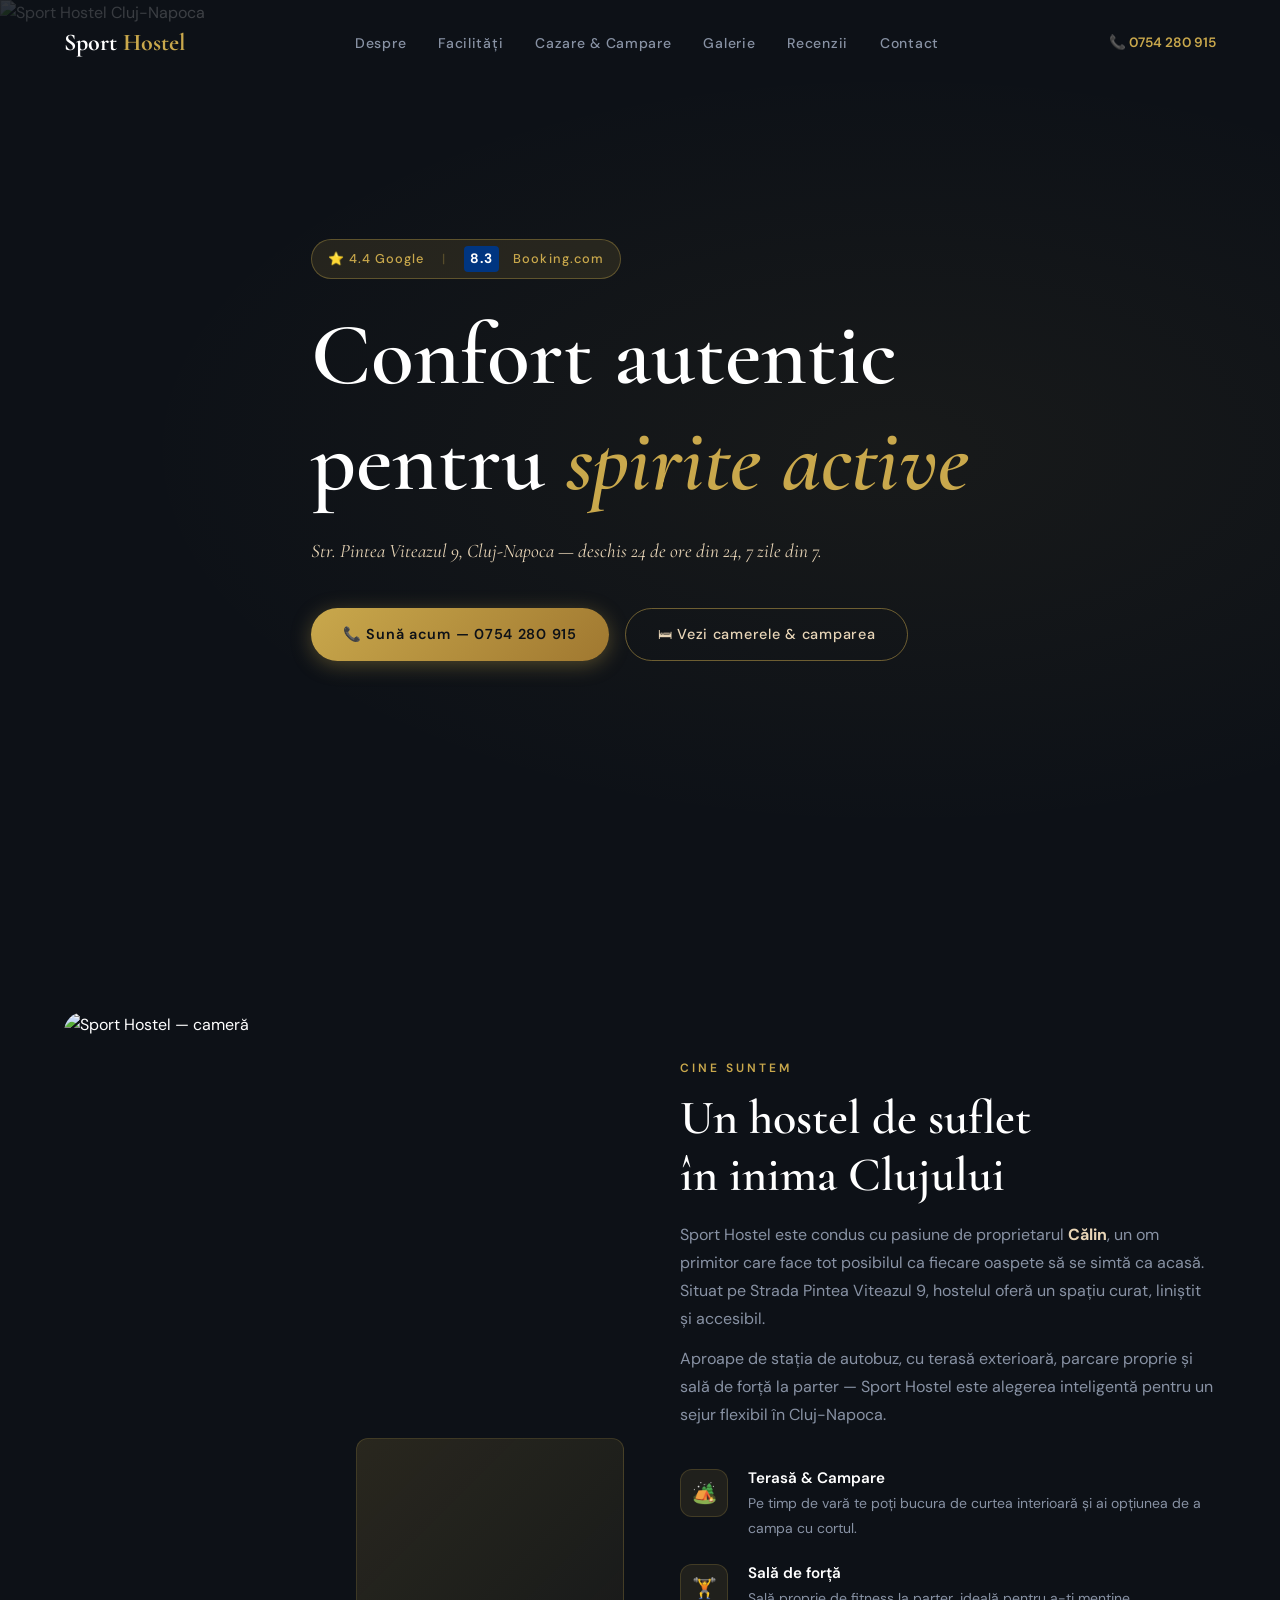
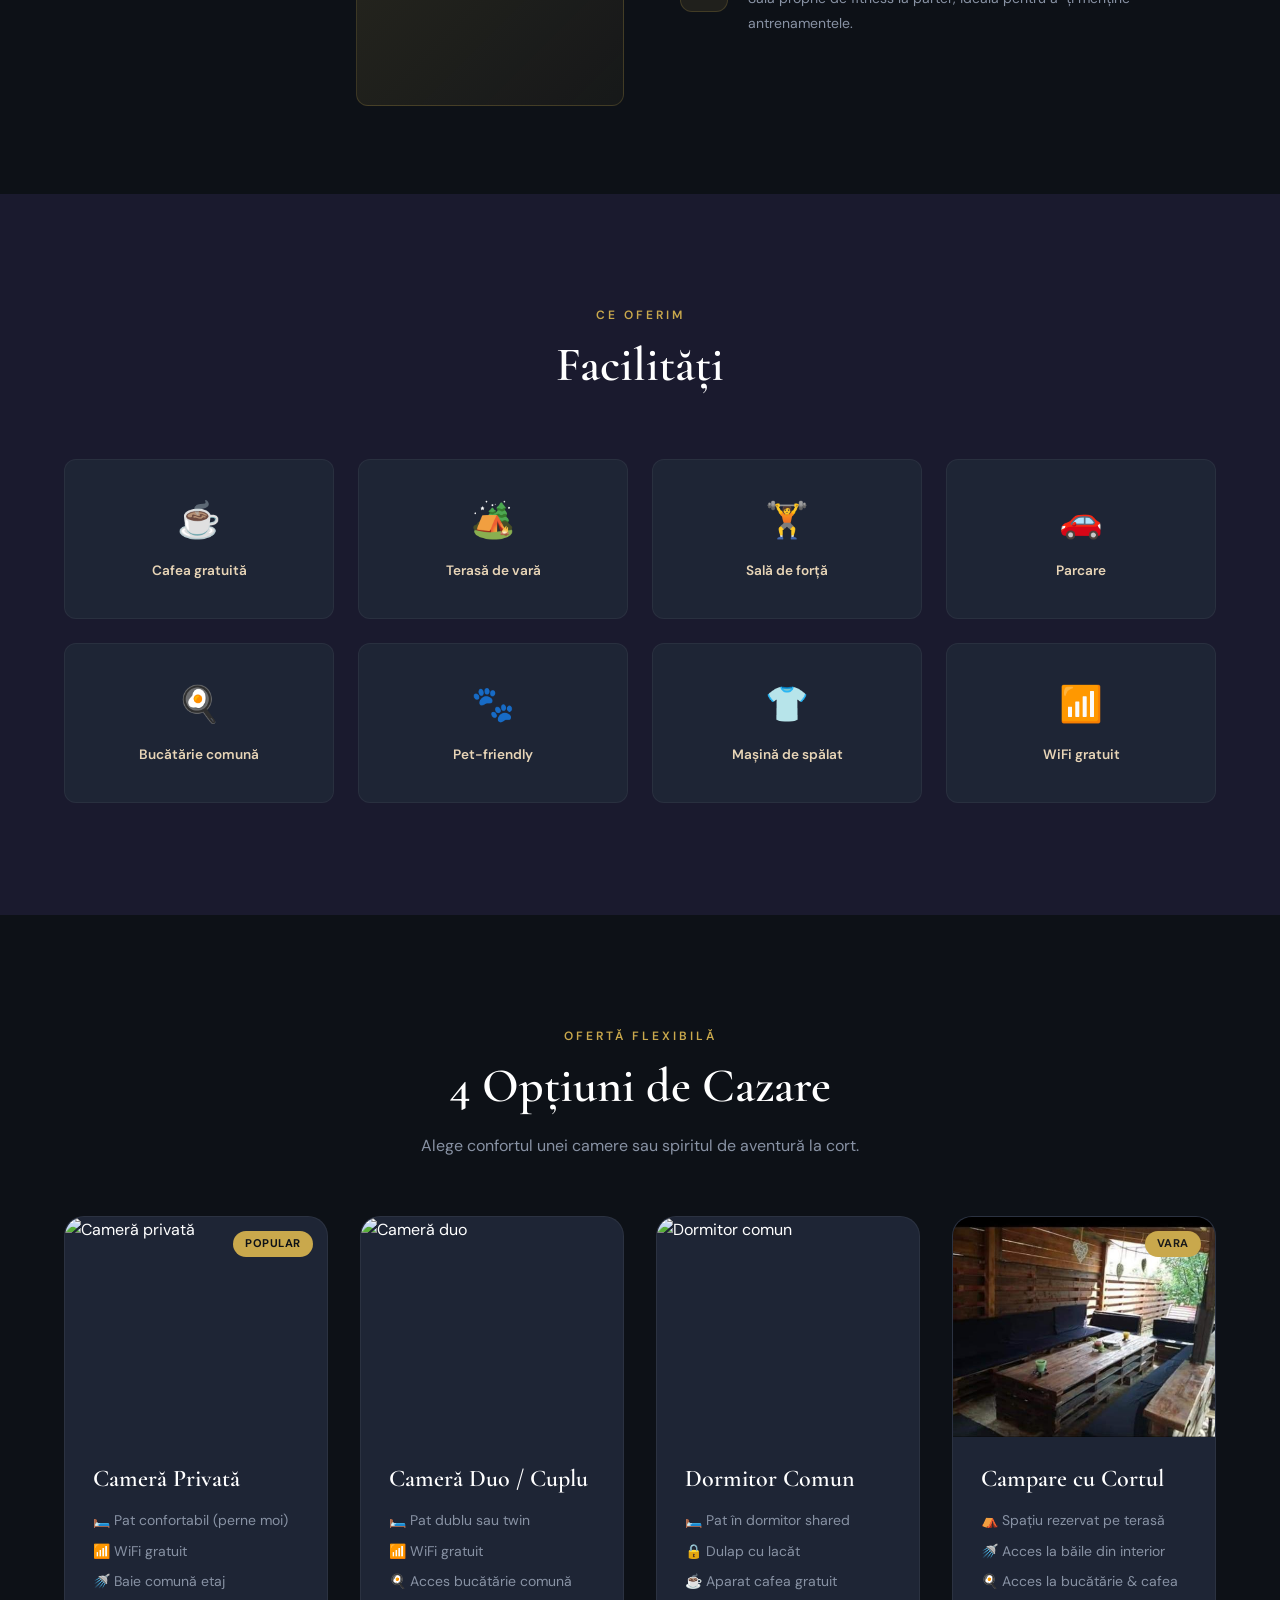
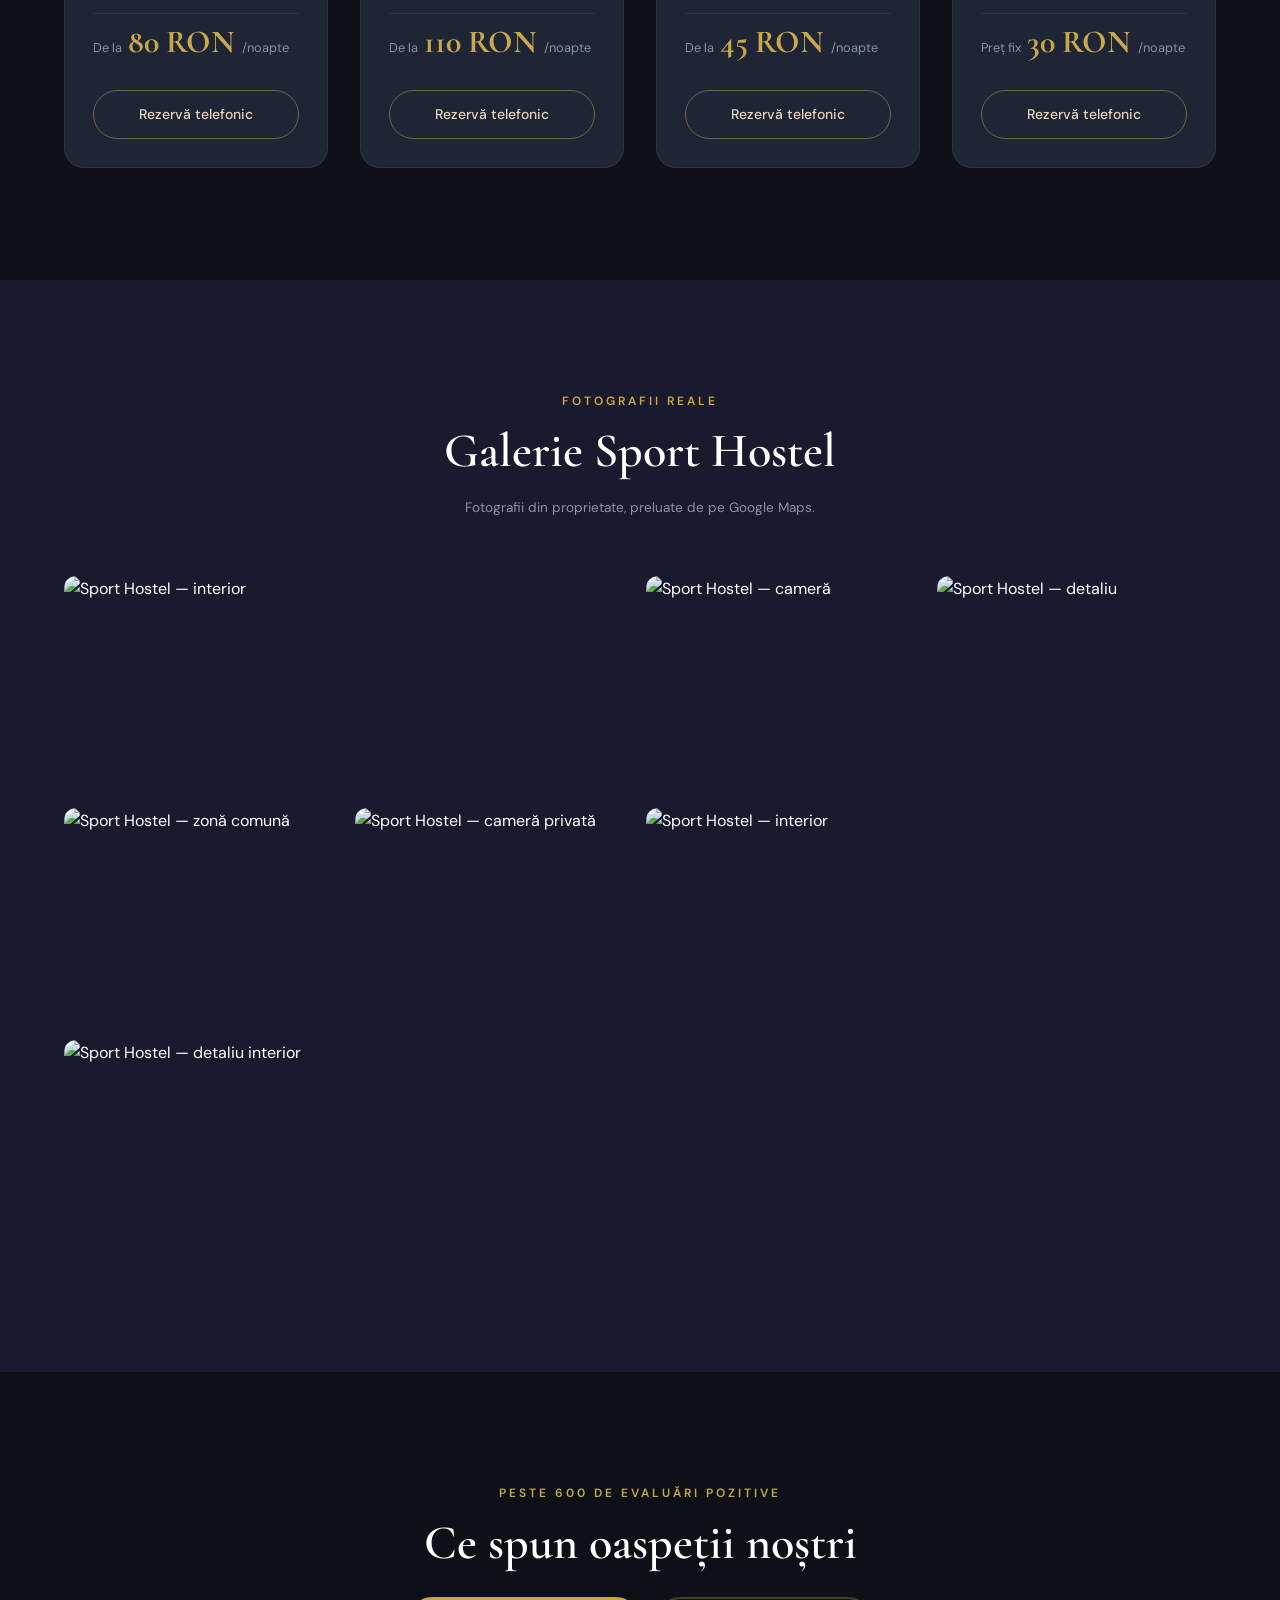
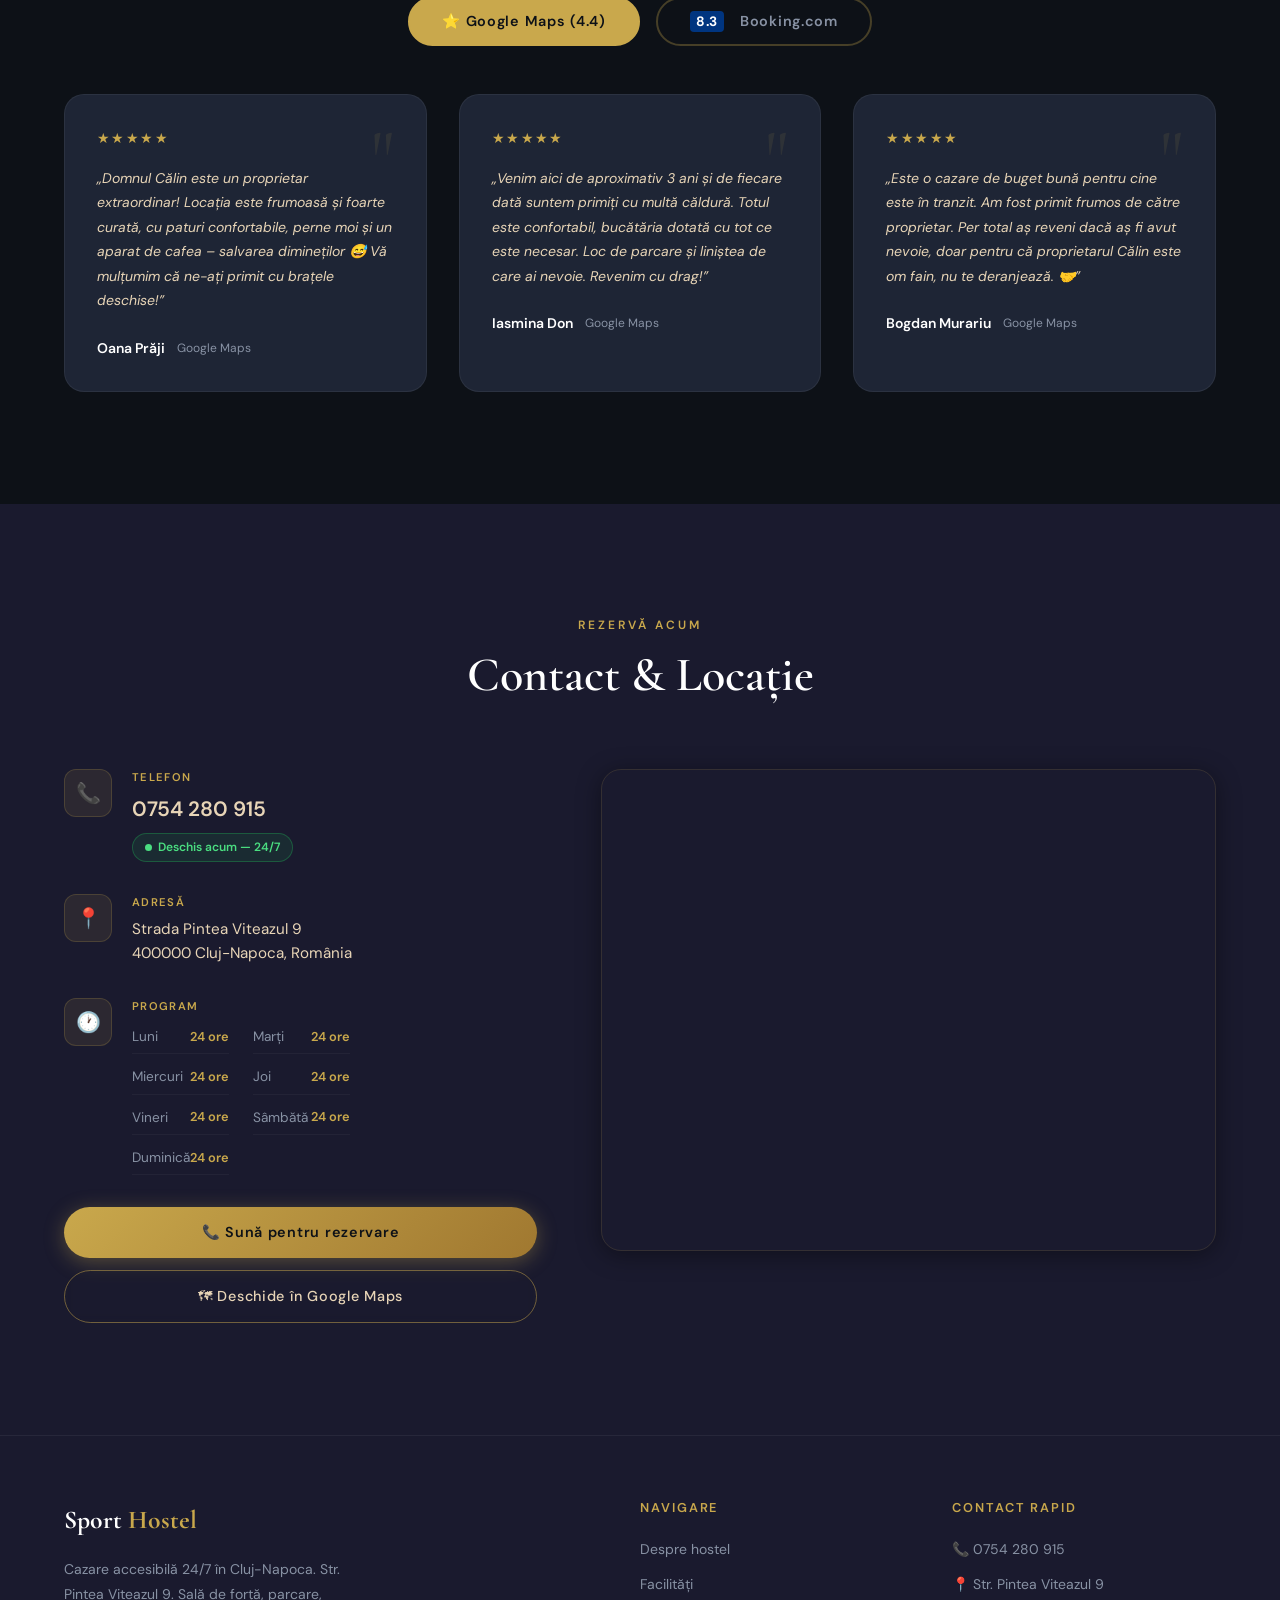
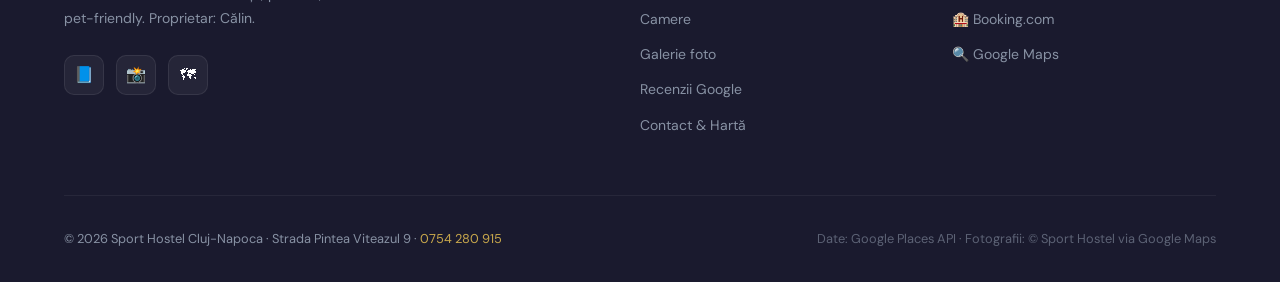
==== index.html @ 6bd1cf11 "Add files via upload" ====
<!DOCTYPE html>
<html lang="ro">
<head>
  <meta charset="UTF-8">
  <meta name="viewport" content="width=device-width, initial-scale=1.0">
  <title>Sport Hostel Cluj-Napoca — Cazare 24/7</title>
  <meta name="description" content="Sport Hostel Cluj-Napoca — cazare modernă 24/7 pe Strada Pintea Viteazul 9. Rating 4.4 pe Google și 8.3 pe Booking. Parcare, sală de forță, terasă, campare, animale acceptate.">
  <link rel="icon" type="image/svg+xml" href="data:image/svg+xml,<svg xmlns='http://www.w3.org/2000/svg' viewBox='0 0 100 100'><rect width='100' height='100' rx='12' fill='%230d1117'/><text y='.9em' font-size='80' x='10'>🏨</text></svg>">
  <link rel="preconnect" href="https://fonts.googleapis.com">
  <link rel="preconnect" href="https://fonts.gstatic.com" crossorigin>
  <link href="https://fonts.googleapis.com/css2?family=Cormorant+Garamond:ital,wght@0,400;0,600;0,700;1,400;1,600&family=DM+Sans:wght@300;400;500;600&display=swap" rel="stylesheet">
  <link rel="stylesheet" href="style.css">
</head>
<body>

  <nav id="navbar">
    <div class="container">
      <div class="nav-inner">
        <a href="#" class="nav-logo">Sport <span>Hostel</span></a>
        <ul class="nav-links">
          <li><a href="#despre">Despre</a></li>
          <li><a href="#facilitati">Facilități</a></li>
          <li><a href="#camere">Cazare & Campare</a></li>
          <li><a href="#galerie">Galerie</a></li>
          <li><a href="#recenzii">Recenzii</a></li>
          <li><a href="#contact">Contact</a></li>
        </ul>
        <a href="tel:+40754280915" class="nav-phone">📞 0754 280 915</a>
        <div class="hamburger" id="hamburgerBtn">
          <span></span><span></span><span></span>
        </div>
      </div>
    </div>
  </nav>

  <div class="nav-mobile" id="mobileMenu">
    <span class="nav-mobile-close" id="mobileClose">✕</span>
    <a href="#despre" class="mobile-link">Despre</a>
    <a href="#facilitati" class="mobile-link">Facilități</a>
    <a href="#camere" class="mobile-link">Cazare & Campare</a>
    <a href="#galerie" class="mobile-link">Galerie</a>
    <a href="#recenzii" class="mobile-link">Recenzii</a>
    <a href="#contact" class="mobile-link">Contact</a>
    <a href="tel:+40754280915" class="btn btn-phone" style="margin-top:1rem">📞 0754 280 915</a>
  </div>

  <section id="hero">
    <div class="hero-photo">
      <img
        src="https://maps.googleapis.com/maps/api/place/photo?maxwidth=1600&photo_reference=[base64]&key=AIzaSyBdcLjcLrqagQYqHEUuR2S2nOD1SYP1aL0"
        alt="Sport Hostel Cluj-Napoca"
        loading="eager"
      >
    </div>
    <div class="hero-overlay-dark"></div>
    <div class="hero-overlay-gold"></div>
    <div class="container">
      <div class="hero-content">
        <div class="hero-badge"> ⭐ 4.4 Google <span style="margin: 0 10px; color: rgba(201,168,76,0.3);">|</span> <span style="background-color: #003580; color: white; padding: 2px 6px; border-radius: 4px; font-weight: bold; font-size: 0.85rem; margin-right: 6px;">8.3</span> Booking.com</div>
        <h1 class="hero-title">
          Confort autentic<br>
          pentru <em>spirite active</em>
        </h1>
        <p class="hero-tagline">Str. Pintea Viteazul 9, Cluj-Napoca — deschis 24 de ore din 24, 7 zile din 7.</p>
        <div class="hero-buttons">
          <a href="tel:+40754280915" class="btn btn-primary">📞 Sună acum — 0754 280 915</a>
          <a href="#camere" class="btn btn-outline">🛏 Vezi camerele & camparea</a>
        </div>
      </div>
    </div>
  </section>

  <section id="despre">
    <div class="container">
      <div class="despre-inner">
        <div class="despre-image-wrap reveal">
          <div class="despre-img">
            <img src="https://maps.googleapis.com/maps/api/place/photo?maxwidth=800&photo_reference=[base64]&key=AIzaSyBdcLjcLrqagQYqHEUuR2S2nOD1SYP1aL0" alt="Sport Hostel — cameră">
          </div>
          <div class="despre-img-accent"></div>
        </div>
        <div class="reveal" style="transition-delay:0.15s">
          <span class="section-label">Cine suntem</span>
          <h2 class="section-title">Un hostel de suflet<br>în inima Clujului</h2>
          <p>Sport Hostel este condus cu pasiune de proprietarul <strong style="color:var(--text-secondary)">Călin</strong>, un om primitor care face tot posibilul ca fiecare oaspete să se simtă ca acasă. Situat pe Strada Pintea Viteazul 9, hostelul oferă un spațiu curat, liniștit și accesibil.</p>
          <p style="margin-top:0.75rem">Aproape de stația de autobuz, cu terasă exterioară, parcare proprie și sală de forță la parter — Sport Hostel este alegerea inteligentă pentru un sejur flexibil în Cluj-Napoca.</p>
          <div class="despre-highlights">
            <div class="highlight-item">
              <div class="highlight-icon">🏕️</div>
              <div class="highlight-text">
                <h4>Terasă & Campare</h4>
                <p>Pe timp de vară te poți bucura de curtea interioară și ai opțiunea de a campa cu cortul.</p>
              </div>
            </div>
            <div class="highlight-item">
              <div class="highlight-icon">🏋️</div>
              <div class="highlight-text">
                <h4>Sală de forță</h4>
                <p>Sală proprie de fitness la parter, ideală pentru a-ți menține antrenamentele.</p>
              </div>
            </div>
          </div>
        </div>
      </div>
    </div>
  </section>

  <section id="facilitati">
    <div class="container">
      <div class="facilitati-header reveal">
        <span class="section-label">Ce oferim</span>
        <h2 class="section-title">Facilități</h2>
      </div>
      <div class="facilitati-grid">
        <div class="facilitate-item reveal"><span class="facilitate-icon">☕</span><div class="facilitate-name">Cafea gratuită</div></div>
        <div class="facilitate-item reveal"><span class="facilitate-icon">🏕️</span><div class="facilitate-name">Terasă de vară</div></div>
        <div class="facilitate-item reveal"><span class="facilitate-icon">🏋️</span><div class="facilitate-name">Sală de forță</div></div>
        <div class="facilitate-item reveal"><span class="facilitate-icon">🚗</span><div class="facilitate-name">Parcare</div></div>
        <div class="facilitate-item reveal"><span class="facilitate-icon">🍳</span><div class="facilitate-name">Bucătărie comună</div></div>
        <div class="facilitate-item reveal"><span class="facilitate-icon">🐾</span><div class="facilitate-name">Pet-friendly</div></div>
        <div class="facilitate-item reveal"><span class="facilitate-icon">👕</span><div class="facilitate-name">Mașină de spălat</div></div>
        <div class="facilitate-item reveal"><span class="facilitate-icon">📶</span><div class="facilitate-name">WiFi gratuit</div></div>
      </div>
    </div>
  </section>

  <section id="camere">
    <div class="container">
      <div class="text-center reveal" style="margin-bottom:3.5rem">
        <span class="section-label">Ofertă flexibilă</span>
        <h2 class="section-title">4 Opțiuni de Cazare</h2>
        <p style="color:var(--text-muted); max-width:480px; margin: 0.5rem auto 0">Alege confortul unei camere sau spiritul de aventură la cort.</p>
      </div>

      <div class="rooms-grid">
        
        <div class="room-card reveal">
          <div class="room-image">
            <img src="https://maps.googleapis.com/maps/api/place/photo?maxwidth=600&photo_reference=[base64]&key=AIzaSyBdcLjcLrqagQYqHEUuR2S2nOD1SYP1aL0" alt="Cameră privată">
            <div class="room-badge">Popular</div>
          </div>
          <div class="room-info">
            <h3>Cameră Privată</h3>
            <ul class="room-features">
              <li>🛏️ Pat confortabil (perne moi)</li>
              <li>📶 WiFi gratuit</li>
              <li>🚿 Baie comună etaj</li>
            </ul>
            <div class="room-price"><span class="price-from">De la</span><span class="price-value">80 RON</span><span class="price-per">/noapte</span></div>
            <a href="tel:0754280915" class="btn-room">Rezervă telefonic</a>
          </div>
        </div>

        <div class="room-card reveal" style="transition-delay:0.1s">
          <div class="room-image">
            <img src="https://maps.googleapis.com/maps/api/place/photo?maxwidth=600&photo_reference=[base64]&key=AIzaSyBdcLjcLrqagQYqHEUuR2S2nOD1SYP1aL0" alt="Cameră duo">
          </div>
          <div class="room-info">
            <h3>Cameră Duo / Cuplu</h3>
            <ul class="room-features">
              <li>🛏️ Pat dublu sau twin</li>
              <li>📶 WiFi gratuit</li>
              <li>🍳 Acces bucătărie comună</li>
            </ul>
            <div class="room-price"><span class="price-from">De la</span><span class="price-value">110 RON</span><span class="price-per">/noapte</span></div>
            <a href="tel:0754280915" class="btn-room">Rezervă telefonic</a>
          </div>
        </div>

        <div class="room-card reveal" style="transition-delay:0.2s">
          <div class="room-image">
            <img src="https://maps.googleapis.com/maps/api/place/photo?maxwidth=600&photo_reference=[base64]&key=AIzaSyBdcLjcLrqagQYqHEUuR2S2nOD1SYP1aL0" alt="Dormitor comun">
          </div>
          <div class="room-info">
            <h3>Dormitor Comun</h3>
            <ul class="room-features">
              <li>🛏️ Pat în dormitor shared</li>
              <li>🔒 Dulap cu lacăt</li>
              <li>☕ Aparat cafea gratuit</li>
            </ul>
            <div class="room-price"><span class="price-from">De la</span><span class="price-value">45 RON</span><span class="price-per">/noapte</span></div>
            <a href="tel:0754280915" class="btn-room">Rezervă telefonic</a>
          </div>
        </div>

        <div class="room-card reveal" style="transition-delay:0.3s">
          <div class="room-image">
            <img src="terasa.jpg" alt="Campare la cort pe terasă" style="background-color: #2c3e50;">
            <div class="room-badge" style="background:var(--gold); color:#1a1a1a;">Vara</div>
          </div>
          <div class="room-info">
            <h3>Campare cu Cortul</h3>
            <ul class="room-features">
              <li>⛺ Spațiu rezervat pe terasă</li>
              <li>🚿 Acces la băile din interior</li>
              <li>🍳 Acces la bucătărie & cafea</li>
            </ul>
            <div class="room-price"><span class="price-from">Preț fix</span><span class="price-value">30 RON</span><span class="price-per">/noapte</span></div>
            <a href="tel:0754280915" class="btn-room">Rezervă telefonic</a>
          </div>
        </div>

      </div>
    </div>
  </section>
  <!-- ========== GALERIE ========== -->
  <section id="galerie">
    <div class="container">
      <div class="galerie-header reveal">
        <span class="section-label">Fotografii reale</span>
        <h2 class="section-title">Galerie Sport Hostel</h2>
        <p style="color:var(--text-muted); max-width:420px; margin: 0.5rem auto 0; font-size:0.85rem">Fotografii din proprietate, preluate de pe Google Maps.</p>
      </div>
      <div class="galerie-grid reveal" style="transition-delay:0.1s">

        <div class="galerie-cell gc-wide">
          <img src="https://maps.googleapis.com/maps/api/place/photo?maxwidth=1200&photo_reference=[base64]&key=AIzaSyBdcLjcLrqagQYqHEUuR2S2nOD1SYP1aL0" alt="Sport Hostel — interior">
          <div class="galerie-overlay"><span></span></div>
        </div>

        <div class="galerie-cell">
          <img src="https://maps.googleapis.com/maps/api/place/photo?maxwidth=600&photo_reference=[base64]&key=AIzaSyBdcLjcLrqagQYqHEUuR2S2nOD1SYP1aL0" alt="Sport Hostel — cameră">
          <div class="galerie-overlay"><span></span></div>
        </div>

        <div class="galerie-cell">
          <img src="https://maps.googleapis.com/maps/api/place/photo?maxwidth=600&photo_reference=[base64]&key=AIzaSyBdcLjcLrqagQYqHEUuR2S2nOD1SYP1aL0" alt="Sport Hostel — detaliu">
          <div class="galerie-overlay"></div>
        </div>

        <div class="galerie-cell">
          <img src="https://maps.googleapis.com/maps/api/place/photo?maxwidth=600&photo_reference=[base64]&key=AIzaSyBdcLjcLrqagQYqHEUuR2S2nOD1SYP1aL0" alt="Sport Hostel — zonă comună">
          <div class="galerie-overlay"><span></span></div>
        </div>

        <div class="galerie-cell">
          <img src="https://maps.googleapis.com/maps/api/place/photo?maxwidth=600&photo_reference=[base64]&key=AIzaSyBdcLjcLrqagQYqHEUuR2S2nOD1SYP1aL0" alt="Sport Hostel — cameră privată">
          <div class="galerie-overlay"><span></span></div>
        </div>

        <div class="galerie-cell gc-wide">
          <img src="https://maps.googleapis.com/maps/api/place/photo?maxwidth=1200&photo_reference=[base64]&key=AIzaSyBdcLjcLrqagQYqHEUuR2S2nOD1SYP1aL0" alt="Sport Hostel — interior">
          <div class="galerie-overlay"><span></span></div>
        </div>

        <div class="galerie-cell">
          <img src="https://maps.googleapis.com/maps/api/place/photo?maxwidth=600&photo_reference=[base64]&key=AIzaSyBdcLjcLrqagQYqHEUuR2S2nOD1SYP1aL0" alt="Sport Hostel — detaliu interior">
          <div class="galerie-overlay"><span></span></div>
        </div>

      </div>
    </div>
  </section>

  <section id="recenzii">
    <div class="container">
      <div class="recenzii-header reveal">
        <span class="section-label">Peste 600 de evaluări pozitive</span>
        <h2 class="section-title">Ce spun oaspeții noștri</h2>
      </div>

      <div class="reviews-tabs reveal">
        <button class="btn tab-btn active" data-target="google-reviews">⭐ Google Maps (4.4)</button>
        <button class="btn tab-btn" data-target="booking-reviews" style="display:inline-flex; align-items:center;">
  <span style="background-color: #003580; color: white; padding: 2px 6px; border-radius: 4px; font-weight: bold; margin-right: 8px; font-size: 0.85rem;">8.3</span> Booking.com
</button>
      </div>

      <div id="google-reviews" class="review-content active">
        <div class="recenzii-grid">
          <div class="recenzie-card">
            <div class="rec-stele">★★★★★</div>
            <p class="rec-text">„Domnul Călin este un proprietar extraordinar! Locația este frumoasă și foarte curată, cu paturi confortabile, perne moi și un aparat de cafea – salvarea dimineților 😅 Vă mulțumim că ne-ați primit cu brațele deschise!”</p>
            <div class="rec-autor">
              <div class="rec-name">Oana Prăji</div><div class="rec-data">Google Maps</div>
            </div>
          </div>
          <div class="recenzie-card">
            <div class="rec-stele">★★★★★</div>
            <p class="rec-text">„Venim aici de aproximativ 3 ani și de fiecare dată suntem primiți cu multă căldură. Totul este confortabil, bucătăria dotată cu tot ce este necesar. Loc de parcare și liniștea de care ai nevoie. Revenim cu drag!”</p>
            <div class="rec-autor">
              <div class="rec-name">Iasmina Don</div><div class="rec-data">Google Maps</div>
            </div>
          </div>
          <div class="recenzie-card">
            <div class="rec-stele">★★★★★</div>
            <p class="rec-text">„Este o cazare de buget bună pentru cine este în tranzit. Am fost primit frumos de către proprietar. Per total aș reveni dacă aș fi avut nevoie, doar pentru că proprietarul Călin este om fain, nu te deranjează. 🤝”</p>
            <div class="rec-autor">
              <div class="rec-name">Bogdan Murariu</div><div class="rec-data">Google Maps</div>
            </div>
          </div>
        </div>
      </div>

      <div id="booking-reviews" class="review-content">
        <div class="recenzii-grid">
          <div class="recenzie-card">
            <div class="rec-stele" style="color:#003580; font-weight:bold;"><div style="display: flex; align-items: center; gap: 8px; margin-bottom: 1rem;">
  <span style="background-color: #003580; color: white; padding: 4px 8px; border-radius: 6px; font-weight: bold; font-size: 1rem; line-height: 1;">10</span>
  <span style="color: #003580; font-weight: 700; font-size: 0.9rem;">Excepțional</span>
</div></div>
            <p class="rec-text">„Totul la superlativ! Gazda excelentă, camera curată ideală pentru șederea mea din păcate prea scurtă, iar compania câinelui proprietății a fost cea mai bună parte a serii! Recomand cu încredere!”</p>
            <div class="rec-autor">
              <div class="rec-name">Cristina</div><div class="rec-data">România</div>
            </div>
          </div>
          <div class="recenzie-card">
            <div class="rec-stele" style="color:#003580; font-weight:bold;"><div style="display: flex; align-items: center; gap: 8px; margin-bottom: 1rem;">
  <span style="background-color: #003580; color: white; padding: 4px 8px; border-radius: 6px; font-weight: bold; font-size: 1rem; line-height: 1;">9</span>
  <span style="color: #003580; font-weight: 700; font-size: 0.9rem;">Excepțional</span>
</div></div>
            <p class="rec-text">„Foarte curat și oameni super primitori. Revin mereu cu plăcere.”</p>
            <div class="rec-autor">
              <div class="rec-name">Cătălin</div><div class="rec-data">România</div>
            </div>
          </div>
          <div class="recenzie-card">
            <div class="rec-stele" style="color:#003580; font-weight:bold;"><div style="display: flex; align-items: center; gap: 8px; margin-bottom: 1rem;">
  <span style="background-color: #003580; color: white; padding: 4px 8px; border-radius: 6px; font-weight: bold; font-size: 1rem; line-height: 1;">10</span>
  <span style="color: #003580; font-weight: 700; font-size: 0.9rem;">Excepțional</span>
</div></div>
            <p class="rec-text">„Hostelul este super curat, sala de forță este impresionantă și are absolut tot ce și-ar dori cineva care vrea să se antreneze în timpul călătoriei. O experiență excelentă.”</p>
            <div class="rec-autor">
              <div class="rec-name">Alex</div><div class="rec-data">Booking.com</div>
            </div>
          </div>
        </div>
      </div>

    </div>
  </section>

    <section id="contact">
    <div class="container">
      <div class="text-center reveal" style="margin-bottom:4rem">
        <span class="section-label">Rezervă acum</span>
        <h2 class="section-title">Contact &amp; Locație</h2>
      </div>
      <div class="contact-inner">
        <div class="reveal">

          <div class="contact-item">
            <div class="contact-icon">📞</div>
            <div>
              <div class="contact-label">Telefon</div>
              <div class="contact-value" style="font-size:1.3rem; font-weight:600;">
                <a href="tel:+40754280915">0754 280 915</a>
              </div>
              <div class="open-badge">Deschis acum — 24/7</div>
            </div>
          </div>

          <div class="contact-item">
            <div class="contact-icon">📍</div>
            <div>
              <div class="contact-label">Adresă</div>
              <div class="contact-value">
                <a href="https://maps.google.com/?q=Strada+Pintea+Viteazul+9,+Cluj-Napoca" target="_blank">
                  Strada Pintea Viteazul 9<br>
                  400000 Cluj-Napoca, România
                </a>
              </div>
            </div>
          </div>

          <div class="contact-item">
            <div class="contact-icon">🕐</div>
            <div>
              <div class="contact-label">Program</div>
              <div class="contact-value">
                <div class="program-grid">
                  <div class="program-row"><span class="day">Luni</span><span class="ora">24 ore</span></div>
                  <div class="program-row"><span class="day">Marți</span><span class="ora">24 ore</span></div>
                  <div class="program-row"><span class="day">Miercuri</span><span class="ora">24 ore</span></div>
                  <div class="program-row"><span class="day">Joi</span><span class="ora">24 ore</span></div>
                  <div class="program-row"><span class="day">Vineri</span><span class="ora">24 ore</span></div>
                  <div class="program-row"><span class="day">Sâmbătă</span><span class="ora">24 ore</span></div>
                  <div class="program-row"><span class="day">Duminică</span><span class="ora">24 ore</span></div>
                </div>
              </div>
            </div>
          </div>

          <div style="margin-top:1.5rem">
            <a href="tel:+40754280915" class="btn btn-primary" style="width:100%; justify-content:center; margin-bottom:0.75rem">
              📞 Sună pentru rezervare
            </a>
            <a href="https://www.google.com/maps/place/Sport+Hostel/@46.7898337,23.6499431,17z/data=!4m9!3m8!1s0x47490b893f9ad5e3:0xfbb682d5dbf667b!5m2!4m1!1i2!8m2!3d46.7898337!4d23.6499431!16s%2Fg%2F11j0cll4nh?entry=ttu&g_ep=EgoyMDI2MDQwMS4wIKXMDSoASAFQAw%3D%3D" target="_blank" rel="noopener" class="btn btn-outline" style="width:100%; justify-content:center">
              🗺 Deschide în Google Maps
            </a>
          </div>
        </div>

        <div class="map-wrap reveal" style="transition-delay:0.15s">
          <iframe
            src="https://www.google.com/maps?q=46.7898337,23.6499431&z=17&output=embed"
            width="100%"
            height="480"
            style="border:0"
            allowfullscreen=""
            loading="lazy"
            referrerpolicy="no-referrer-when-downgrade"
            title="Sport Hostel — Strada Pintea Viteazul 9, Cluj-Napoca">
          </iframe>
        </div>
      </div>
    </div>
  </section>

  <!-- ========== FOOTER ========== -->
  <footer>
    <div class="container">
      <div class="footer-inner">
        <div class="footer-brand">
          <div class="footer-logo">Sport <span>Hostel</span></div>
          <p>Cazare accesibilă 24/7 în Cluj-Napoca. Str. Pintea Viteazul 9. Sală de forță, parcare, pet-friendly. Proprietar: Călin.</p>
          <div class="footer-social">
            <div class="social-btn" title="Facebook">📘</div>
            <div class="social-btn" title="Instagram">📸</div>
            <a href="https://www.google.com/maps/place/Sport+Hostel/@46.7898337,23.6499431,17z" target="_blank" class="social-btn" title="Google Maps">🗺</a>
          </div>
        </div>
        <div class="footer-col">
          <h4>Navigare</h4>
          <ul>
            <li><a href="#despre">Despre hostel</a></li>
            <li><a href="#facilitati">Facilități</a></li>
            <li><a href="#camere">Camere</a></li>
            <li><a href="#galerie">Galerie foto</a></li>
            <li><a href="#recenzii">Recenzii Google</a></li>
            <li><a href="#contact">Contact &amp; Hartă</a></li>
          </ul>
        </div>
        <div class="footer-col">
          <h4>Contact rapid</h4>
          <ul>
            <li><a href="tel:+40754280915">📞 0754 280 915</a></li>
            <li><a href="https://maps.google.com/?q=Strada+Pintea+Viteazul+9,+Cluj-Napoca" target="_blank">📍 Str. Pintea Viteazul 9</a></li>
            <li><a href="https://www.booking.com/search.html?ss=Sport%20Hostel%20Cluj-Napoca" target="_blank">🏨 Booking.com</a></li>
            <li><a href="https://www.google.com/maps/place/Sport+Hostel/@46.7898337,23.6499431,17z/data=!4m9!3m8!1s0x47490b893f9ad5e3:0xfbb682d5dbf667b!5m2!4m1!1i2!8m2!3d46.7898337!4d23.6499431!16s%2Fg%2F11j0cll4nh?entry=ttu&g_ep=EgoyMDI2MDQwMS4wIKXMDSoASAFQAw%3D%3D" target="_blank">🔍 Google Maps</a></li>
          </ul>
        </div>
      </div>
      <div class="footer-bottom">
        <p>© 2026 Sport Hostel Cluj-Napoca · Strada Pintea Viteazul 9 · <a href="tel:+40754280915" style="color:var(--gold)">0754 280 915</a></p>
        <p class="footer-attribution">Date: Google Places API · Fotografii: © Sport Hostel via Google Maps</p>
      </div>
    </div>
  </footer>


  <script src="script.js"></script>
</body>
</html>
---- style.css ----
/* ===================== CSS VARIABLES ===================== */
:root {
  --bg-primary:    #0d1117;
  --bg-secondary:  #1a1a2e;
  --bg-card:       #1e2535;
  --gold:          #c9a84c;
  --gold-light:    #e8c86a;
  --gold-dark:     #a07830;
  --text-primary:  #ffffff;
  --text-secondary:#e8d5b7;
  --text-muted:    #8892a4;
  --border:        rgba(201,168,76,0.2);
  --shadow-card:   0 4px 24px rgba(0,0,0,0.4);
  --shadow-hover:  0 16px 48px rgba(0,0,0,0.5);
  --radius:        12px;
  --radius-lg:     20px;
  --transition:    all 0.3s ease;
}

/* ===================== RESET ===================== */
*, *::before, *::after { box-sizing: border-box; margin: 0; padding: 0; }
html { scroll-behavior: smooth; font-size: 16px; }
body {
  font-family: 'DM Sans', sans-serif;
  background: var(--bg-primary);
  color: var(--text-primary);
  line-height: 1.6;
  overflow-x: hidden;
}
img { max-width: 100%; display: block; object-fit: cover; }
a { text-decoration: none; color: inherit; }
ul { list-style: none; }
button { cursor: pointer; border: none; background: none; font-family: inherit; }

/* ===================== TYPOGRAPHY ===================== */
h1, h2, h3, h4 { font-family: 'Cormorant Garamond', serif; line-height: 1.2; }
h1 { font-size: clamp(2.8rem, 7vw, 5.5rem); font-weight: 600; }
h2 { font-size: clamp(2rem, 4vw, 3rem); font-weight: 600; }
h3 { font-size: clamp(1.2rem, 2vw, 1.6rem); font-weight: 600; }
p  { font-size: 1rem; color: var(--text-muted); line-height: 1.75; }

.section-label {
  font-family: 'DM Sans', sans-serif;
  font-size: 0.75rem;
  font-weight: 600;
  letter-spacing: 0.25em;
  text-transform: uppercase;
  color: var(--gold);
  margin-bottom: 0.75rem;
  display: block;
}
.section-title { color: var(--text-primary); margin-bottom: 1rem; }

/* ===================== LAYOUT ===================== */
.container { max-width: 1200px; margin: 0 auto; padding: 0 1.5rem; }
.text-center { text-align: center; }

.reveal {
  opacity: 0;
  transform: translateY(30px);
  transition: opacity 0.7s ease, transform 0.7s ease;
}
.reveal.visible { opacity: 1; transform: translateY(0); }

/* ===================== BUTTONS ===================== */
.btn {
  display: inline-flex;
  align-items: center;
  gap: 0.5rem;
  padding: 0.875rem 2rem;
  border-radius: 50px;
  font-family: 'DM Sans', sans-serif;
  font-size: 0.9rem;
  font-weight: 500;
  letter-spacing: 0.05em;
  transition: var(--transition);
  position: relative;
  overflow: hidden;
}
.btn-primary {
  background: linear-gradient(135deg, var(--gold), var(--gold-dark));
  color: #0d1117;
  font-weight: 600;
  box-shadow: 0 4px 20px rgba(201,168,76,0.35);
}
.btn-primary::after {
  content: '';
  position: absolute;
  top: -50%; left: -75%;
  width: 50%; height: 200%;
  background: rgba(255,255,255,0.3);
  transform: skewX(-20deg);
  transition: left 0.6s ease;
}
.btn-primary:hover::after { left: 125%; }
.btn-primary:hover { transform: translateY(-2px); box-shadow: 0 8px 30px rgba(201,168,76,0.5); }
.btn-outline {
  border: 1.5px solid rgba(201,168,76,0.5);
  color: var(--text-secondary);
  backdrop-filter: blur(4px);
}
.btn-outline:hover {
  border-color: var(--gold);
  color: var(--gold);
  transform: translateY(-2px);
  background: rgba(201,168,76,0.08);
}
.btn-phone {
  background: rgba(201,168,76,0.12);
  border: 1.5px solid rgba(201,168,76,0.4);
  color: var(--gold);
  font-weight: 600;
}
.btn-phone:hover {
  background: rgba(201,168,76,0.25);
  transform: translateY(-2px);
}
.btn-booking {
  background: #003580;
  color: #ffffff;
  font-weight: 600;
  box-shadow: 0 4px 20px rgba(0,53,128,0.35);
}
.btn-booking:hover {
  background: #00204a;
  transform: translateY(-2px);
  box-shadow: 0 8px 32px rgba(0,53,128,0.45);
}

/* ===================== NAV ===================== */
#navbar {
  position: fixed;
  top: 0; left: 0; right: 0;
  z-index: 1000;
  padding: 1.5rem 0;
  transition: var(--transition);
}
#navbar.scrolled {
  background: rgba(13,17,23,0.96);
  backdrop-filter: blur(20px);
  padding: 1rem 0;
  box-shadow: 0 2px 24px rgba(0,0,0,0.4);
}
.nav-inner {
  display: flex;
  align-items: center;
  justify-content: space-between;
  gap: 2rem;
}
.nav-logo {
  font-family: 'Cormorant Garamond', serif;
  font-size: 1.5rem;
  font-weight: 700;
  flex-shrink: 0;
}
.nav-logo span { color: var(--gold); }
.nav-links {
  display: flex;
  align-items: center;
  gap: 2rem;
  flex: 1;
  justify-content: center;
}
.nav-links a {
  font-size: 0.875rem;
  font-weight: 500;
  color: var(--text-muted);
  letter-spacing: 0.05em;
  transition: var(--transition);
  position: relative;
}
.nav-links a::after {
  content: '';
  position: absolute;
  bottom: -4px; left: 0;
  width: 0; height: 1px;
  background: var(--gold);
  transition: width 0.3s ease;
}
.nav-links a:hover { color: var(--text-primary); }
.nav-links a:hover::after { width: 100%; }
.nav-phone {
  flex-shrink: 0;
  font-size: 0.85rem;
  font-weight: 600;
  color: var(--gold);
  display: flex;
  align-items: center;
  gap: 0.4rem;
  transition: var(--transition);
}
.nav-phone:hover { opacity: 0.8; }
.hamburger {
  display: none;
  flex-direction: column;
  gap: 5px;
  padding: 8px;
  cursor: pointer;
}
.hamburger span {
  display: block;
  width: 24px; height: 2px;
  background: var(--text-primary);
  transition: var(--transition);
}

/* ===================== HERO ===================== */
#hero {
  min-height: 100vh;
  position: relative;
  display: flex;
  align-items: center;
  overflow: hidden;
}
.hero-photo {
  position: absolute;
  inset: 0;
}
.hero-photo img {
  width: 100%;
  height: 100%;
  object-fit: cover;
  object-position: center;
}
.hero-overlay-dark {
  position: absolute;
  inset: 0;
  background: linear-gradient(
    135deg,
    rgba(13,17,23,0.85) 0%,
    rgba(13,17,23,0.6) 50%,
    rgba(13,17,23,0.75) 100%
  );
}
.hero-overlay-gold {
  position: absolute;
  inset: 0;
  background: radial-gradient(ellipse at 70% 50%, rgba(201,168,76,0.06) 0%, transparent 60%);
}
.hero-content {
  position: relative;
  z-index: 2;
  padding: 10rem 0 6rem;
}
.hero-badge {
  display: inline-flex;
  align-items: center;
  gap: 0.5rem;
  background: rgba(201,168,76,0.12);
  border: 1px solid rgba(201,168,76,0.35);
  border-radius: 50px;
  padding: 0.4rem 1rem;
  font-size: 0.8rem;
  font-weight: 500;
  color: var(--gold);
  letter-spacing: 0.08em;
  margin-bottom: 1.5rem;
  animation: fadeSlideUp 0.8s ease both;
}
.hero-title {
  animation: fadeSlideUp 0.8s 0.1s ease both;
  margin-bottom: 1.25rem;
  max-width: 700px;
}
.hero-title em { font-style: italic; color: var(--gold); }
.hero-tagline {
  font-size: clamp(1rem, 2vw, 1.2rem);
  color: var(--text-secondary);
  max-width: 600px;
  animation: fadeSlideUp 0.8s 0.25s ease both;
  margin-bottom: 2.5rem;
  font-family: 'Cormorant Garamond', serif;
  font-style: italic;
}
.hero-buttons {
  display: flex;
  gap: 1rem;
  flex-wrap: wrap;
  animation: fadeSlideUp 0.8s 0.4s ease both;
  margin-bottom: 4rem;
}
.hero-stats {
  display: flex;
  gap: 3rem;
  animation: fadeSlideUp 0.8s 0.55s ease both;
}
.hero-stat-item { text-align: left; }
.hero-stat-value {
  font-family: 'Cormorant Garamond', serif;
  font-size: 2.2rem;
  font-weight: 700;
  color: var(--gold);
  line-height: 1;
}
.hero-stat-label {
  font-size: 0.8rem;
  color: var(--text-muted);
  letter-spacing: 0.05em;
  margin-top: 0.25rem;
}
.hero-scroll-indicator {
  position: absolute;
  bottom: 2.5rem;
  left: 50%;
  transform: translateX(-50%);
  display: flex;
  flex-direction: column;
  align-items: center;
  gap: 0.5rem;
  color: var(--text-muted);
  font-size: 0.75rem;
  letter-spacing: 0.15em;
  text-transform: uppercase;
  animation: fadeSlideUp 0.8s 0.9s ease both;
}
.scroll-line {
  width: 1px; height: 40px;
  background: linear-gradient(to bottom, var(--gold), transparent);
  animation: scrollLinePulse 1.5s ease-in-out infinite;
}
@keyframes scrollLinePulse {
  0%, 100% { opacity: 0.3; }
  50% { opacity: 1; }
}
@keyframes fadeSlideUp {
  from { opacity: 0; transform: translateY(30px); }
  to   { opacity: 1; transform: translateY(0); }
}

/* ===================== DESPRE ===================== */
#despre {
  padding: 7rem 0;
  background: var(--bg-primary);
}
.despre-inner {
  display: grid;
  grid-template-columns: 1fr 1fr;
  gap: 5rem;
  align-items: center;
}
.despre-image-wrap { position: relative; }
.despre-img {
  width: 100%;
  aspect-ratio: 4/5;
  border-radius: var(--radius-lg);
  overflow: hidden;
}
.despre-img img { width: 100%; height: 100%; object-fit: cover; }
.despre-img-accent {
  position: absolute;
  bottom: -1.5rem; right: -1.5rem;
  width: 50%; aspect-ratio: 1;
  border-radius: var(--radius);
  background: linear-gradient(135deg, rgba(201,168,76,0.15), rgba(201,168,76,0.05));
  border: 1px solid rgba(201,168,76,0.2);
  z-index: -1;
}
.despre-badge-float {
  position: absolute;
  top: 1.5rem; right: -1rem;
  background: var(--bg-card);
  border: 1px solid var(--border);
  border-radius: var(--radius);
  padding: 1rem 1.5rem;
  box-shadow: var(--shadow-card);
}
.despre-badge-float .val {
  font-family: 'Cormorant Garamond', serif;
  font-size: 2rem; font-weight: 700;
  color: var(--gold);
}
.despre-badge-float .lbl { font-size: 0.75rem; color: var(--text-muted); }

.despre-highlights {
  display: flex;
  flex-direction: column;
  gap: 1.5rem;
  margin-top: 2.5rem;
}
.highlight-item { display: flex; gap: 1.25rem; align-items: flex-start; }
.highlight-icon {
  width: 48px; height: 48px;
  border-radius: 12px;
  background: rgba(201,168,76,0.1);
  border: 1px solid rgba(201,168,76,0.2);
  display: flex; align-items: center; justify-content: center;
  font-size: 1.25rem;
  flex-shrink: 0;
  transition: var(--transition);
}
.highlight-item:hover .highlight-icon {
  background: rgba(201,168,76,0.2);
  transform: scale(1.05);
}
.highlight-text h4 {
  font-family: 'DM Sans', sans-serif;
  font-size: 0.95rem; font-weight: 600;
  color: var(--text-primary);
  margin-bottom: 0.25rem;
}
.highlight-text p { font-size: 0.875rem; margin: 0; }

/* ===================== FACILITATI ===================== */
#facilitati {
  padding: 7rem 0;
  background: var(--bg-secondary);
}
.facilitati-header { text-align: center; margin-bottom: 4rem; }
.facilitati-grid {
  display: grid;
  grid-template-columns: repeat(4, 1fr);
  gap: 1.5rem;
}
.facilitate-item {
  background: var(--bg-card);
  border: 1px solid rgba(255,255,255,0.05);
  border-radius: var(--radius);
  padding: 2rem 1.5rem;
  text-align: center;
  transition: var(--transition);
}
.facilitate-item:hover {
  border-color: rgba(201,168,76,0.3);
  background: rgba(201,168,76,0.04);
  transform: translateY(-4px);
}
.facilitate-item:hover .facilitate-icon { transform: scale(1.2); }
.facilitate-icon {
  font-size: 2.2rem;
  margin-bottom: 0.75rem;
  display: block;
  transition: var(--transition);
}
.facilitate-name {
  font-size: 0.85rem;
  font-weight: 600;
  color: var(--text-secondary);
  margin-bottom: 0.25rem;
}
.facilitate-desc { font-size: 0.75rem; color: var(--text-muted); }

/* ===================== CAMERE ===================== */
#camere {
  padding: 7rem 0;
  background: var(--bg-primary);
}
.rooms-grid {
  display: grid;
  grid-template-columns: repeat(3, 1fr);
  gap: 2rem;
  margin-bottom: 0;
}
.room-card {
  background: var(--bg-card);
  border-radius: var(--radius-lg);
  overflow: hidden;
  border: 1px solid rgba(255,255,255,0.06);
  transition: var(--transition);
}
.room-card:hover {
  transform: translateY(-8px);
  box-shadow: var(--shadow-hover);
  border-color: rgba(201,168,76,0.3);
}
.room-image {
  position: relative;
  overflow: hidden;
}
.room-image img {
  width: 100%;
  height: 220px;
  object-fit: cover;
  transition: transform 0.5s ease;
}
.room-card:hover .room-image img {
  transform: scale(1.05);
}
.room-badge {
  position: absolute;
  top: 14px; right: 14px;
  background: var(--gold);
  color: #0d1117;
  font-size: 0.7rem;
  font-weight: 700;
  padding: 4px 12px;
  border-radius: 50px;
  letter-spacing: 0.05em;
  text-transform: uppercase;
}
.room-info {
  padding: 1.75rem;
}
.room-info h3 {
  font-size: 1.5rem;
  color: var(--text-primary);
  margin-bottom: 1rem;
}
.room-features {
  display: flex;
  flex-direction: column;
  gap: 0.5rem;
  margin-bottom: 1.25rem;
}
.room-features li {
  font-size: 0.875rem;
  color: var(--text-muted);
}
.room-price {
  display: flex;
  align-items: baseline;
  gap: 0.4rem;
  margin-bottom: 1.25rem;
  padding: 0.75rem 0;
  border-top: 1px solid rgba(255,255,255,0.06);
}
.price-from {
  font-size: 0.8rem;
  color: var(--text-muted);
}
.price-value {
  font-family: 'Cormorant Garamond', serif;
  font-size: 2rem;
  font-weight: 700;
  color: var(--gold);
  line-height: 1;
}
.price-per {
  font-size: 0.8rem;
  color: var(--text-muted);
}
.btn-room {
  display: block;
  text-align: center;
  border: 1.5px solid rgba(201,168,76,0.5);
  color: var(--text-secondary);
  padding: 0.75rem;
  border-radius: 50px;
  font-size: 0.875rem;
  font-weight: 500;
  transition: var(--transition);
}
.btn-room:hover {
  border-color: var(--gold);
  color: var(--gold);
  background: rgba(201,168,76,0.08);
}

/* ===================== GALERIE ===================== */
#galerie {
  padding: 7rem 0;
  background: var(--bg-secondary);
}
.galerie-header { text-align: center; margin-bottom: 3.5rem; }
.galerie-grid {
  display: grid;
  grid-template-columns: repeat(4, 1fr);
  grid-auto-rows: 220px;
  gap: 0.75rem;
}
.galerie-cell {
  border-radius: var(--radius);
  overflow: hidden;
  position: relative;
  cursor: pointer;
  transition: var(--transition);
}
.galerie-cell img {
  width: 100%; height: 100%;
  object-fit: cover;
  transition: transform 0.5s ease;
}
.galerie-cell:hover img { transform: scale(1.06); }
.galerie-cell:hover .galerie-overlay { opacity: 1; }
.galerie-overlay {
  position: absolute; inset: 0;
  background: rgba(201,168,76,0.15);
  opacity: 0;
  transition: var(--transition);
  display: flex; align-items: center; justify-content: center;
}
.galerie-overlay span { font-size: 1.75rem; }
.gc-wide  { grid-column: span 2; }
.gc-tall  { grid-row: span 2; }

/* ===================== RECENZII ===================== */
#recenzii {
  padding: 7rem 0;
  background: var(--bg-primary);
}
.recenzii-header { text-align: center; margin-bottom: 1.5rem; }
.rating-summary {
  display: flex;
  align-items: center;
  justify-content: center;
  gap: 1.5rem;
  margin-bottom: 4rem;
  flex-wrap: wrap;
}
.rating-big { text-align: center; }
.rating-big-value {
  font-family: 'Cormorant Garamond', serif;
  font-size: 4rem; font-weight: 700;
  color: var(--gold); line-height: 1;
}
.rating-big-stars { font-size: 1.1rem; color: var(--gold); letter-spacing: 0.1em; margin-top: 0.3rem; }
.rating-big-count { font-size: 0.8rem; color: var(--text-muted); margin-top: 0.2rem; }
.rating-divider {
  width: 1px; height: 60px;
  background: rgba(255,255,255,0.1);
}
.rating-breakdown { display: flex; flex-direction: column; gap: 0.3rem; }
.rating-bar-row {
  display: flex;
  align-items: center;
  gap: 0.5rem;
  font-size: 0.75rem;
  color: var(--text-muted);
}
.rating-bar-row .star-num { width: 20px; text-align: right; }
.rating-bar-track {
  width: 100px; height: 6px;
  background: rgba(255,255,255,0.08);
  border-radius: 3px;
  overflow: hidden;
}
.rating-bar-fill {
  height: 100%;
  background: var(--gold);
  border-radius: 3px;
}
.recenzii-grid {
  display: grid;
  grid-template-columns: repeat(3, 1fr);
  gap: 2rem;
}
.recenzie-card {
  background: var(--bg-card);
  border: 1px solid rgba(255,255,255,0.06);
  border-radius: var(--radius-lg);
  padding: 2rem;
  transition: var(--transition);
  position: relative;
}
.recenzie-card::before {
  content: '"';
  position: absolute;
  top: 1.5rem; right: 2rem;
  font-family: 'Cormorant Garamond', serif;
  font-size: 5rem;
  color: rgba(201,168,76,0.1);
  line-height: 1;
}
.recenzie-card:hover {
  border-color: rgba(201,168,76,0.2);
  transform: translateY(-4px);
  box-shadow: var(--shadow-card);
}
.rec-stele { font-size: 0.9rem; color: var(--gold); letter-spacing: 0.1em; margin-bottom: 1rem; }
.rec-text {
  font-size: 0.875rem;
  color: var(--text-secondary);
  line-height: 1.75;
  margin-bottom: 1.5rem;
  font-style: italic;
}
.rec-autor { display: flex; align-items: center; gap: 0.75rem; }
.rec-avatar {
  width: 42px; height: 42px;
  border-radius: 50%;
  overflow: hidden;
  flex-shrink: 0;
  background: linear-gradient(135deg, var(--gold-dark), var(--gold));
}
.rec-avatar img { width: 100%; height: 100%; object-fit: cover; }
.rec-avatar-fallback {
  width: 100%; height: 100%;
  display: flex; align-items: center; justify-content: center;
  font-family: 'Cormorant Garamond', serif;
  font-size: 1.1rem; font-weight: 700;
  color: #0d1117;
}
.rec-name { font-size: 0.875rem; font-weight: 600; color: var(--text-primary); }
.rec-data { font-size: 0.75rem; color: var(--text-muted); }
.rec-google-badge {
  display: inline-flex;
  align-items: center;
  gap: 0.3rem;
  font-size: 0.65rem;
  color: var(--text-muted);
  margin-top: 0.15rem;
}

/* ===================== CONTACT ===================== */
#contact {
  padding: 7rem 0;
  background: var(--bg-secondary);
}
.contact-inner {
  display: grid;
  grid-template-columns: 1fr 1.3fr;
  gap: 4rem;
  align-items: start;
}
.contact-item {
  display: flex;
  gap: 1.25rem;
  align-items: flex-start;
  margin-bottom: 2rem;
}
.contact-icon {
  width: 48px; height: 48px;
  background: rgba(201,168,76,0.1);
  border: 1px solid rgba(201,168,76,0.2);
  border-radius: 12px;
  display: flex; align-items: center; justify-content: center;
  font-size: 1.25rem;
  flex-shrink: 0;
  transition: var(--transition);
}
.contact-item:hover .contact-icon {
  background: rgba(201,168,76,0.2);
  transform: scale(1.05);
}
.contact-label {
  font-size: 0.7rem; font-weight: 600;
  letter-spacing: 0.12em; text-transform: uppercase;
  color: var(--gold); margin-bottom: 0.3rem;
}
.contact-value { font-size: 0.95rem; color: var(--text-secondary); }
.contact-value a { transition: var(--transition); }
.contact-value a:hover { color: var(--gold); }
.program-grid {
  display: grid;
  grid-template-columns: 1fr 1fr;
  gap: 0.4rem 1.5rem;
}
.program-row {
  display: flex;
  justify-content: space-between;
  align-items: center;
  padding: 0.35rem 0;
  border-bottom: 1px solid rgba(255,255,255,0.04);
  font-size: 0.85rem;
}
.program-row .day { color: var(--text-muted); }
.program-row .ora {
  color: var(--gold);
  font-weight: 600;
  font-size: 0.8rem;
}
.open-badge {
  display: inline-flex;
  align-items: center;
  gap: 0.4rem;
  background: rgba(34,197,94,0.1);
  border: 1px solid rgba(34,197,94,0.3);
  border-radius: 50px;
  padding: 0.25rem 0.75rem;
  font-size: 0.75rem;
  font-weight: 600;
  color: #4ade80;
  margin-top: 0.5rem;
}
.open-badge::before {
  content: '';
  width: 7px; height: 7px;
  background: #4ade80;
  border-radius: 50%;
  animation: pulse-green 1.5s ease-in-out infinite;
}
@keyframes pulse-green {
  0%, 100% { opacity: 1; transform: scale(1); }
  50% { opacity: 0.5; transform: scale(1.3); }
}
.map-wrap {
  border-radius: var(--radius-lg);
  overflow: hidden;
  border: 1px solid rgba(201,168,76,0.15);
  box-shadow: var(--shadow-card);
}
.map-wrap iframe { display: block; }

/* ===================== FOOTER ===================== */
footer {
  background: var(--bg-secondary);
  padding: 4rem 0 2rem;
  border-top: 1px solid rgba(255,255,255,0.06);
}
.footer-inner {
  display: grid;
  grid-template-columns: 2fr 1fr 1fr;
  gap: 3rem;
  margin-bottom: 3rem;
}
.footer-logo {
  font-family: 'Cormorant Garamond', serif;
  font-size: 1.6rem; font-weight: 700;
  margin-bottom: 1rem;
}
.footer-logo span { color: var(--gold); }
.footer-brand p { font-size: 0.875rem; max-width: 280px; }
.footer-social { display: flex; gap: 0.75rem; margin-top: 1.5rem; }
.social-btn {
  width: 40px; height: 40px;
  border-radius: 10px;
  background: rgba(255,255,255,0.05);
  border: 1px solid rgba(255,255,255,0.08);
  display: flex; align-items: center; justify-content: center;
  font-size: 1rem;
  transition: var(--transition);
  cursor: pointer;
}
.social-btn:hover {
  background: rgba(201,168,76,0.15);
  border-color: rgba(201,168,76,0.3);
  transform: translateY(-2px);
}
.footer-col h4 {
  font-family: 'DM Sans', sans-serif;
  font-size: 0.8rem; font-weight: 600;
  letter-spacing: 0.15em; text-transform: uppercase;
  color: var(--gold); margin-bottom: 1.25rem;
}
.footer-col ul li { margin-bottom: 0.6rem; }
.footer-col ul a {
  font-size: 0.875rem; color: var(--text-muted);
  transition: var(--transition);
}
.footer-col ul a:hover { color: var(--text-primary); padding-left: 4px; }
.footer-bottom {
  padding-top: 2rem;
  border-top: 1px solid rgba(255,255,255,0.06);
  display: flex;
  justify-content: space-between;
  align-items: center;
}
.footer-bottom p { font-size: 0.8rem; margin: 0; color: var(--text-muted); }
.footer-attribution {
  font-size: 0.7rem;
  color: var(--text-muted);
  opacity: 0.6;
}

/* ===================== MOBILE MENU ===================== */
.nav-mobile {
  display: none;
  position: fixed; inset: 0;
  background: rgba(13,17,23,0.98);
  z-index: 999;
  flex-direction: column;
  align-items: center; justify-content: center;
  gap: 2.5rem;
}
.nav-mobile.open { display: flex; }
.nav-mobile a {
  font-family: 'Cormorant Garamond', serif;
  font-size: 2rem; font-weight: 600;
  color: var(--text-muted);
  transition: var(--transition);
}
.nav-mobile a:hover { color: var(--gold); }
.nav-mobile-close {
  position: absolute; top: 1.5rem; right: 1.5rem;
  font-size: 1.5rem; color: var(--text-muted);
  cursor: pointer; transition: var(--transition);
}
.nav-mobile-close:hover { color: var(--gold); }

/* ===================== RESPONSIVE ===================== */
@media (max-width: 1024px) {
  .facilitati-grid { grid-template-columns: repeat(2, 1fr); }
  .galerie-grid { grid-template-columns: repeat(3, 1fr); }
  .footer-inner { grid-template-columns: 1fr 1fr; }
  .rooms-grid { grid-template-columns: repeat(2, 1fr); }
}
@media (max-width: 768px) {
  .nav-links, .nav-phone { display: none; }
  .hamburger { display: flex; }
  .despre-inner { grid-template-columns: 1fr; gap: 3rem; }
  .recenzii-grid { grid-template-columns: 1fr; }
  .contact-inner { grid-template-columns: 1fr; }
  .footer-inner { grid-template-columns: 1fr; gap: 2rem; }
  .footer-bottom { flex-direction: column; gap: 1rem; text-align: center; }
  .hero-stats { gap: 1.5rem; }
  .hero-buttons { flex-direction: column; }
  .hero-buttons .btn { justify-content: center; }
  .galerie-grid { grid-template-columns: repeat(2, 1fr); }
  .gc-wide { grid-column: span 2; }
  .gc-tall { grid-row: auto; }
  .rooms-grid { grid-template-columns: 1fr; }
}
@media (max-width: 480px) {
  .facilitati-grid { grid-template-columns: repeat(2, 1fr); }
  h1 { font-size: 2.5rem; }
  .galerie-grid { grid-auto-rows: 160px; }
  .rating-divider { display: none; }
  .rating-breakdown { display: none; }
  .program-grid { grid-template-columns: 1fr; }
}
/* ===================== ADAUGĂRI PENTRU 4 CAMERE ȘI TAB-URI RECENZII ===================== */

/* 1. Ajustare grilă camere (4 pe desktop, 2 pe tabletă, 1 pe mobil) */
@media (min-width: 1025px) {
  .rooms-grid {
    grid-template-columns: repeat(4, 1fr) !important;
  }
}
@media (max-width: 1024px) {
  .rooms-grid {
    grid-template-columns: repeat(2, 1fr) !important;
  }
}
@media (max-width: 768px) {
  .rooms-grid {
    grid-template-columns: 1fr !important;
  }
}

/* 2. Stiluri pentru Tab-urile de la Recenzii */
.reviews-tabs {
  display: flex;
  justify-content: center;
  gap: 1rem;
  margin-bottom: 3rem;
  flex-wrap: wrap;
}

.tab-btn {
  background: transparent;
  border: 2px solid rgba(201,168,76,0.3);
  color: var(--text-muted);
  padding: 0.75rem 2rem;
  border-radius: 50px;
  font-weight: 600;
  transition: var(--transition);
  font-family: 'DM Sans', sans-serif;
  font-size: 0.9rem;
}

.tab-btn:hover {
  border-color: var(--gold);
  color: var(--gold);
}

.tab-btn.active {
  background: var(--gold);
  color: #0d1117;
  border-color: var(--gold);
}

.review-content {
  display: none;
  animation: fadeIn 0.5s ease;
}

.review-content.active {
  display: block;
}

@keyframes fadeIn {
  from { opacity: 0; transform: translateY(15px); }
  to { opacity: 1; transform: translateY(0); }
}
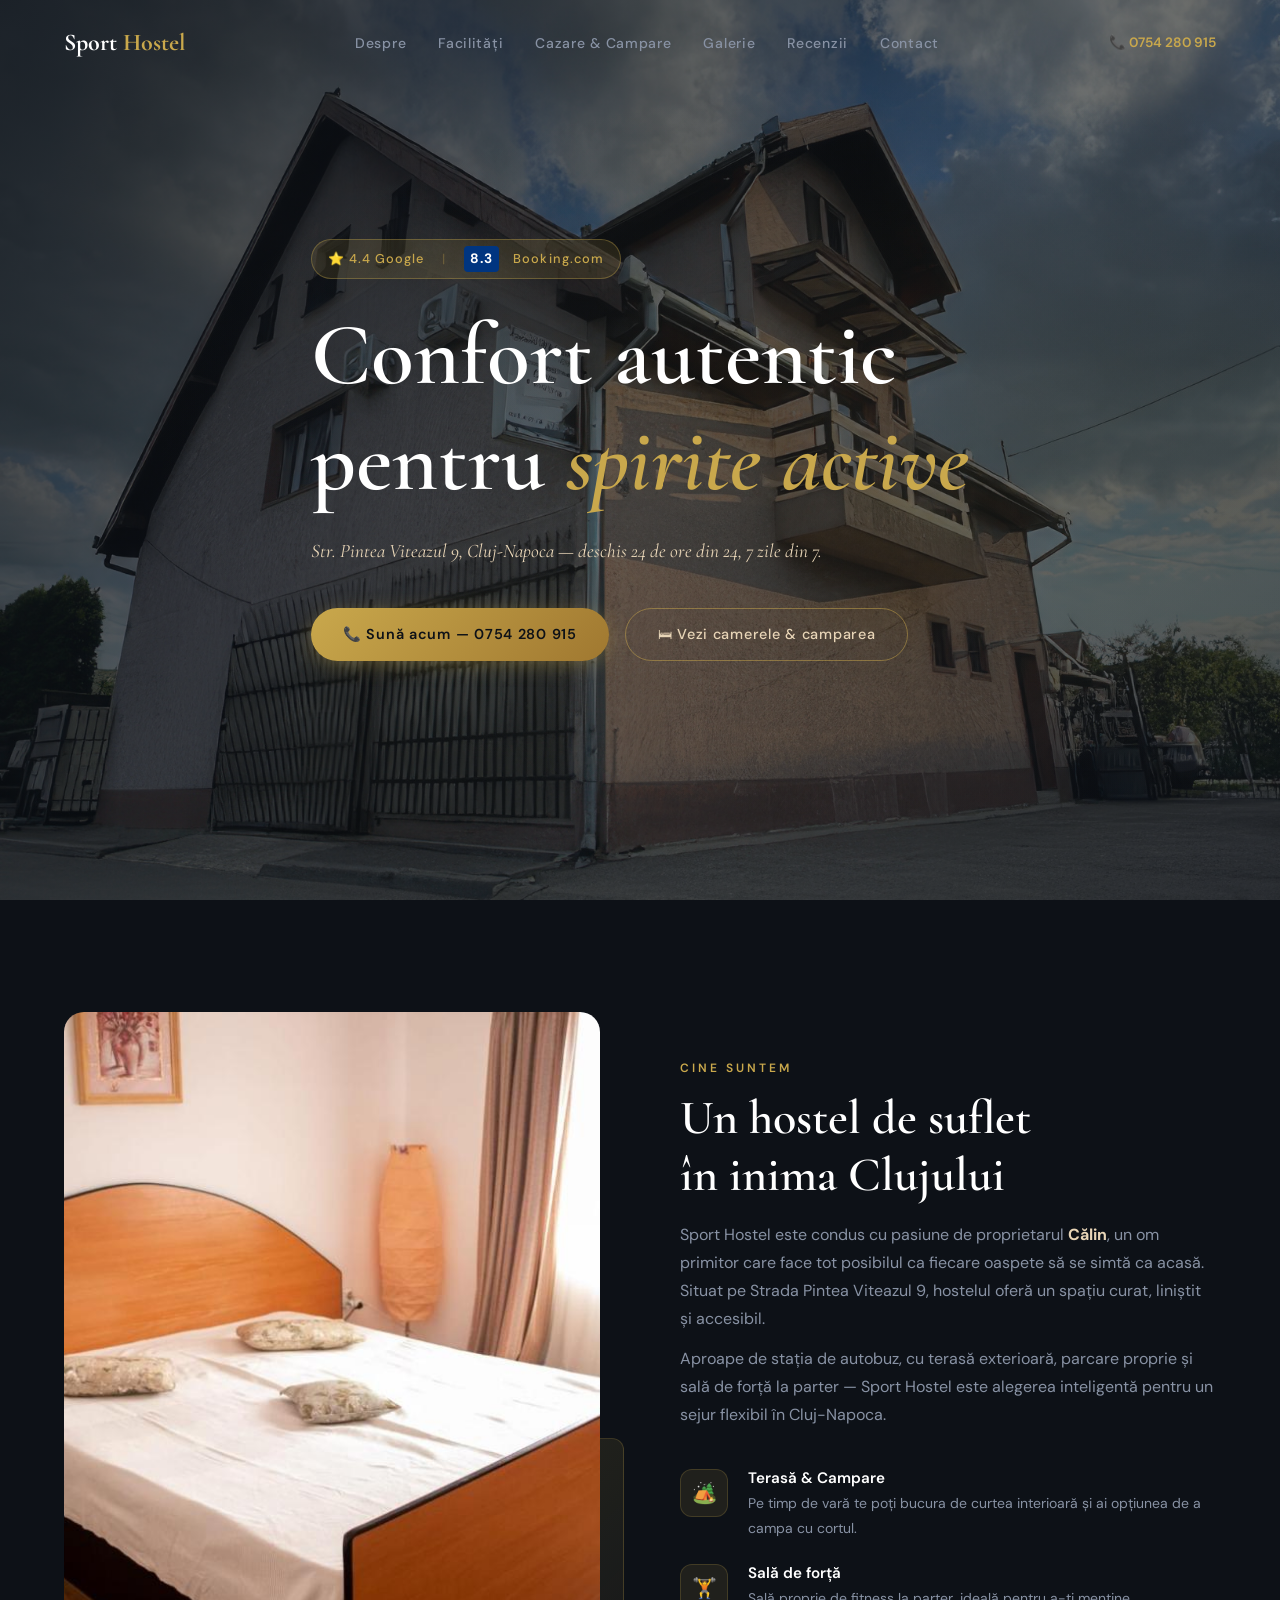
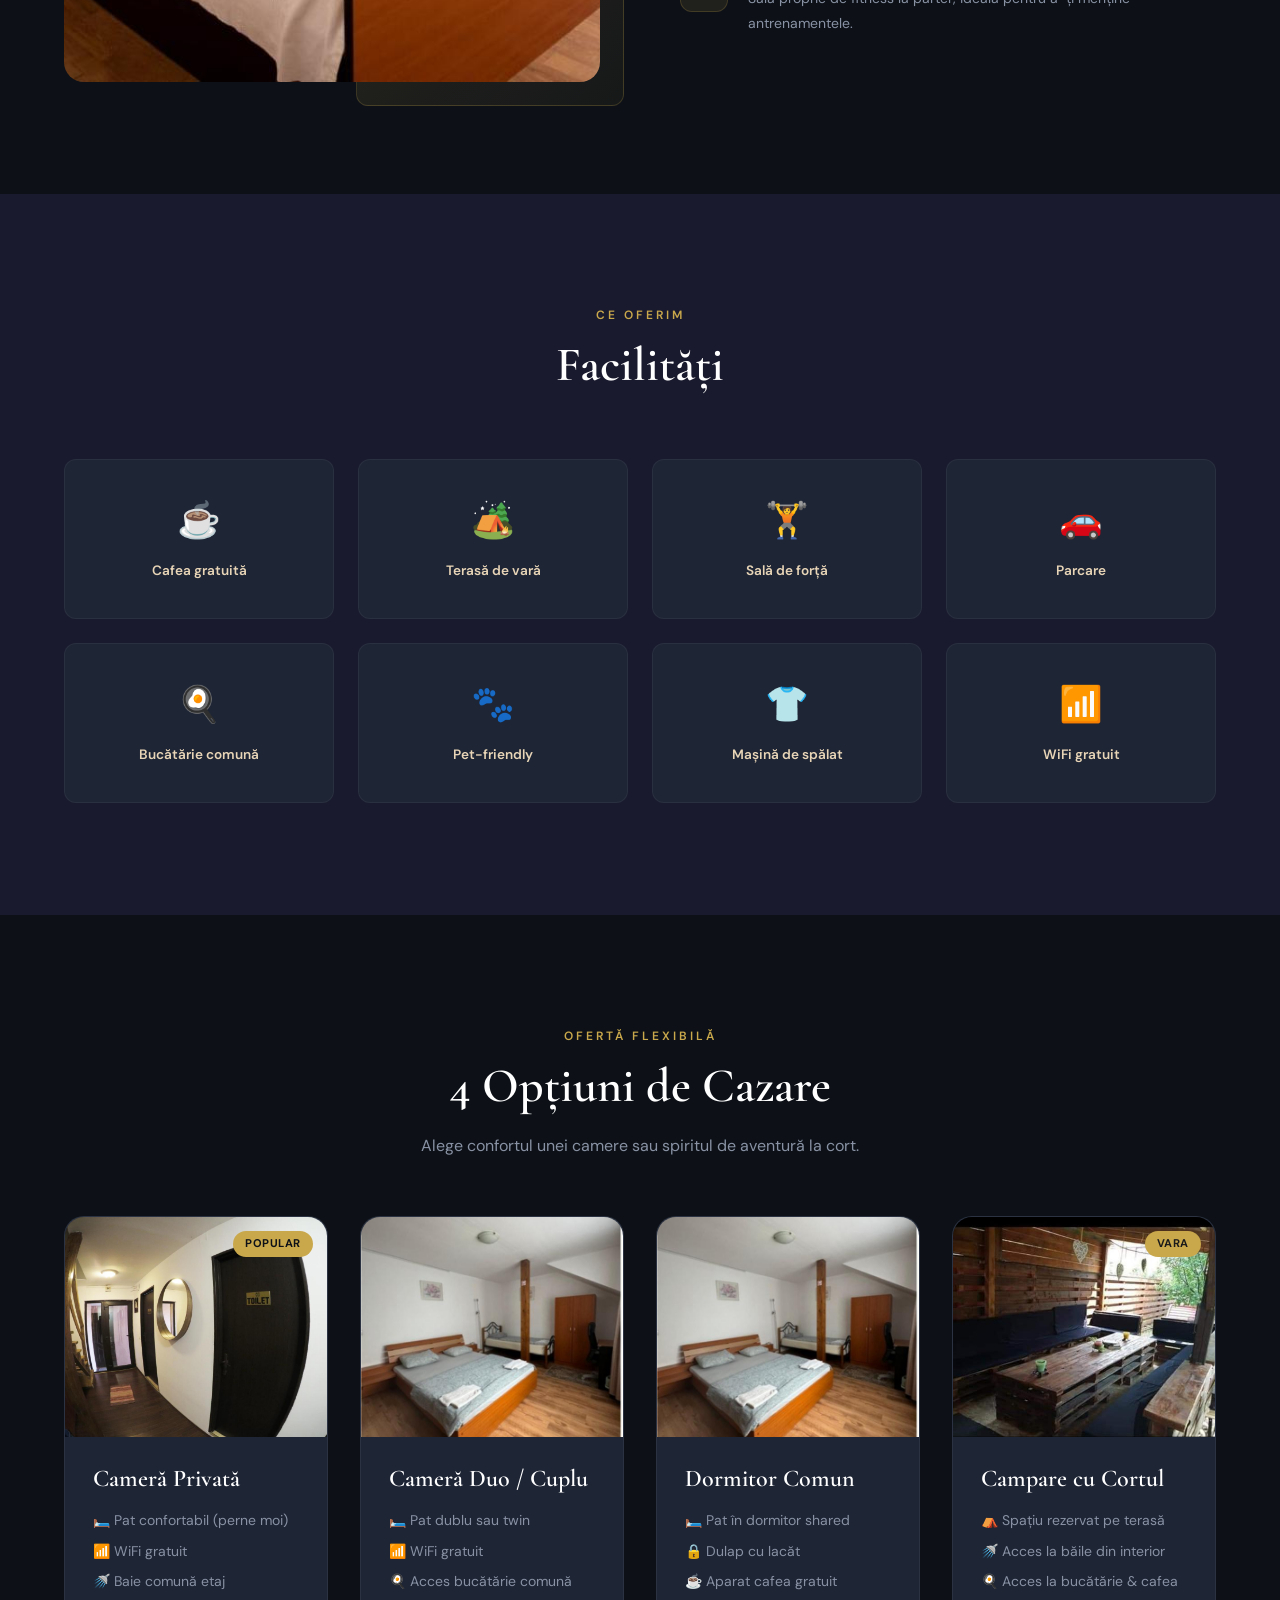
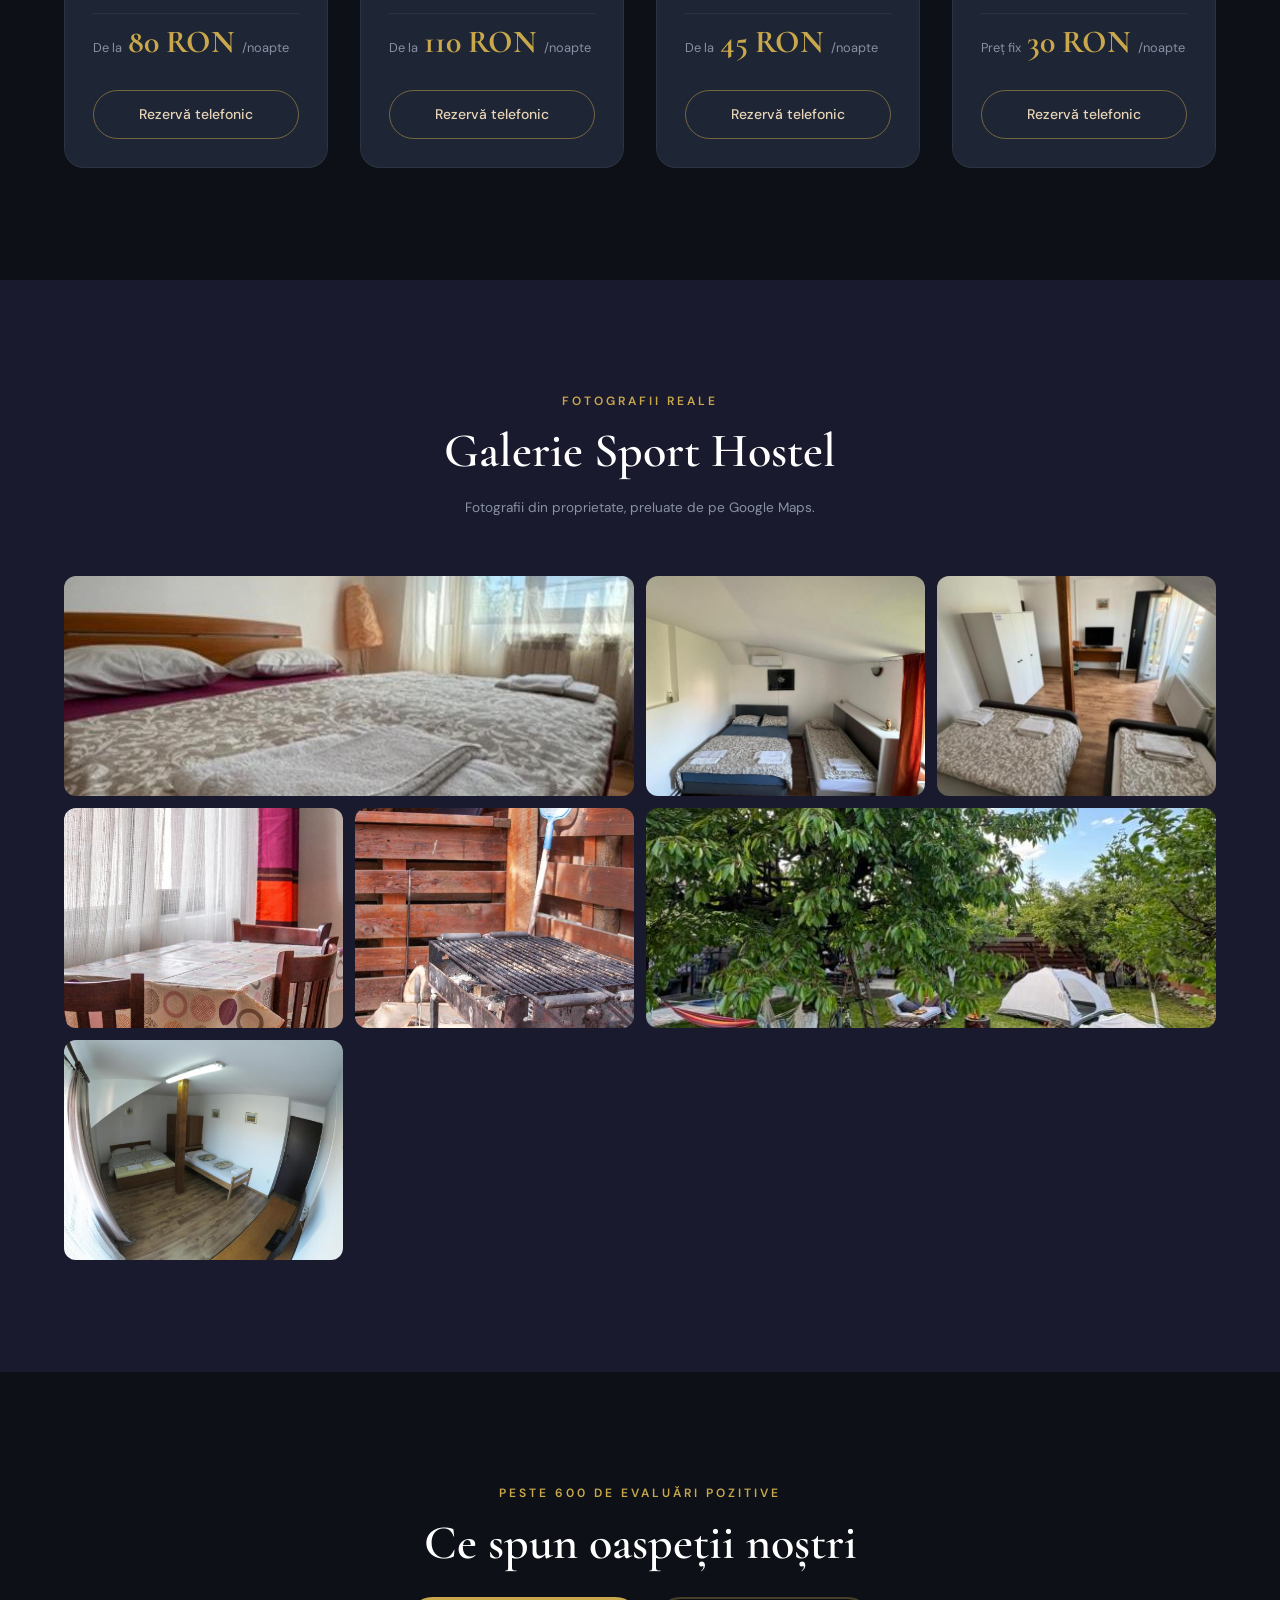
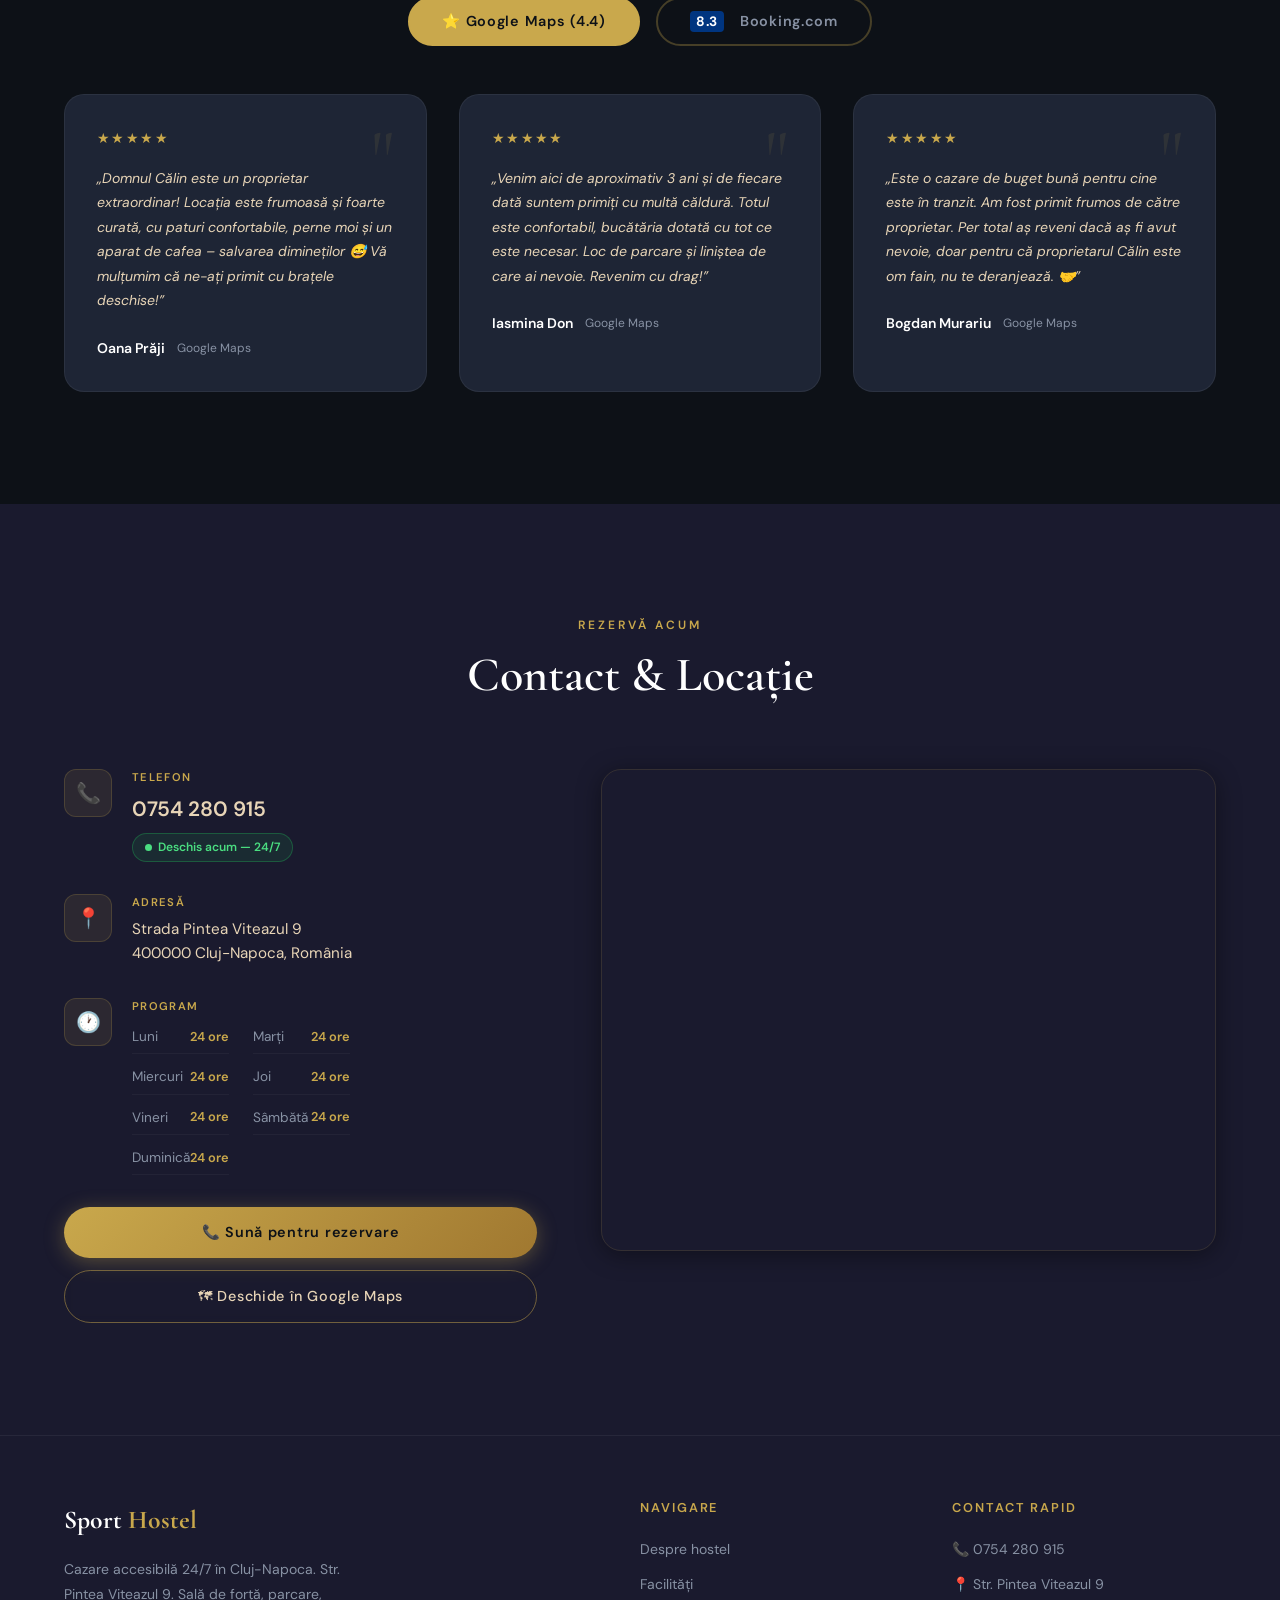
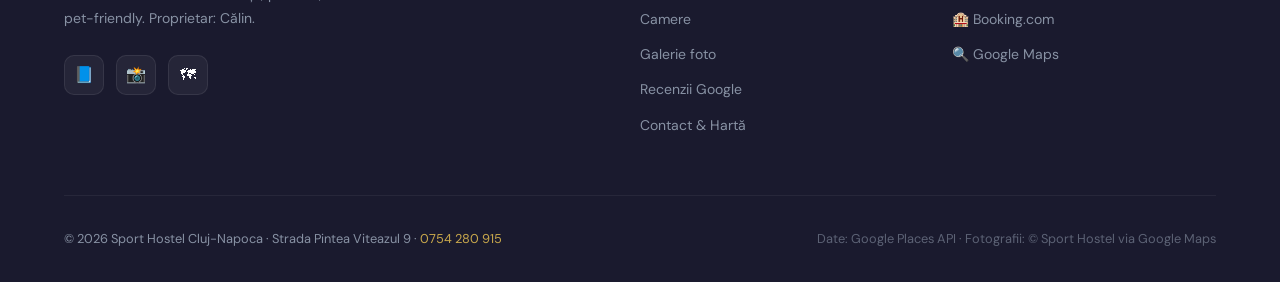
==== commit ea53e16f: "Add files via upload" ====
--- a/index.html
+++ b/index.html
@@ -47,7 +47,7 @@
   <section id="hero">
     <div class="hero-photo">
       <img
-        src="https://maps.googleapis.com/maps/api/place/photo?maxwidth=1600&photo_reference=[base64]&key=AIzaSyBdcLjcLrqagQYqHEUuR2S2nOD1SYP1aL0"
+        src="img1.jpg"
         alt="Sport Hostel Cluj-Napoca"
         loading="eager"
       >
@@ -75,7 +75,7 @@
       <div class="despre-inner">
         <div class="despre-image-wrap reveal">
           <div class="despre-img">
-            <img src="https://maps.googleapis.com/maps/api/place/photo?maxwidth=800&photo_reference=[base64]&key=AIzaSyBdcLjcLrqagQYqHEUuR2S2nOD1SYP1aL0" alt="Sport Hostel — cameră">
+            <img src="img2.jpg" alt="Sport Hostel — cameră">
           </div>
           <div class="despre-img-accent"></div>
         </div>
@@ -136,7 +136,7 @@
         
         <div class="room-card reveal">
           <div class="room-image">
-            <img src="https://maps.googleapis.com/maps/api/place/photo?maxwidth=600&photo_reference=[base64]&key=AIzaSyBdcLjcLrqagQYqHEUuR2S2nOD1SYP1aL0" alt="Cameră privată">
+            <img src="img3.jpg" alt="Cameră privată">
             <div class="room-badge">Popular</div>
           </div>
           <div class="room-info">
@@ -153,7 +153,7 @@
 
         <div class="room-card reveal" style="transition-delay:0.1s">
           <div class="room-image">
-            <img src="https://maps.googleapis.com/maps/api/place/photo?maxwidth=600&photo_reference=[base64]&key=AIzaSyBdcLjcLrqagQYqHEUuR2S2nOD1SYP1aL0" alt="Cameră duo">
+            <img src="img4.jpg" alt="Cameră duo">
           </div>
           <div class="room-info">
             <h3>Cameră Duo / Cuplu</h3>
@@ -169,7 +169,7 @@
 
         <div class="room-card reveal" style="transition-delay:0.2s">
           <div class="room-image">
-            <img src="https://maps.googleapis.com/maps/api/place/photo?maxwidth=600&photo_reference=[base64]&key=AIzaSyBdcLjcLrqagQYqHEUuR2S2nOD1SYP1aL0" alt="Dormitor comun">
+            <img src="img4.jpg" alt="Dormitor comun">
           </div>
           <div class="room-info">
             <h3>Dormitor Comun</h3>
@@ -214,37 +214,37 @@
       <div class="galerie-grid reveal" style="transition-delay:0.1s">
 
         <div class="galerie-cell gc-wide">
-          <img src="https://maps.googleapis.com/maps/api/place/photo?maxwidth=1200&photo_reference=[base64]&key=AIzaSyBdcLjcLrqagQYqHEUuR2S2nOD1SYP1aL0" alt="Sport Hostel — interior">
+          <img src="img5.jpg" alt="Sport Hostel — interior">
           <div class="galerie-overlay"><span></span></div>
         </div>
 
         <div class="galerie-cell">
-          <img src="https://maps.googleapis.com/maps/api/place/photo?maxwidth=600&photo_reference=[base64]&key=AIzaSyBdcLjcLrqagQYqHEUuR2S2nOD1SYP1aL0" alt="Sport Hostel — cameră">
+          <img src="img6.jpg" alt="Sport Hostel — cameră">
           <div class="galerie-overlay"><span></span></div>
         </div>
 
         <div class="galerie-cell">
-          <img src="https://maps.googleapis.com/maps/api/place/photo?maxwidth=600&photo_reference=[base64]&key=AIzaSyBdcLjcLrqagQYqHEUuR2S2nOD1SYP1aL0" alt="Sport Hostel — detaliu">
+          <img src="img7.jpg" alt="Sport Hostel — detaliu">
           <div class="galerie-overlay"></div>
         </div>
 
         <div class="galerie-cell">
-          <img src="https://maps.googleapis.com/maps/api/place/photo?maxwidth=600&photo_reference=[base64]&key=AIzaSyBdcLjcLrqagQYqHEUuR2S2nOD1SYP1aL0" alt="Sport Hostel — zonă comună">
+          <img src="img8.jpg" alt="Sport Hostel — zonă comună">
           <div class="galerie-overlay"><span></span></div>
         </div>
 
         <div class="galerie-cell">
-          <img src="https://maps.googleapis.com/maps/api/place/photo?maxwidth=600&photo_reference=[base64]&key=AIzaSyBdcLjcLrqagQYqHEUuR2S2nOD1SYP1aL0" alt="Sport Hostel — cameră privată">
+          <img src="img10.jpg" alt="Sport Hostel — cameră privată">
           <div class="galerie-overlay"><span></span></div>
         </div>
 
         <div class="galerie-cell gc-wide">
-          <img src="https://maps.googleapis.com/maps/api/place/photo?maxwidth=1200&photo_reference=[base64]&key=AIzaSyBdcLjcLrqagQYqHEUuR2S2nOD1SYP1aL0" alt="Sport Hostel — interior">
+          <img src="img11.jpg" alt="Sport Hostel — interior">
           <div class="galerie-overlay"><span></span></div>
         </div>
 
         <div class="galerie-cell">
-          <img src="https://maps.googleapis.com/maps/api/place/photo?maxwidth=600&photo_reference=[base64]&key=AIzaSyBdcLjcLrqagQYqHEUuR2S2nOD1SYP1aL0" alt="Sport Hostel — detaliu interior">
+          <img src="img12.jpg" alt="Sport Hostel — detaliu interior">
           <div class="galerie-overlay"><span></span></div>
         </div>
 
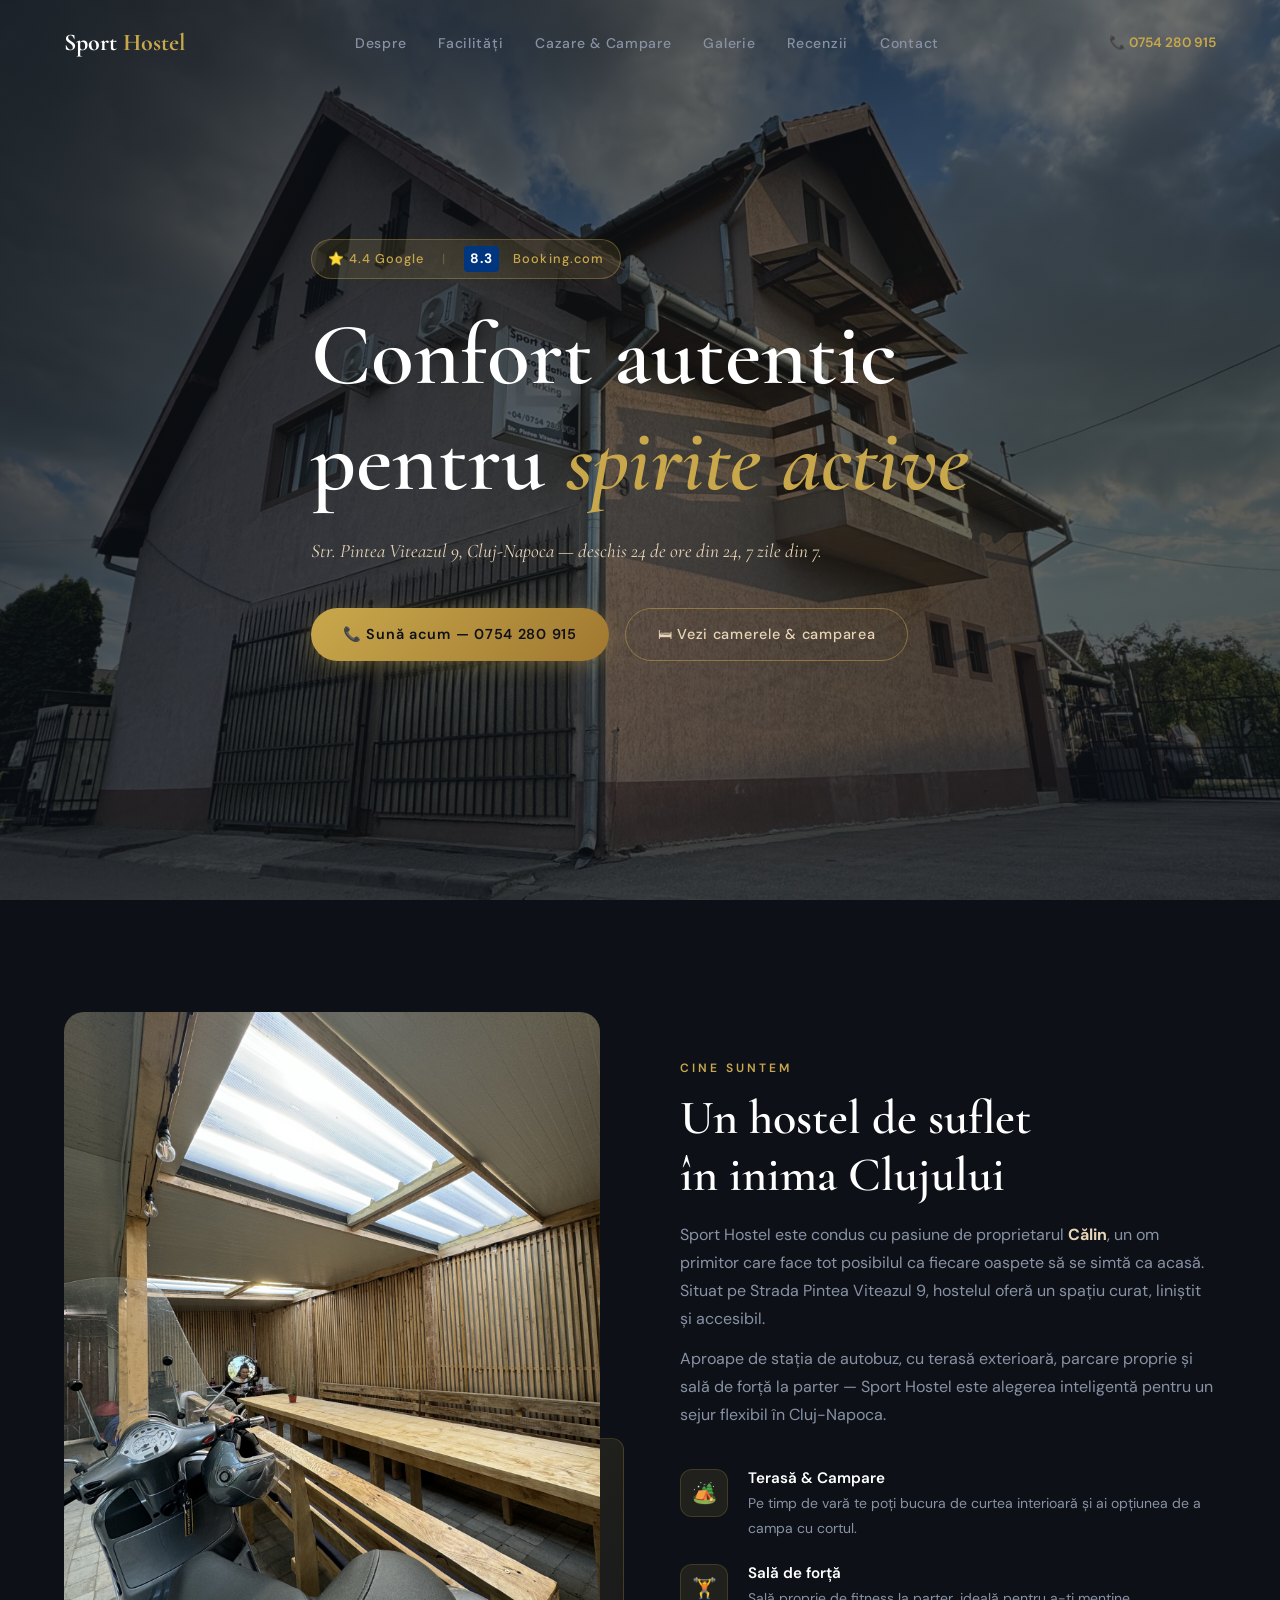
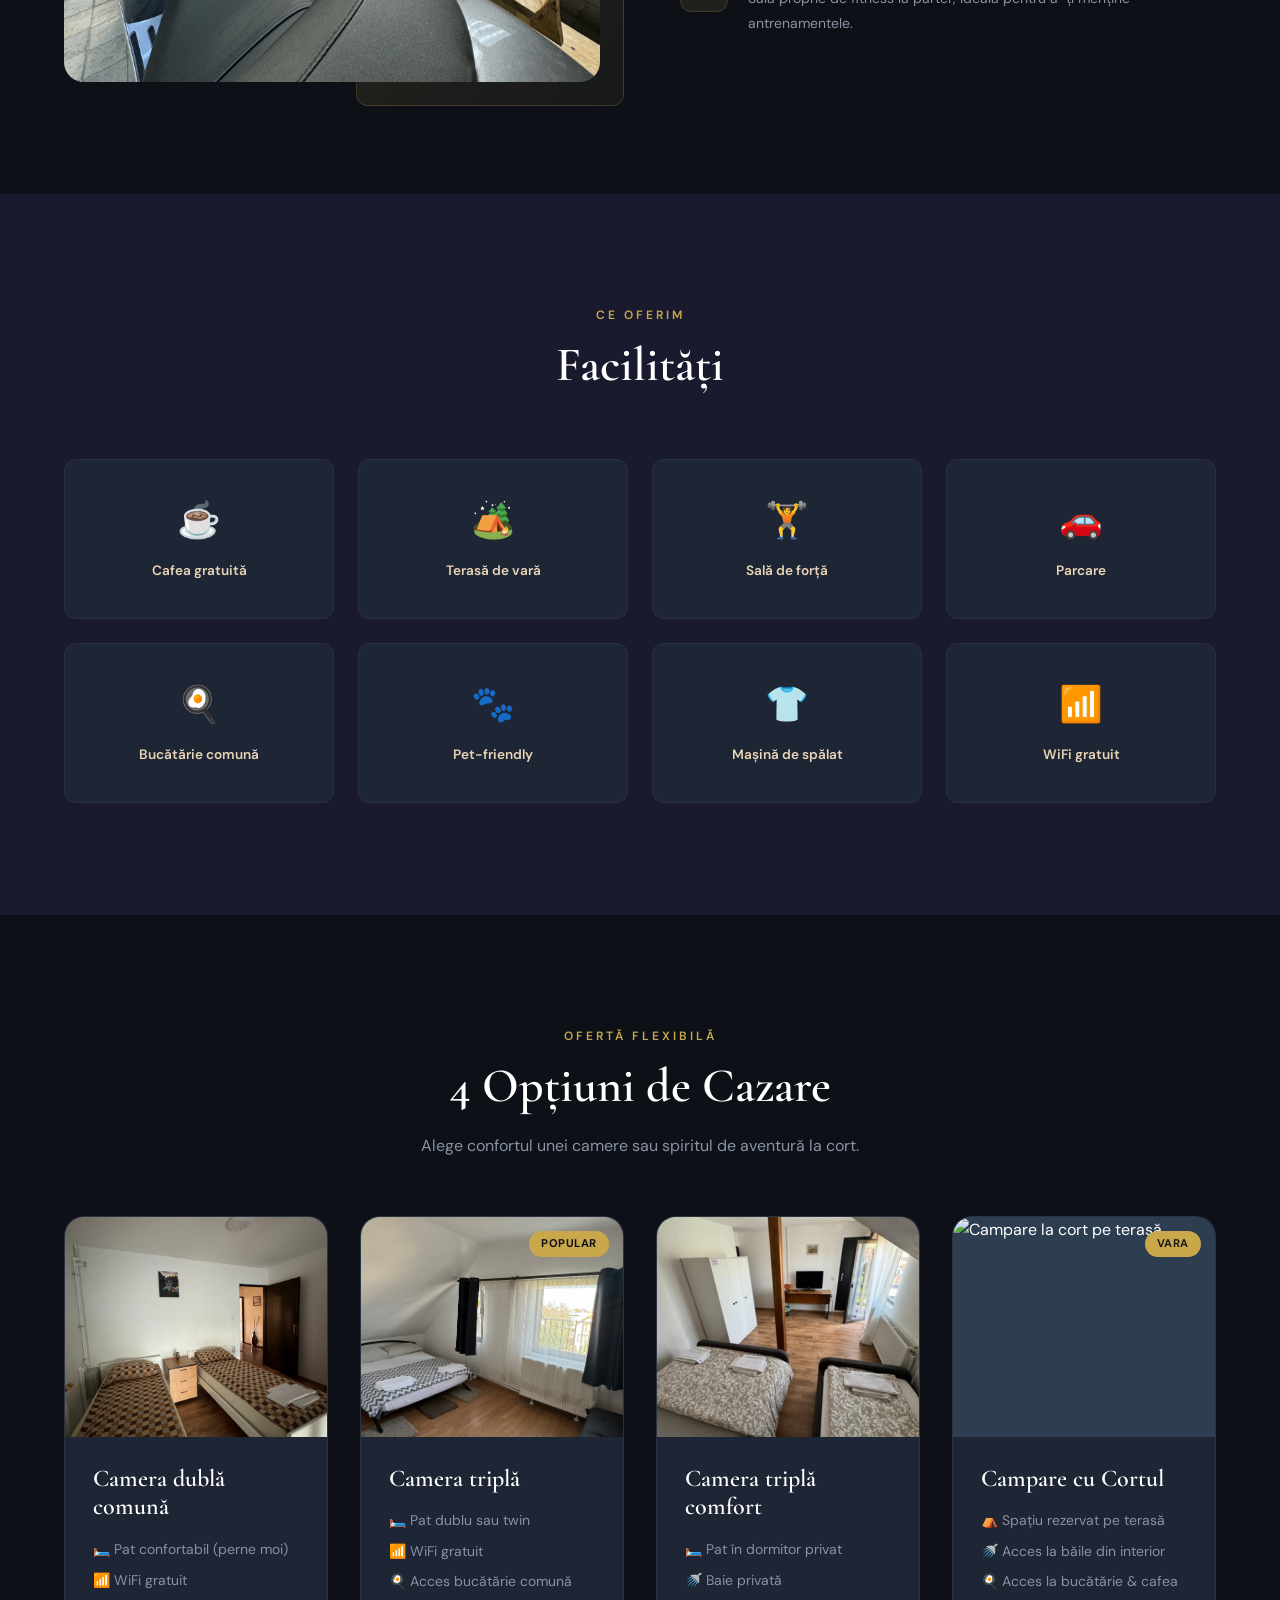
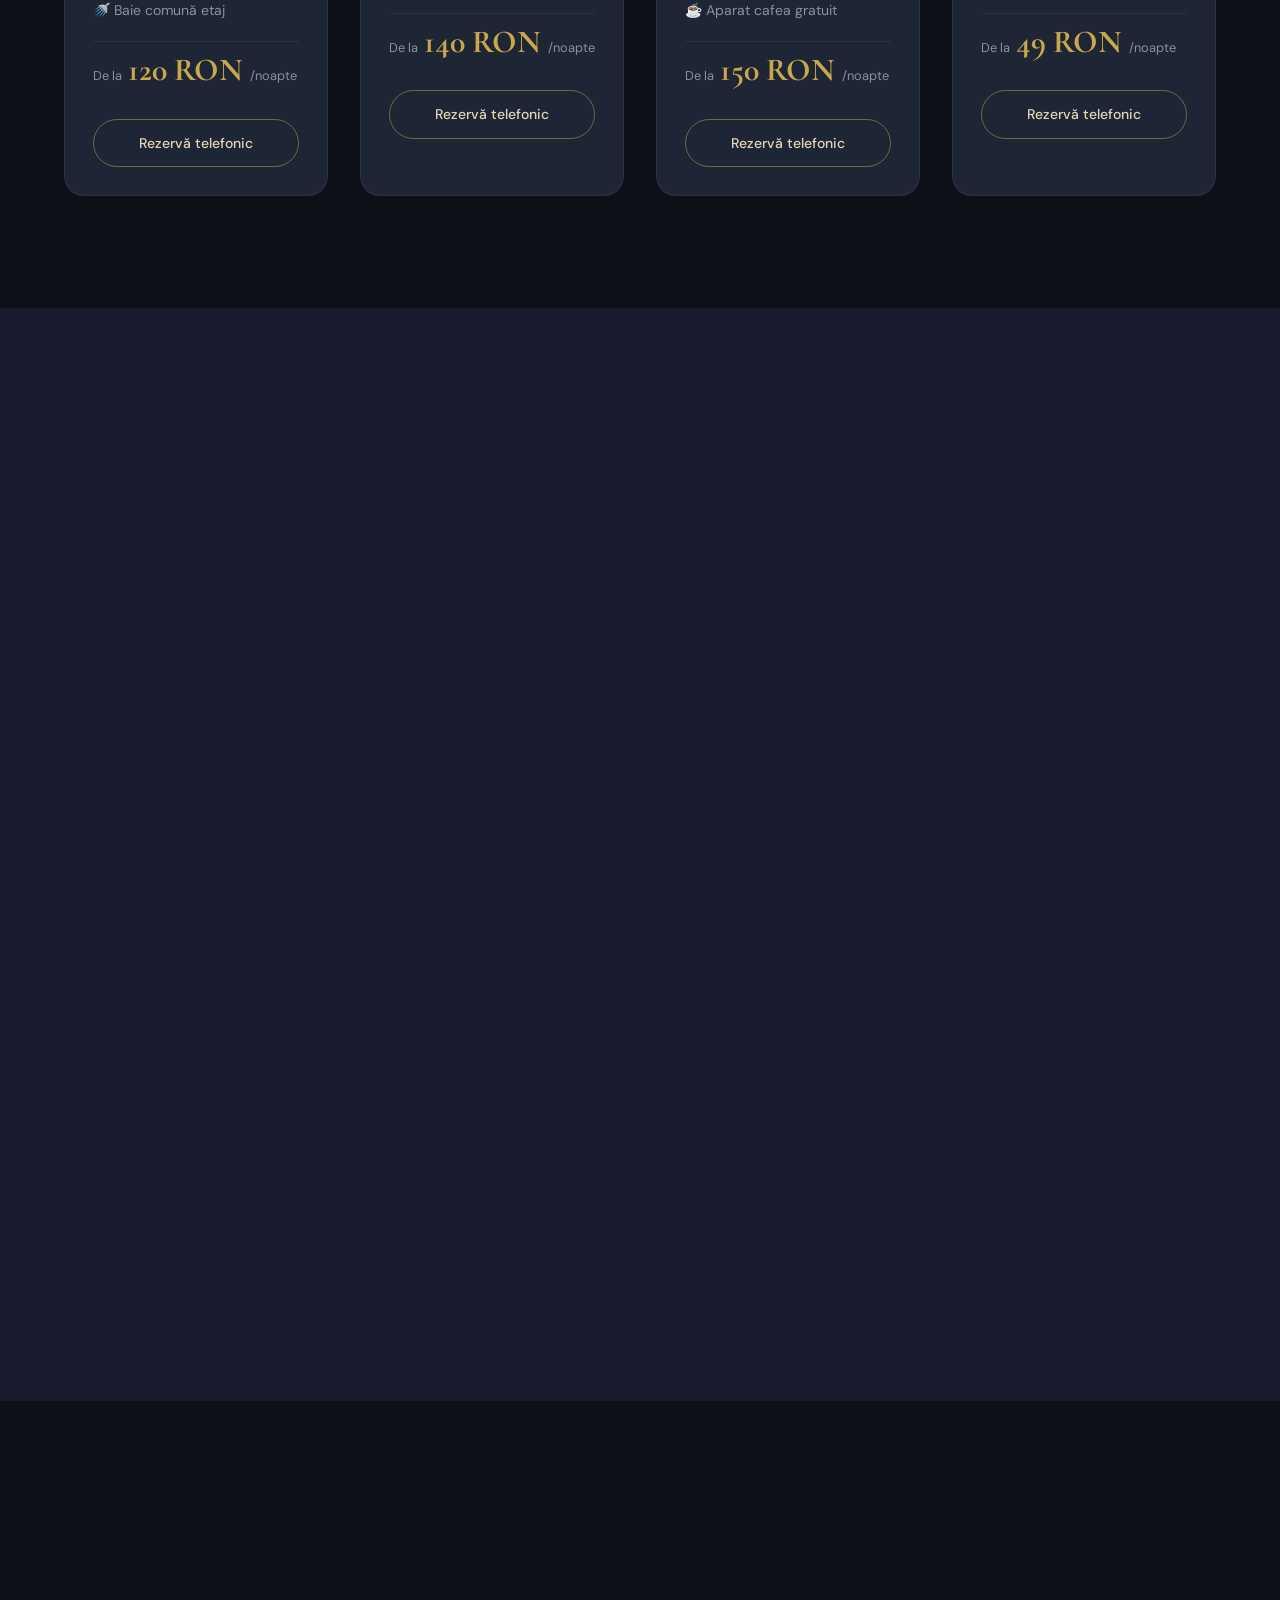
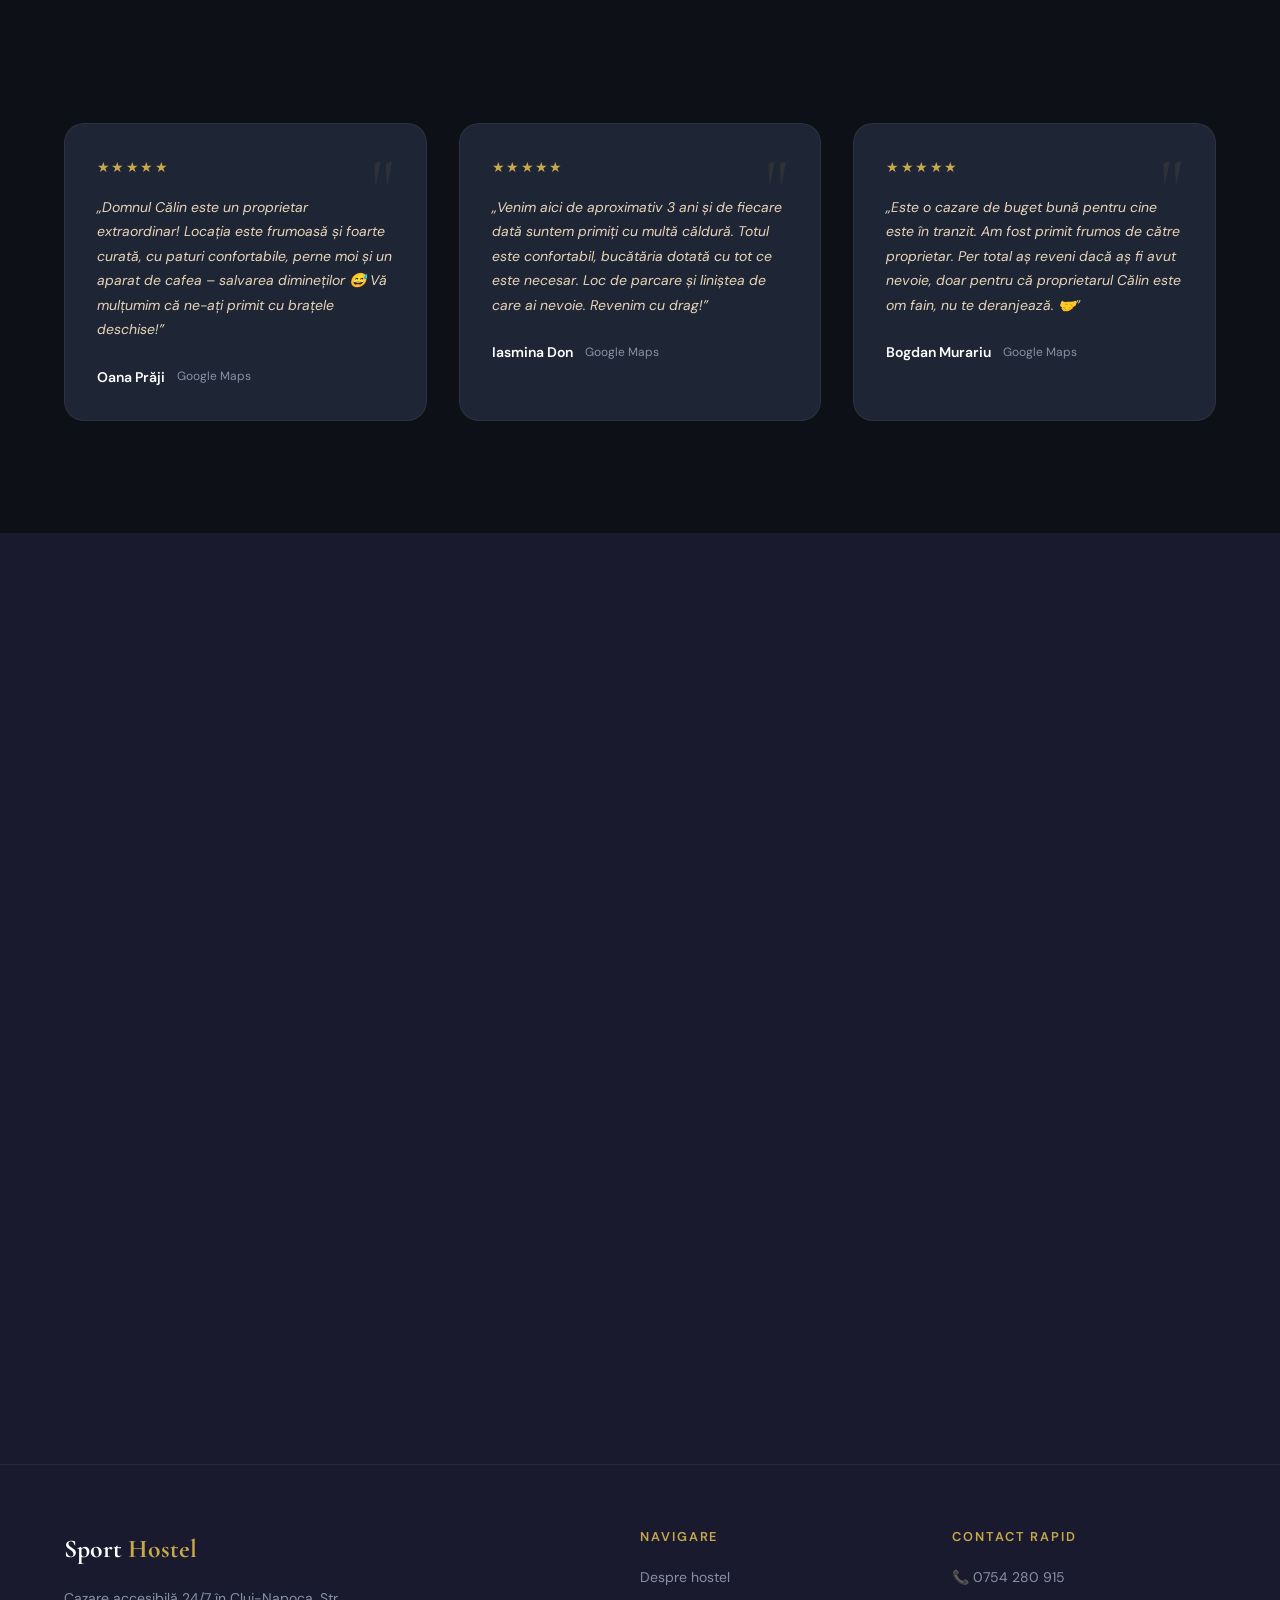
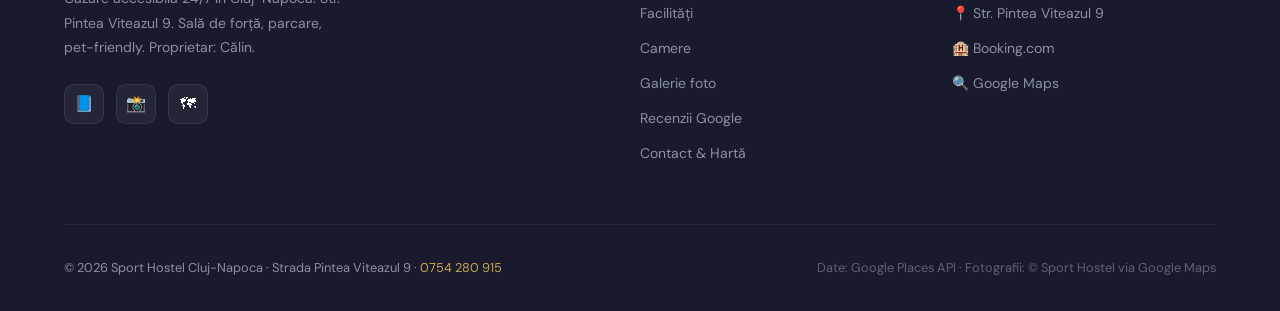
==== commit b5438ace: "Add files via upload" ====
--- a/index.html
+++ b/index.html
@@ -47,7 +47,7 @@
   <section id="hero">
     <div class="hero-photo">
       <img
-        src="img1.jpg"
+        src="img1.jpeg"
         alt="Sport Hostel Cluj-Napoca"
         loading="eager"
       >
@@ -136,56 +136,57 @@
         
         <div class="room-card reveal">
           <div class="room-image">
-            <img src="img3.jpg" alt="Cameră privată">
-            <div class="room-badge">Popular</div>
+            <img src="cameradublacomuna1.jpeg" alt="Cameră dubla">
+            
           </div>
           <div class="room-info">
-            <h3>Cameră Privată</h3>
+            <h3>Camera dublă comună</h3>
             <ul class="room-features">
               <li>🛏️ Pat confortabil (perne moi)</li>
               <li>📶 WiFi gratuit</li>
               <li>🚿 Baie comună etaj</li>
             </ul>
-            <div class="room-price"><span class="price-from">De la</span><span class="price-value">80 RON</span><span class="price-per">/noapte</span></div>
+            <div class="room-price"><span class="price-from">De la</span><span class="price-value">120 RON</span><span class="price-per">/noapte</span></div>
             <a href="tel:0754280915" class="btn-room">Rezervă telefonic</a>
           </div>
         </div>
 
         <div class="room-card reveal" style="transition-delay:0.1s">
           <div class="room-image">
-            <img src="img4.jpg" alt="Cameră duo">
+            <img src="cameratripla.jpeg" alt="Cameră tripla">
+            <div class="room-badge">Popular</div>
           </div>
           <div class="room-info">
-            <h3>Cameră Duo / Cuplu</h3>
+            <h3>Camera triplă</h3>
             <ul class="room-features">
               <li>🛏️ Pat dublu sau twin</li>
               <li>📶 WiFi gratuit</li>
               <li>🍳 Acces bucătărie comună</li>
             </ul>
-            <div class="room-price"><span class="price-from">De la</span><span class="price-value">110 RON</span><span class="price-per">/noapte</span></div>
+            <div class="room-price"><span class="price-from">De la</span><span class="price-value">140 RON</span><span class="price-per">/noapte</span></div>
             <a href="tel:0754280915" class="btn-room">Rezervă telefonic</a>
           </div>
         </div>
 
         <div class="room-card reveal" style="transition-delay:0.2s">
           <div class="room-image">
-            <img src="img4.jpg" alt="Dormitor comun">
+            <img src="cameratriplacomfort.jpeg" alt="Camera tripla comfort">
           </div>
           <div class="room-info">
-            <h3>Dormitor Comun</h3>
+            <h3>Camera triplă comfort</h3>
             <ul class="room-features">
-              <li>🛏️ Pat în dormitor shared</li>
-              <li>🔒 Dulap cu lacăt</li>
+              <li>🛏️ Pat în dormitor privat</li>
+              <li>🚿 Baie privată</li>
               <li>☕ Aparat cafea gratuit</li>
             </ul>
-            <div class="room-price"><span class="price-from">De la</span><span class="price-value">45 RON</span><span class="price-per">/noapte</span></div>
+            <div class="room-price"><span class="price-from">De la</span><span class="price-value">150 RON</span><span class="price-per">/noapte</span></div>
             <a href="tel:0754280915" class="btn-room">Rezervă telefonic</a>
           </div>
         </div>
 
         <div class="room-card reveal" style="transition-delay:0.3s">
           <div class="room-image">
-            <img src="terasa.jpg" alt="Campare la cort pe terasă" style="background-color: #2c3e50;">
+            <img src="image00009.jpeg" alt="Campare la cort pe terasă" style="background-color: #2c3e50;">
             <div class="room-badge" style="background:var(--gold); color:#1a1a1a;">Vara</div>
           </div>
           <div class="room-info">
@@ -195,7 +196,7 @@
               <li>🚿 Acces la băile din interior</li>
               <li>🍳 Acces la bucătărie & cafea</li>
             </ul>
-            <div class="room-price"><span class="price-from">Preț fix</span><span class="price-value">30 RON</span><span class="price-per">/noapte</span></div>
+            <div class="room-price"><span class="price-from">De la</span><span class="price-value">49 RON</span><span class="price-per">/noapte</span></div>
             <a href="tel:0754280915" class="btn-room">Rezervă telefonic</a>
           </div>
         </div>
@@ -214,37 +215,37 @@
       <div class="galerie-grid reveal" style="transition-delay:0.1s">
 
         <div class="galerie-cell gc-wide">
-          <img src="img5.jpg" alt="Sport Hostel — interior">
+          <img src="image00005.jpeg" alt="Sport Hostel — interior">
           <div class="galerie-overlay"><span></span></div>
         </div>
 
         <div class="galerie-cell">
-          <img src="img6.jpg" alt="Sport Hostel — cameră">
+          <img src="cort.jpeg" alt="Sport Hostel — cameră">
           <div class="galerie-overlay"><span></span></div>
         </div>
 
         <div class="galerie-cell">
-          <img src="img7.jpg" alt="Sport Hostel — detaliu">
+          <img src="image00014.jpeg" alt="Sport Hostel — detaliu">
           <div class="galerie-overlay"></div>
         </div>
 
         <div class="galerie-cell">
-          <img src="img8.jpg" alt="Sport Hostel — zonă comună">
+          <img src="image00006.jpeg" alt="Sport Hostel — zonă comună">
           <div class="galerie-overlay"><span></span></div>
         </div>
 
         <div class="galerie-cell">
-          <img src="img10.jpg" alt="Sport Hostel — cameră privată">
+          <img src="image00021.jpeg" alt="Sport Hostel — cameră privată">
           <div class="galerie-overlay"><span></span></div>
         </div>
 
         <div class="galerie-cell gc-wide">
-          <img src="img11.jpg" alt="Sport Hostel — interior">
+          <img src="image00015.jpeg" alt="Sport Hostel — interior">
           <div class="galerie-overlay"><span></span></div>
         </div>
 
         <div class="galerie-cell">
-          <img src="img12.jpg" alt="Sport Hostel — detaliu interior">
+          <img src="image00019.jpeg" alt="Sport Hostel — detaliu interior">
           <div class="galerie-overlay"><span></span></div>
         </div>
 
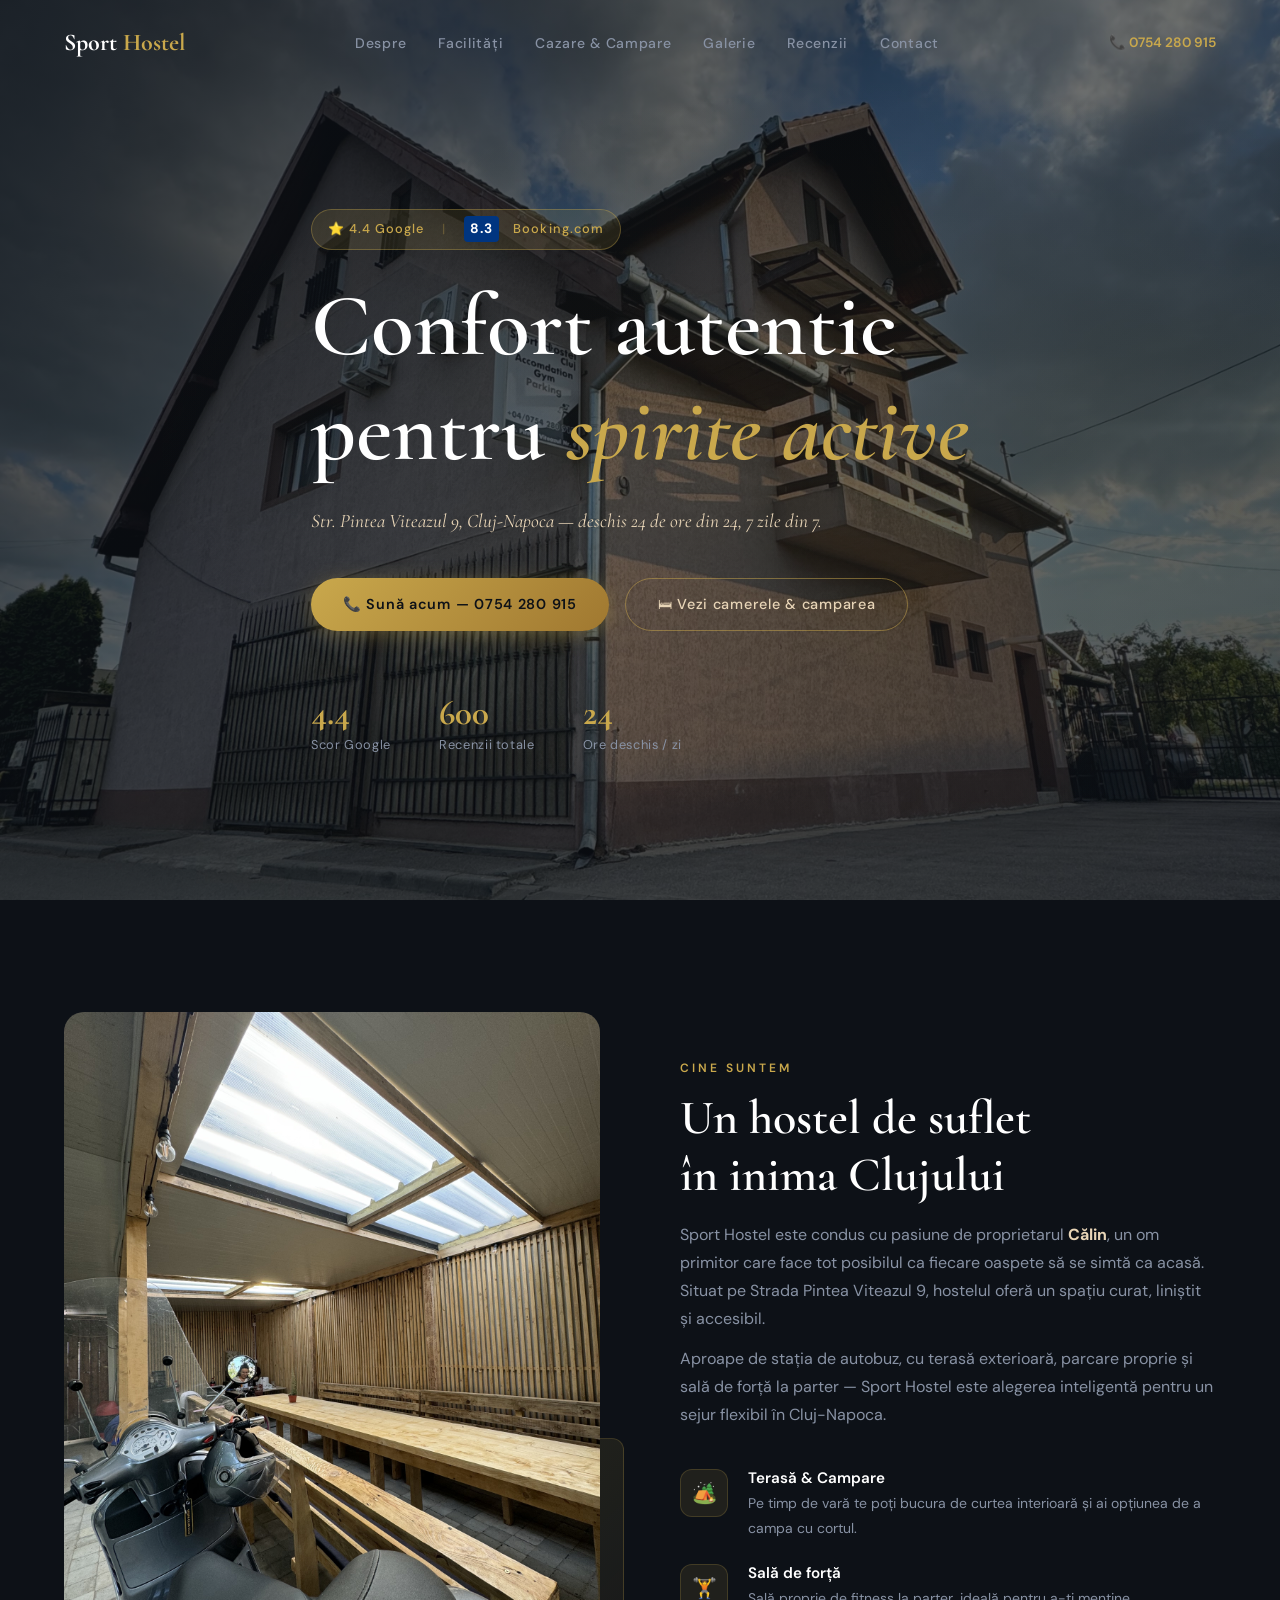
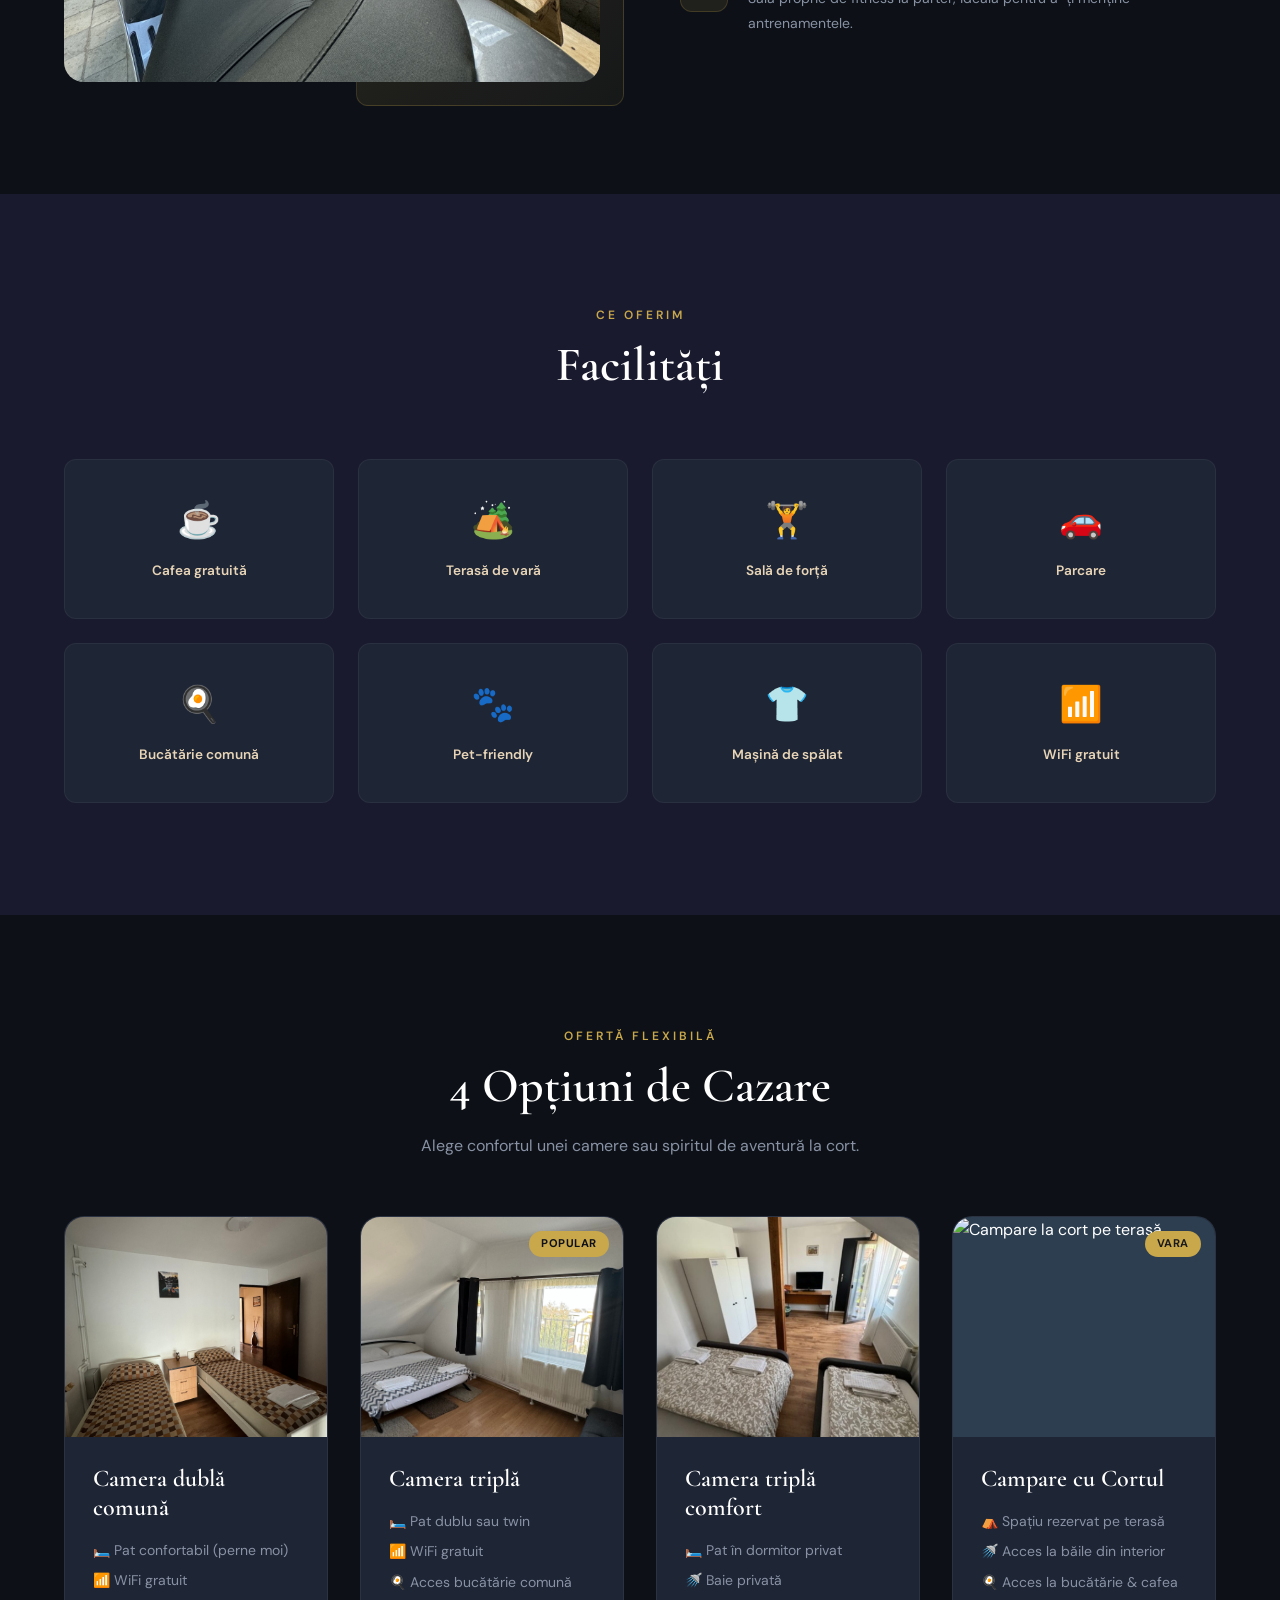
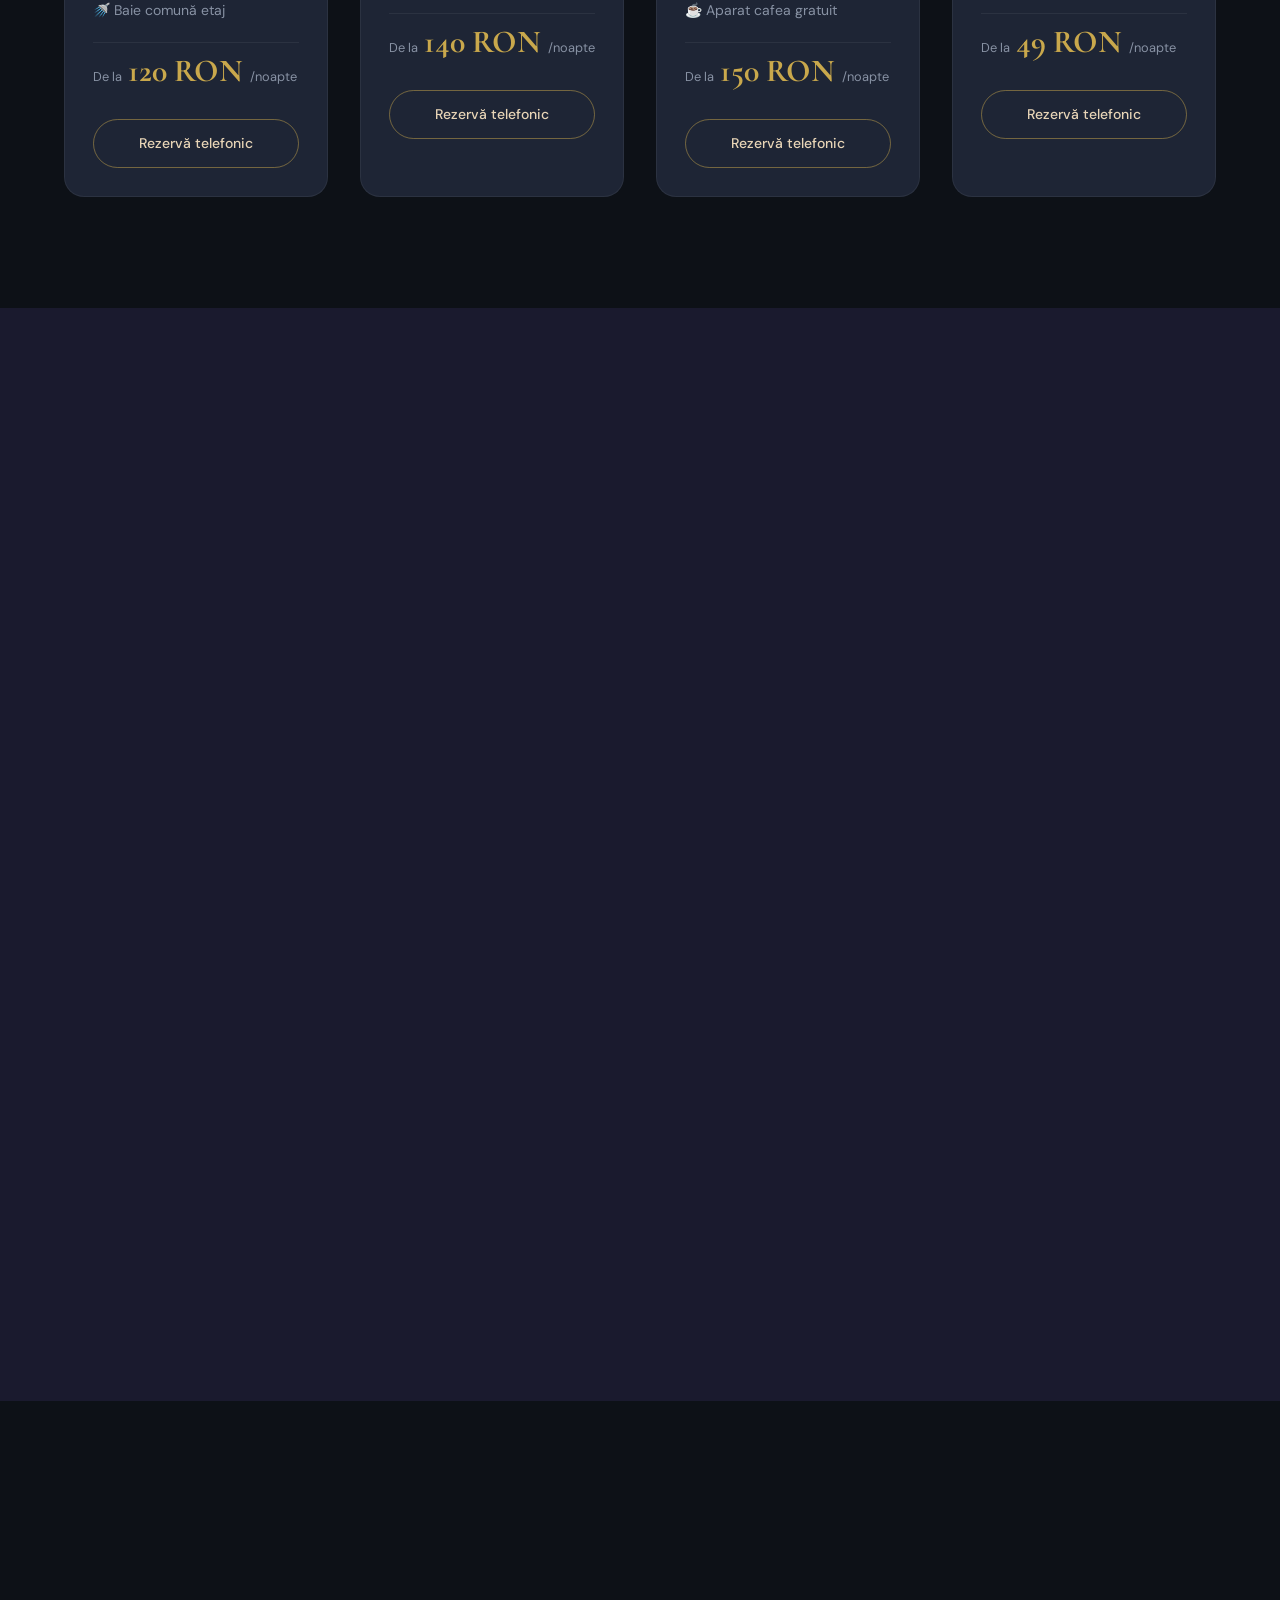
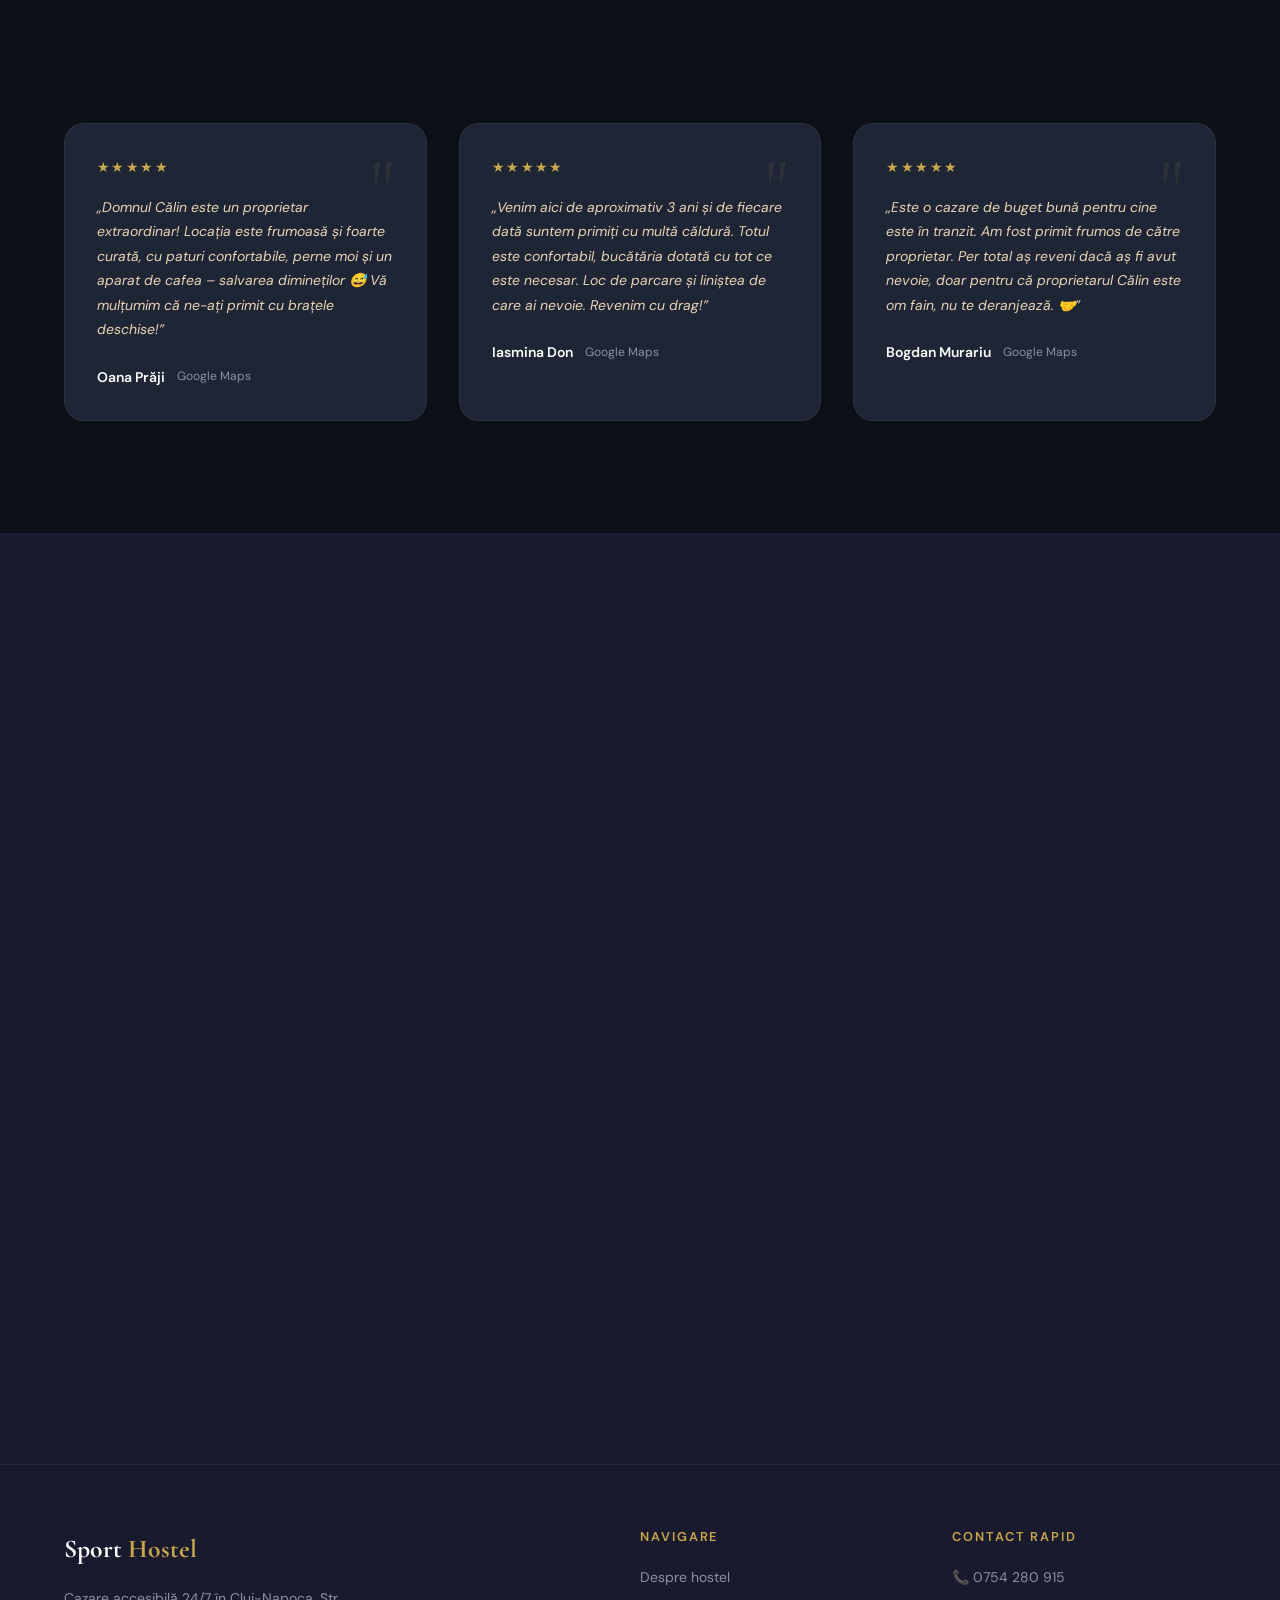
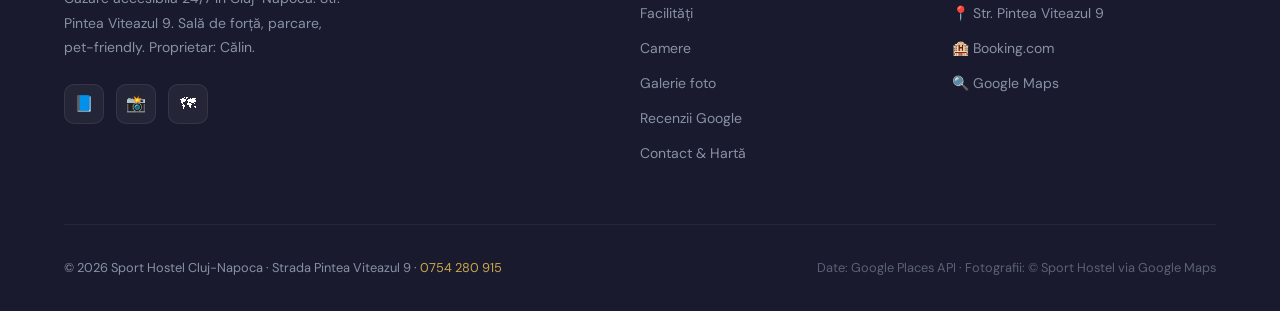
==== commit f7bb4900: "Add files via upload" ====
--- a/index.html
+++ b/index.html
@@ -12,6 +12,7 @@
   <link rel="stylesheet" href="style.css">
 </head>
 <body>
+  <div class="scroll-progress" aria-hidden="true"></div>
 
   <nav id="navbar">
     <div class="container">
@@ -66,6 +67,20 @@
           <a href="tel:+40754280915" class="btn btn-primary">📞 Sună acum — 0754 280 915</a>
           <a href="#camere" class="btn btn-outline">🛏 Vezi camerele & camparea</a>
         </div>
+        <div class="hero-stats reveal">
+          <div class="hero-stat-item">
+            <div class="hero-stat-value" data-count="4.4">0</div>
+            <div class="hero-stat-label">Scor Google</div>
+          </div>
+          <div class="hero-stat-item">
+            <div class="hero-stat-value" data-count="600">0</div>
+            <div class="hero-stat-label">Recenzii totale</div>
+          </div>
+          <div class="hero-stat-item">
+            <div class="hero-stat-value" data-count="24">0</div>
+            <div class="hero-stat-label">Ore deschis / zi</div>
+          </div>
+        </div>
       </div>
     </div>
   </section>
@@ -211,6 +226,7 @@
         <span class="section-label">Fotografii reale</span>
         <h2 class="section-title">Galerie Sport Hostel</h2>
         <p style="color:var(--text-muted); max-width:420px; margin: 0.5rem auto 0; font-size:0.85rem">Fotografii din proprietate, preluate de pe Google Maps.</p>
+        <div class="swipe-tip" aria-hidden="true">Gliseaza galeria ↔</div>
       </div>
       <div class="galerie-grid reveal" style="transition-delay:0.1s">
 
@@ -394,7 +410,7 @@
 
         <div class="map-wrap reveal" style="transition-delay:0.15s">
           <iframe
-            src="https://www.google.com/maps?q=46.7898337,23.6499431&z=17&output=embed"
+            src="https://www.google.com/maps?q=46.7898337,23.6499431&z=15&output=embed"
             width="100%"
             height="480"
             style="border:0"
@@ -449,7 +465,15 @@
     </div>
   </footer>
 
+  <a href="tel:+40754280915" class="mobile-sticky-cta" aria-label="Sună acum la Sport Hostel">
+    <span>📞</span>
+    <span>Rezervă rapid</span>
+    <strong>0754 280 915</strong>
+  </a>
+
+  <button class="back-to-top" id="backToTop" aria-label="Înapoi sus">↑</button>
+
 
   <script src="script.js"></script>
 </body>
-</html>+</html>
--- a/style.css
+++ b/style.css
@@ -960,4 +960,517 @@
 @keyframes fadeIn {
   from { opacity: 0; transform: translateY(15px); }
   to { opacity: 1; transform: translateY(0); }
-}+}
+
+/* ===================== MOBILE DYNAMIC BOOST ===================== */
+body {
+  -webkit-tap-highlight-color: transparent;
+  text-rendering: optimizeLegibility;
+}
+
+.scroll-progress {
+  position: fixed;
+  top: 0;
+  left: 0;
+  width: 0;
+  height: 3px;
+  z-index: 1200;
+  background: linear-gradient(90deg, var(--gold), var(--gold-light));
+  box-shadow: 0 0 14px rgba(201,168,76,0.6);
+}
+
+.btn {
+  min-height: 48px;
+}
+
+#hero::before {
+  content: '';
+  position: absolute;
+  right: -8vw;
+  top: 18%;
+  width: 42vw;
+  height: 42vw;
+  border-radius: 999px;
+  background: radial-gradient(circle, rgba(201,168,76,0.24), rgba(201,168,76,0));
+  animation: floatSoft 7s ease-in-out infinite;
+  pointer-events: none;
+}
+
+.room-card {
+  will-change: transform;
+}
+
+.room-card.in-view {
+  animation: cardPulseIn 0.8s cubic-bezier(0.16, 1, 0.3, 1) both;
+}
+
+.galerie-cell.in-view img {
+  animation: zoomReveal 0.9s ease both;
+}
+
+.mobile-sticky-cta {
+  position: fixed;
+  left: 12px;
+  right: 12px;
+  bottom: calc(12px + env(safe-area-inset-bottom));
+  z-index: 1100;
+  display: none;
+  align-items: center;
+  justify-content: space-between;
+  gap: 0.6rem;
+  padding: 0.8rem 1rem;
+  border-radius: 14px;
+  background: linear-gradient(120deg, var(--gold), var(--gold-dark));
+  color: #10141b;
+  font-weight: 700;
+  box-shadow: 0 12px 36px rgba(0,0,0,0.4);
+  transform: translateY(120%);
+  transition: transform 0.35s ease;
+}
+
+.mobile-sticky-cta.show {
+  transform: translateY(0);
+}
+
+.mobile-sticky-cta strong {
+  font-size: 0.95rem;
+}
+
+.back-to-top {
+  position: fixed;
+  right: 16px;
+  bottom: calc(84px + env(safe-area-inset-bottom));
+  width: 44px;
+  height: 44px;
+  border-radius: 999px;
+  background: rgba(201,168,76,0.9);
+  color: #121722;
+  font-size: 1.1rem;
+  font-weight: 700;
+  z-index: 1050;
+  opacity: 0;
+  transform: translateY(16px);
+  pointer-events: none;
+  transition: opacity 0.25s ease, transform 0.25s ease;
+}
+
+.back-to-top.show {
+  opacity: 1;
+  transform: translateY(0);
+  pointer-events: auto;
+}
+
+@keyframes floatSoft {
+  0%, 100% { transform: translateY(0); }
+  50% { transform: translateY(-14px); }
+}
+
+@keyframes cardPulseIn {
+  0% { opacity: 0; transform: translateY(18px) scale(0.97); }
+  100% { opacity: 1; transform: translateY(0) scale(1); }
+}
+
+@keyframes zoomReveal {
+  from { opacity: 0.6; transform: scale(1.08); }
+  to { opacity: 1; transform: scale(1); }
+}
+
+@media (max-width: 768px) {
+  .hero-content {
+    padding: 7.5rem 0 5rem;
+  }
+
+  .hero-title {
+    line-height: 1.08;
+  }
+
+  .hero-tagline {
+    margin-bottom: 1.5rem;
+  }
+
+  .hero-stats {
+    display: grid;
+    grid-template-columns: repeat(3, 1fr);
+    gap: 0.7rem;
+    margin-top: 0.2rem;
+  }
+
+  .hero-stat-item {
+    background: rgba(13,17,23,0.62);
+    border: 1px solid rgba(255,255,255,0.08);
+    border-radius: 10px;
+    padding: 0.7rem 0.5rem;
+    text-align: center;
+  }
+
+  .hero-stat-value {
+    font-size: 1.25rem;
+  }
+
+  .hero-stat-label {
+    font-size: 0.64rem;
+  }
+
+  .galerie-grid {
+    display: flex;
+    overflow-x: auto;
+    gap: 0.75rem;
+    padding: 0 0 0.25rem;
+    scroll-snap-type: x mandatory;
+    -webkit-overflow-scrolling: touch;
+  }
+
+  .galerie-cell,
+  .gc-wide,
+  .gc-tall {
+    flex: 0 0 82vw;
+    height: 220px;
+    scroll-snap-align: center;
+    grid-column: auto;
+    grid-row: auto;
+  }
+
+  .mobile-sticky-cta {
+    display: flex;
+  }
+
+  #contact {
+    padding-bottom: 8.5rem;
+  }
+}
+
+@media (max-width: 480px) {
+  .galerie-cell,
+  .gc-wide,
+  .gc-tall {
+    flex-basis: 86vw;
+    height: 180px;
+  }
+
+  .btn {
+    padding-left: 1.1rem;
+    padding-right: 1.1rem;
+  }
+}
+
+@media (prefers-reduced-motion: reduce) {
+  *, *::before, *::after {
+    animation: none !important;
+    transition-duration: 0.01ms !important;
+    scroll-behavior: auto !important;
+  }
+}
+
+/* ===================== GALLERY CROPPING FIX ===================== */
+@media (max-width: 768px) {
+  .galerie-cell,
+  .gc-wide,
+  .gc-tall {
+    flex-basis: 88vw;
+    aspect-ratio: 4 / 3;
+    height: auto;
+    background: #111827;
+  }
+
+  .galerie-cell img {
+    width: 100%;
+    height: 100%;
+    object-fit: contain;
+    background: #111827;
+  }
+}
+
+@media (max-width: 480px) {
+  .galerie-cell,
+  .gc-wide,
+  .gc-tall {
+    flex-basis: 92vw;
+    aspect-ratio: 4 / 3;
+  }
+}
+
+/* ===================== CONTACT SIDE-BY-SIDE ON PHONE ===================== */
+@media (max-width: 768px) {
+  #contact .contact-inner {
+    grid-template-columns: minmax(0, 1.05fr) minmax(0, 0.95fr);
+    gap: 0.85rem;
+    align-items: stretch;
+  }
+
+  #contact .map-wrap {
+    min-height: 430px;
+    height: 100%;
+  }
+
+  #contact .map-wrap iframe {
+    height: 100%;
+  }
+
+  #contact .contact-item {
+    margin-bottom: 1.2rem;
+  }
+}
+
+/* ===================== CONTACT MOBILE REFINEMENT ===================== */
+@media (max-width: 768px) {
+  #contact .contact-inner {
+    grid-template-columns: 1fr 0.96fr;
+    gap: 0.9rem;
+    align-items: start;
+  }
+
+  #contact .contact-inner > .reveal:first-child {
+    display: contents;
+  }
+
+  #contact .contact-inner > .reveal:first-child .contact-item:nth-of-type(1),
+  #contact .contact-inner > .reveal:first-child .contact-item:nth-of-type(2) {
+    grid-column: 1 / -1;
+    background: var(--bg-card);
+    border: 1px solid rgba(255,255,255,0.06);
+    border-radius: 12px;
+    padding: 0.8rem;
+    margin-bottom: 0.55rem;
+  }
+
+  #contact .contact-inner > .reveal:first-child .contact-item:nth-of-type(3) {
+    grid-column: 1 / 2;
+    grid-row: 3 / 5;
+    background: var(--bg-card);
+    border: 1px solid rgba(255,255,255,0.06);
+    border-radius: 12px;
+    padding: 0.8rem;
+    margin-bottom: 0;
+  }
+
+  #contact .contact-inner > .reveal:first-child > div:last-child {
+    grid-column: 1 / 2;
+    grid-row: 5;
+    margin-top: 0.55rem !important;
+  }
+
+  #contact .map-wrap {
+    grid-column: 2 / 3;
+    grid-row: 3 / 6;
+    min-height: 360px;
+    height: 100%;
+  }
+
+  #contact .map-wrap iframe {
+    height: 100%;
+  }
+
+  #contact .program-grid {
+    grid-template-columns: 1fr;
+    gap: 0.2rem;
+  }
+
+  #contact .program-row {
+    font-size: 0.78rem;
+  }
+
+  #contact .contact-icon {
+    width: 40px;
+    height: 40px;
+    font-size: 1.05rem;
+  }
+
+  #contact .contact-value {
+    font-size: 0.86rem;
+  }
+
+  #contact .open-badge {
+    font-size: 0.68rem;
+  }
+
+  #contact .btn {
+    font-size: 0.8rem;
+    padding: 0.75rem 0.8rem;
+  }
+}
+
+/* ===================== PHONE EXPERIENCE UPGRADE ===================== */
+@keyframes softShimmer {
+  0%, 100% { transform: translateX(-120%) skewX(-16deg); opacity: 0; }
+  50% { transform: translateX(180%) skewX(-16deg); opacity: 0.45; }
+}
+
+@keyframes pulseGold {
+  0%, 100% { box-shadow: 0 8px 24px rgba(201,168,76,0.28); }
+  50% { box-shadow: 0 14px 30px rgba(201,168,76,0.5); }
+}
+
+@keyframes tipFloat {
+  0%, 100% { transform: translateY(0); opacity: 0.78; }
+  50% { transform: translateY(-3px); opacity: 1; }
+}
+
+@keyframes spinOnce {
+  from { transform: rotate(0deg); }
+  to { transform: rotate(180deg); }
+}
+
+@keyframes tapPop {
+  0% { transform: scale(1); }
+  50% { transform: scale(0.97); }
+  100% { transform: scale(1); }
+}
+
+.swipe-tip {
+  display: none;
+  margin-top: 0.8rem;
+  font-size: 0.74rem;
+  letter-spacing: 0.08em;
+  text-transform: uppercase;
+  color: var(--gold-light);
+  animation: tipFloat 2.2s ease-in-out infinite;
+}
+
+.btn-primary {
+  position: relative;
+  isolation: isolate;
+}
+
+.btn-primary::before {
+  content: '';
+  position: absolute;
+  inset: 0;
+  background: linear-gradient(120deg, transparent, rgba(255,255,255,0.35), transparent);
+  transform: translateX(-120%) skewX(-16deg);
+  z-index: -1;
+  pointer-events: none;
+}
+
+.btn-primary.is-shimmering::before {
+  animation: softShimmer 0.95s ease;
+}
+
+.mobile-sticky-cta.show {
+  animation: pulseGold 2.3s ease-in-out infinite;
+}
+
+.back-to-top.show {
+  box-shadow: 0 8px 24px rgba(201,168,76,0.35);
+}
+
+.back-to-top.spinning {
+  animation: spinOnce 0.45s ease;
+}
+
+@media (max-width: 768px) {
+  #hero {
+    min-height: 92svh;
+  }
+
+  .container {
+    padding: 0 1rem;
+  }
+
+  .facilitate-item,
+  .room-card,
+  .recenzie-card,
+  .contact-item {
+    transform-origin: center bottom;
+  }
+
+  .facilitati-grid {
+    gap: 0.85rem;
+  }
+
+  .facilitate-item {
+    padding: 1.3rem 0.75rem;
+  }
+
+  .facilitate-icon {
+    margin-bottom: 0.5rem;
+  }
+
+  .room-info {
+    padding: 1.2rem;
+  }
+
+  .room-info h3 {
+    font-size: 1.3rem;
+  }
+
+  .room-features li {
+    font-size: 0.82rem;
+  }
+
+  .recenzie-card {
+    padding: 1.35rem;
+  }
+
+  .reviews-tabs {
+    gap: 0.55rem;
+    margin-bottom: 2rem;
+  }
+
+  .tab-btn {
+    padding: 0.62rem 0.95rem;
+    font-size: 0.8rem;
+    min-height: 44px;
+  }
+
+  .swipe-tip {
+    display: inline-block;
+  }
+
+  .mobile-sticky-cta {
+    backdrop-filter: blur(10px);
+  }
+
+  .mobile-sticky-cta:active {
+    transform: scale(0.98);
+  }
+
+  .back-to-top {
+    width: 42px;
+    height: 42px;
+    right: 12px;
+  }
+
+  .tap-pop {
+    animation: tapPop 0.22s ease;
+  }
+}
+
+@media (max-width: 430px) {
+  .hero-stats {
+    gap: 0.5rem;
+  }
+
+  .hero-stat-item {
+    padding: 0.6rem 0.35rem;
+  }
+
+  .hero-stat-value {
+    font-size: 1.05rem;
+  }
+
+  .hero-stat-label {
+    font-size: 0.58rem;
+  }
+
+  .reviews-tabs {
+    display: grid;
+    grid-template-columns: 1fr;
+  }
+
+  .tab-btn {
+    width: 100%;
+    justify-content: center;
+  }
+
+  .mobile-sticky-cta {
+    left: 8px;
+    right: 8px;
+    font-size: 0.84rem;
+    gap: 0.45rem;
+    padding: 0.72rem 0.75rem;
+  }
+
+  .mobile-sticky-cta strong {
+    font-size: 0.84rem;
+  }
+}
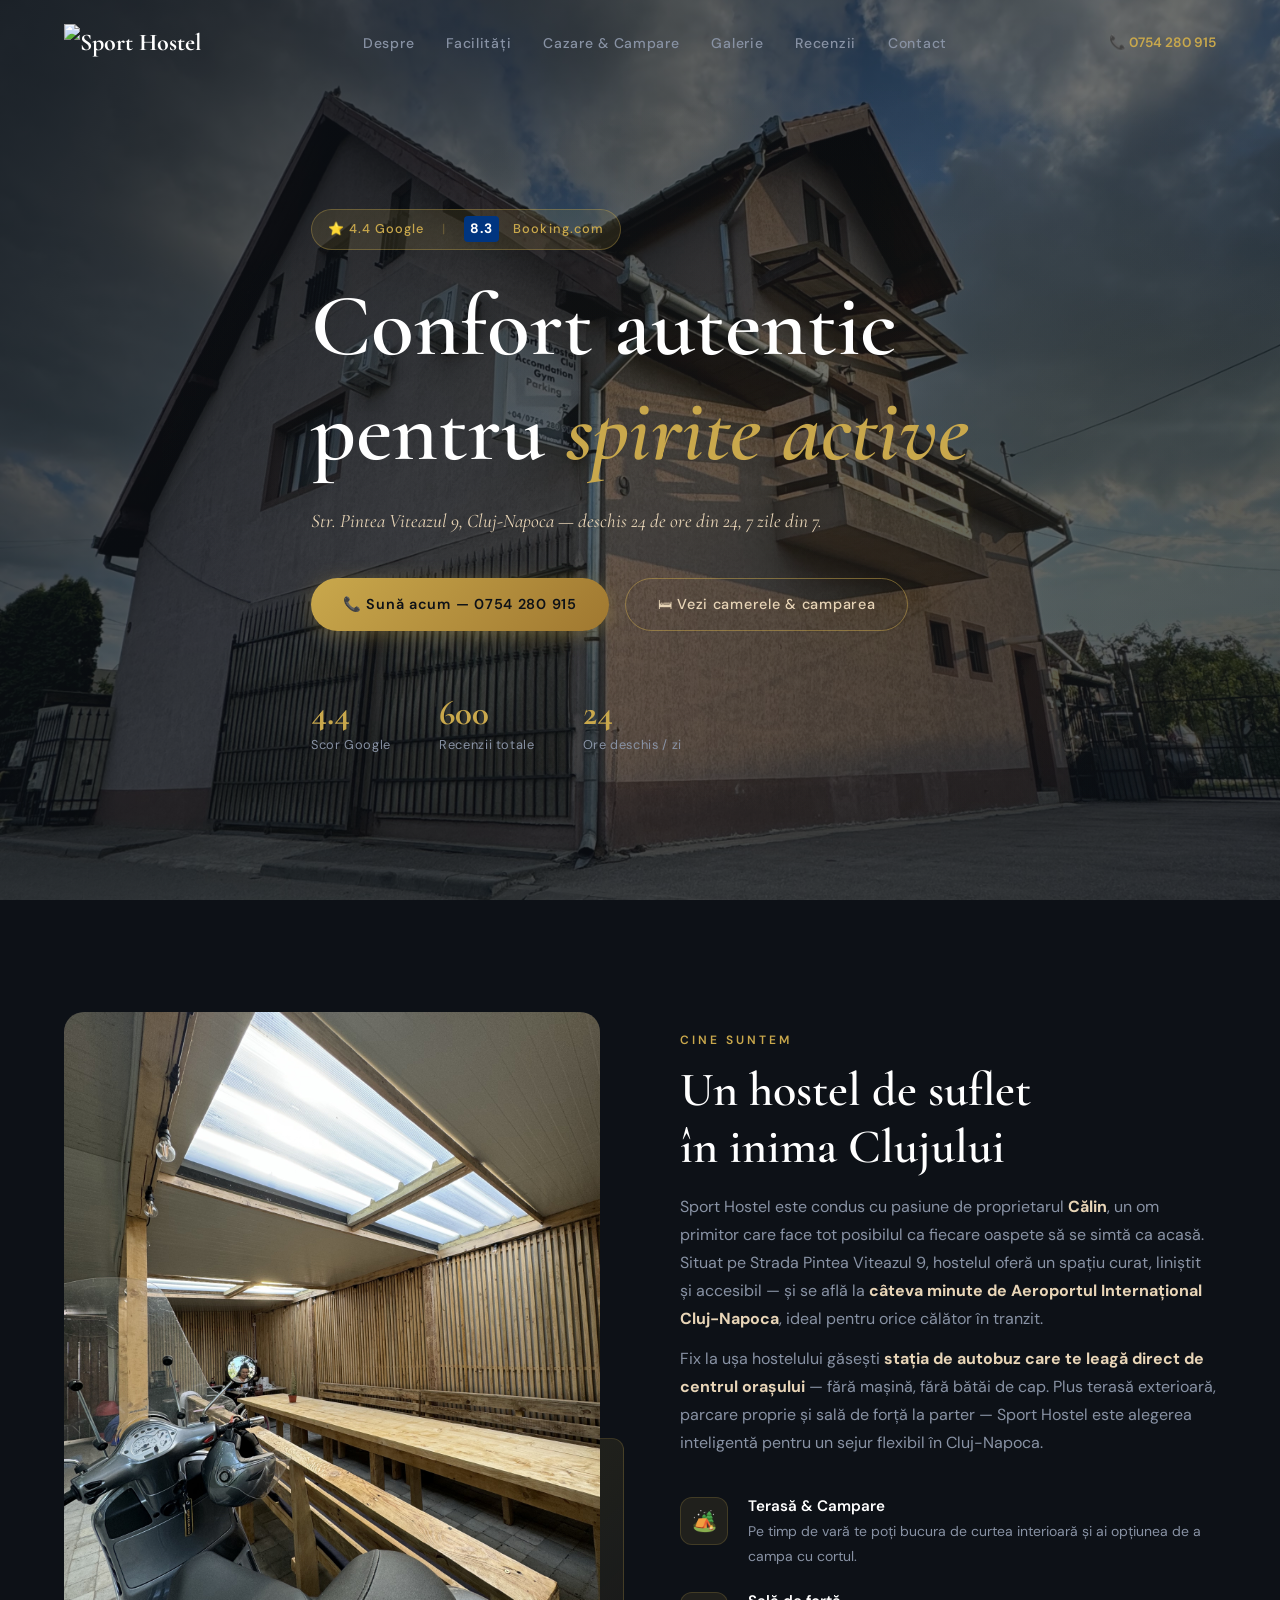
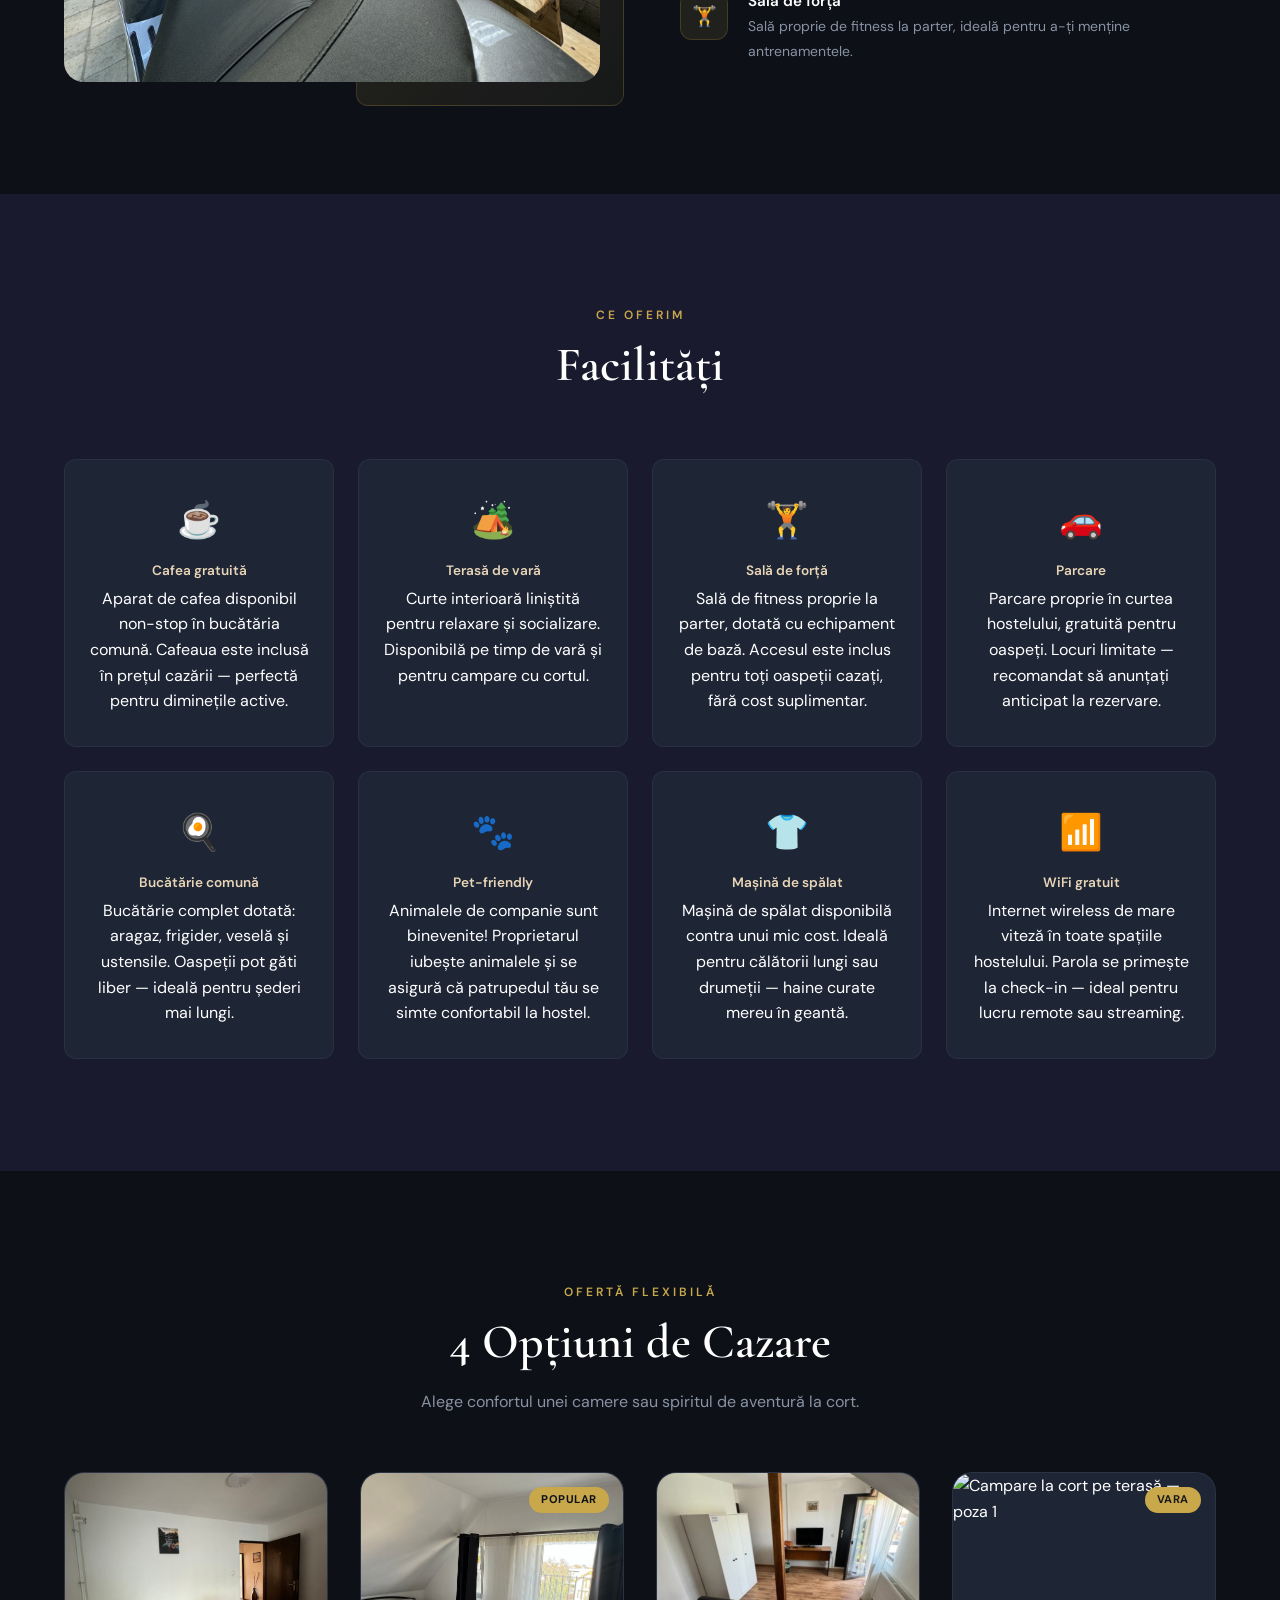
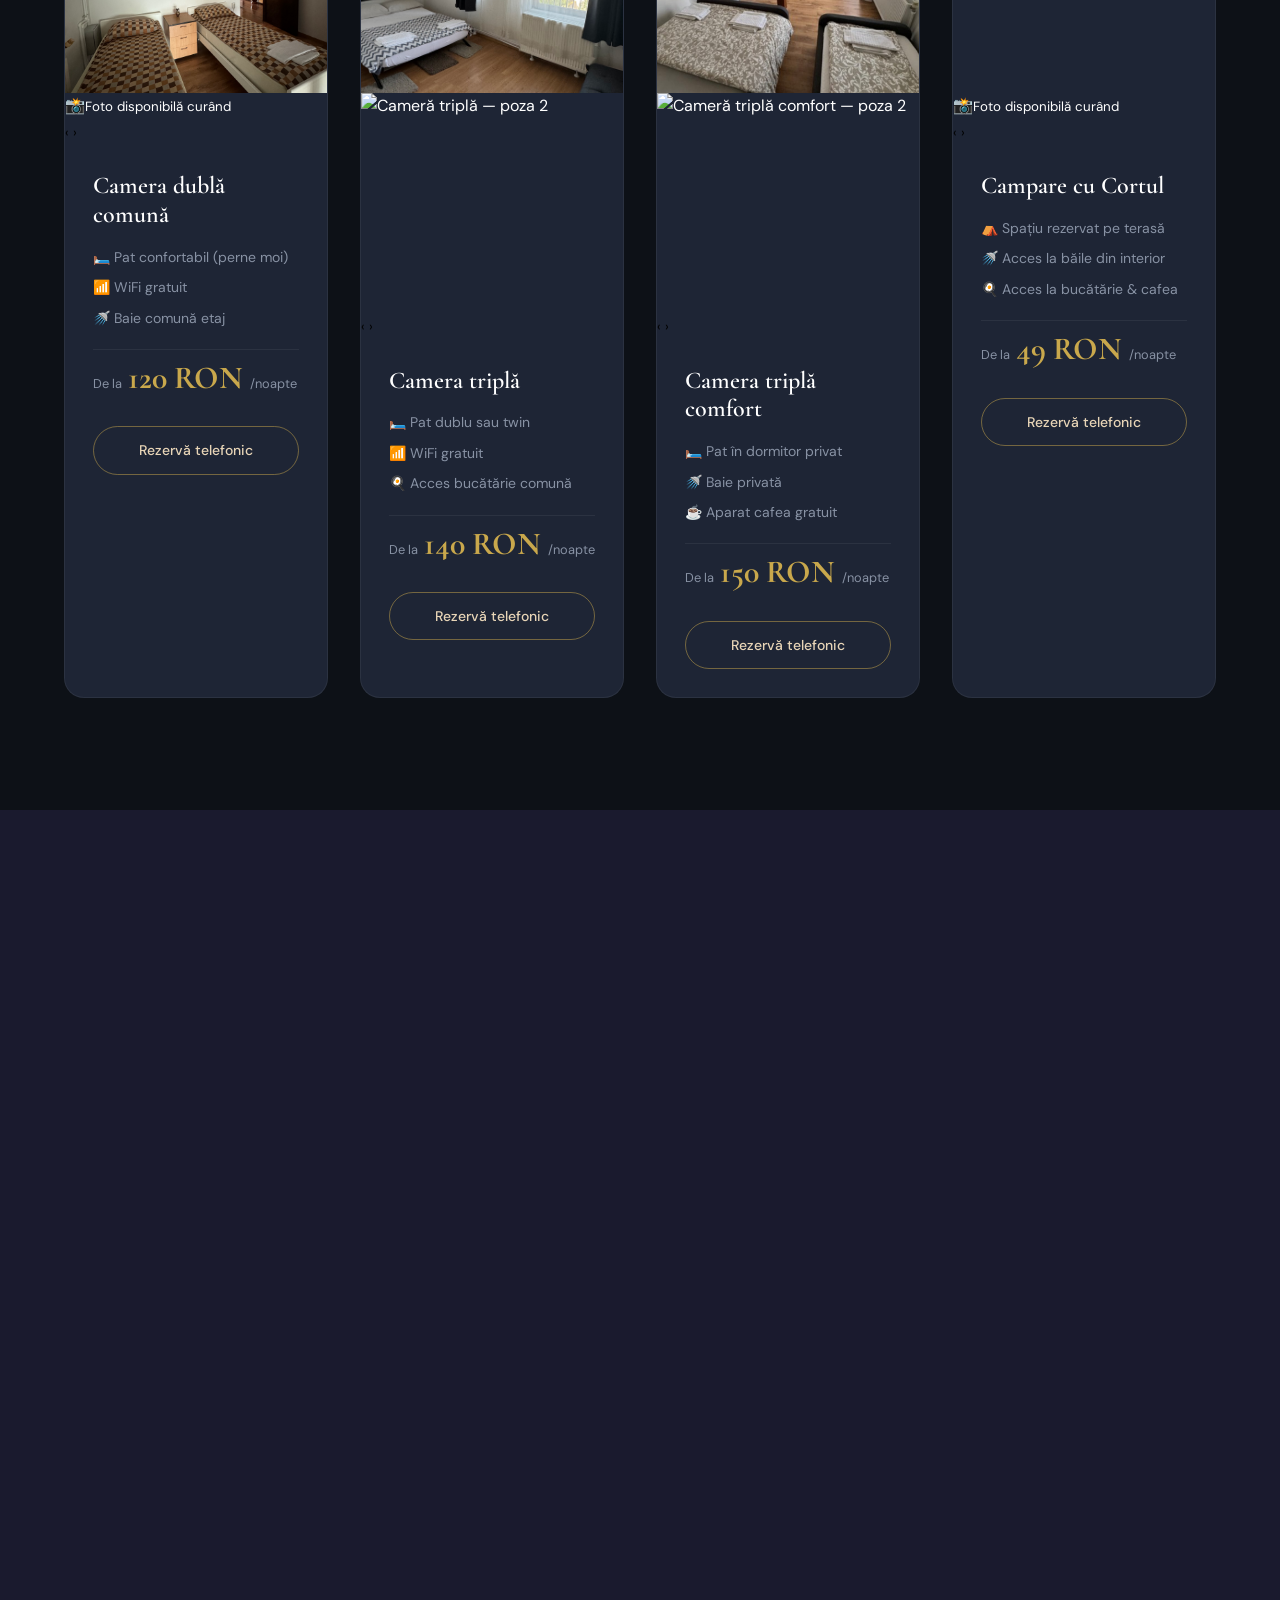
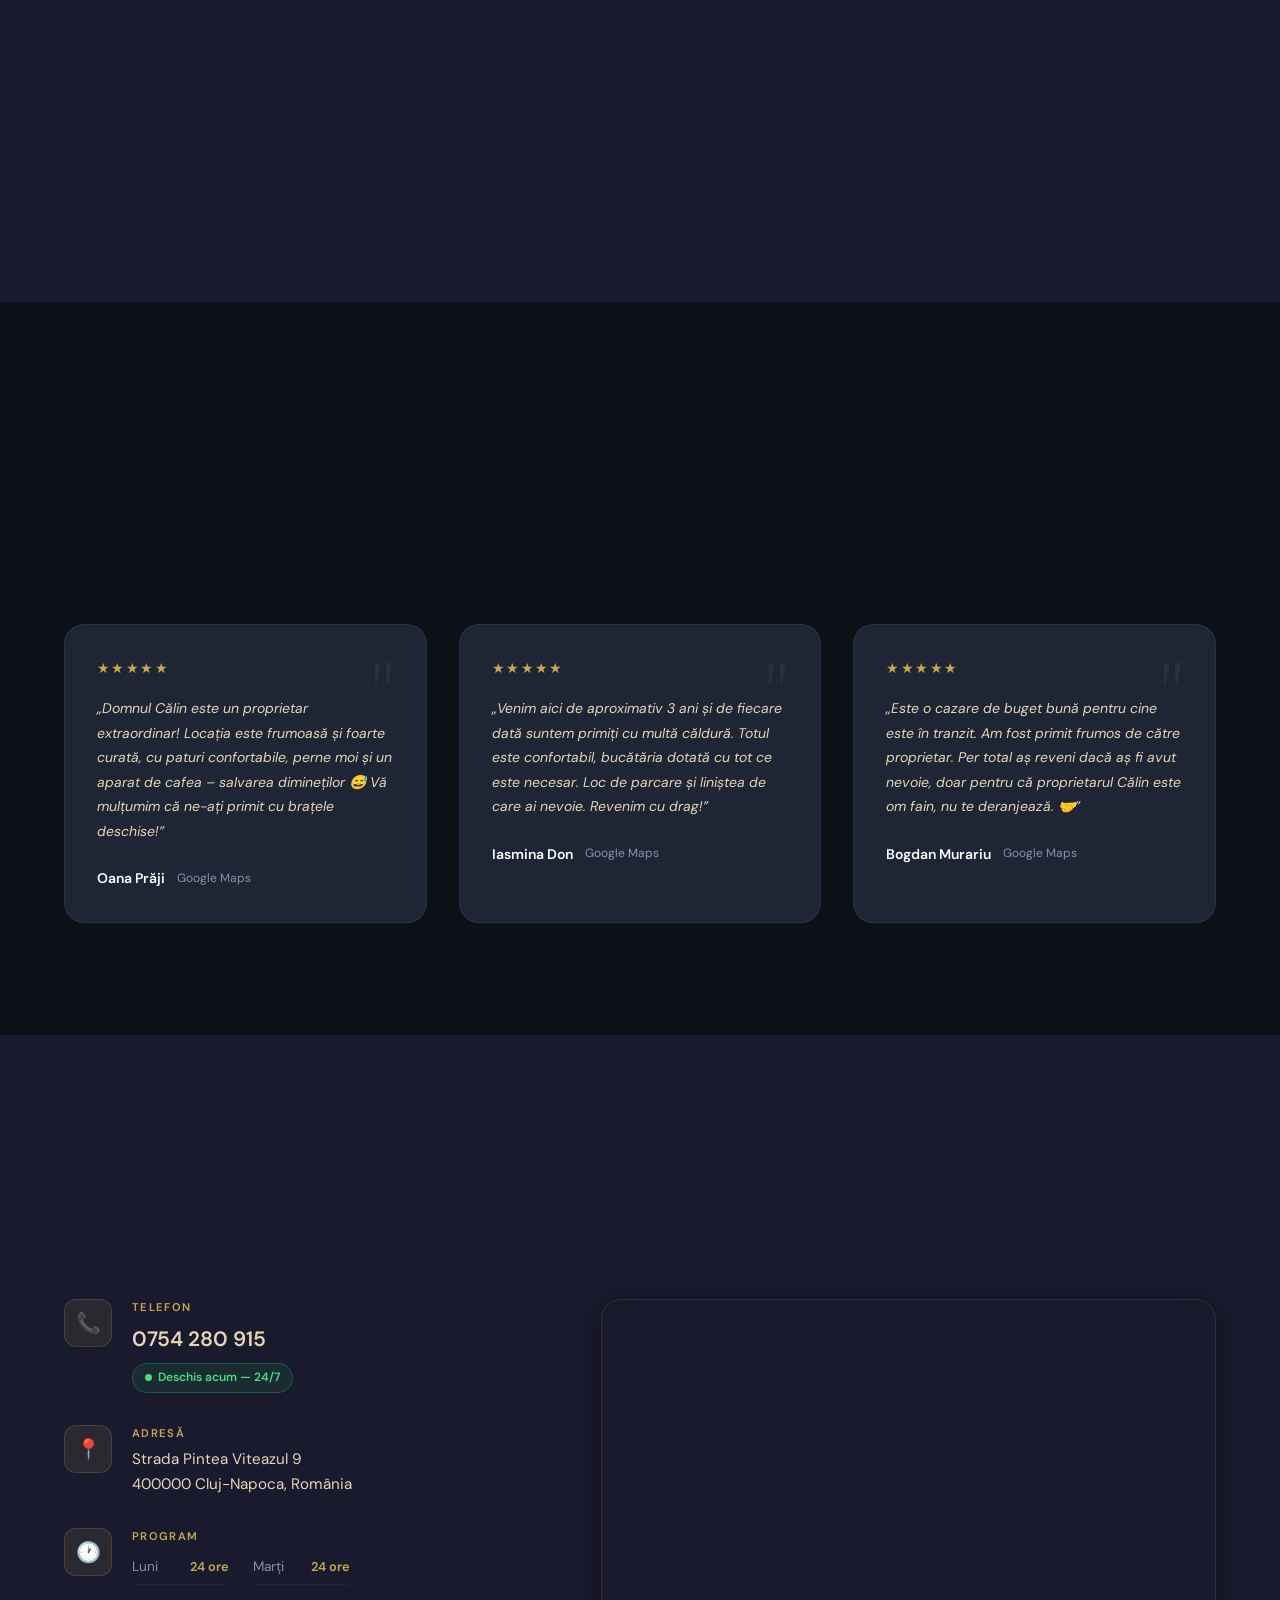
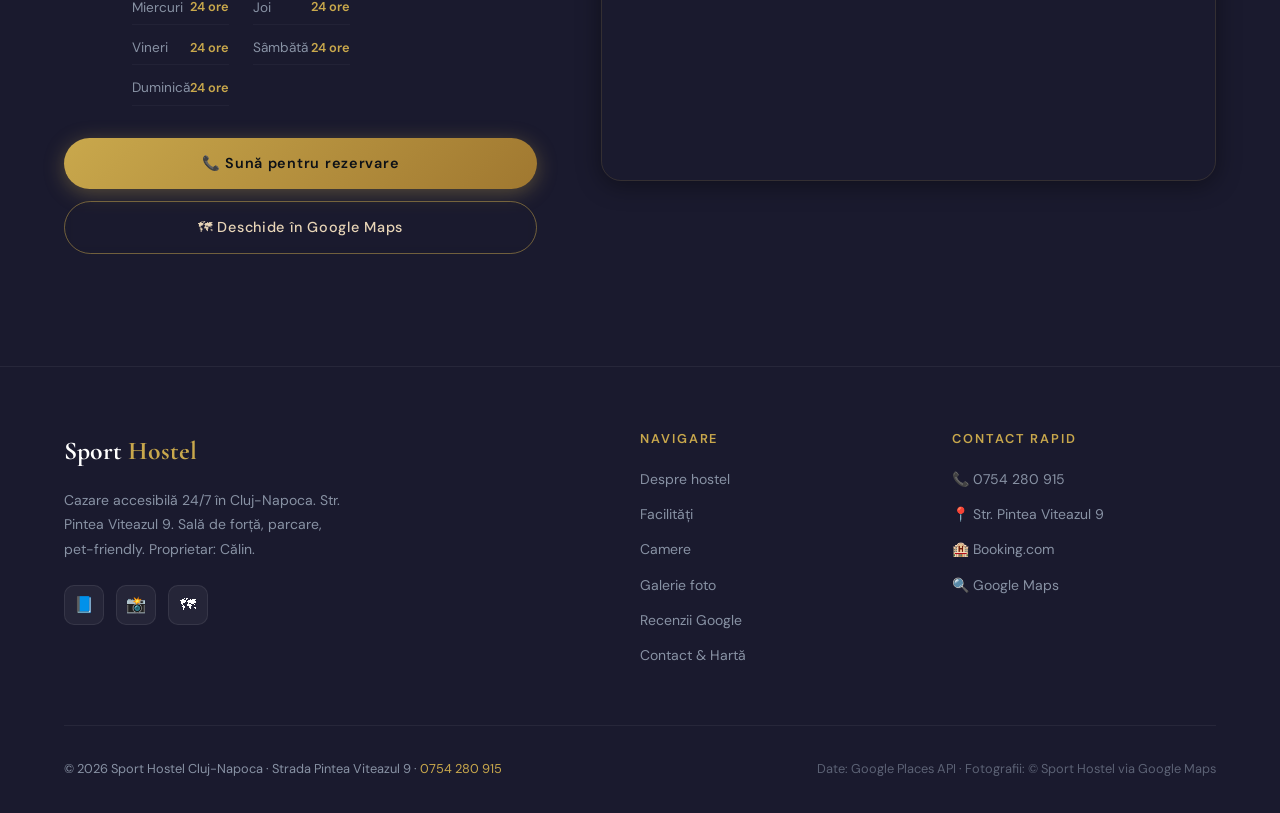
==== commit 396b0663: "Add files via upload" ====
--- a/index.html
+++ b/index.html
@@ -17,7 +17,7 @@
   <nav id="navbar">
     <div class="container">
       <div class="nav-inner">
-        <a href="#" class="nav-logo">Sport <span>Hostel</span></a>
+        <a href="#" class="nav-logo"><img src="logo.png" alt="Sport Hostel" class="nav-logo-img"></a>
         <ul class="nav-links">
           <li><a href="#despre">Despre</a></li>
           <li><a href="#facilitati">Facilități</a></li>
@@ -97,8 +97,8 @@
         <div class="reveal" style="transition-delay:0.15s">
           <span class="section-label">Cine suntem</span>
           <h2 class="section-title">Un hostel de suflet<br>în inima Clujului</h2>
-          <p>Sport Hostel este condus cu pasiune de proprietarul <strong style="color:var(--text-secondary)">Călin</strong>, un om primitor care face tot posibilul ca fiecare oaspete să se simtă ca acasă. Situat pe Strada Pintea Viteazul 9, hostelul oferă un spațiu curat, liniștit și accesibil.</p>
-          <p style="margin-top:0.75rem">Aproape de stația de autobuz, cu terasă exterioară, parcare proprie și sală de forță la parter — Sport Hostel este alegerea inteligentă pentru un sejur flexibil în Cluj-Napoca.</p>
+          <p>Sport Hostel este condus cu pasiune de proprietarul <strong style="color:var(--text-secondary)">Călin</strong>, un om primitor care face tot posibilul ca fiecare oaspete să se simtă ca acasă. Situat pe Strada Pintea Viteazul 9, hostelul oferă un spațiu curat, liniștit și accesibil — și se află la <strong style="color:var(--text-secondary)">câteva minute de Aeroportul Internațional Cluj-Napoca</strong>, ideal pentru orice călător în tranzit.</p>
+          <p style="margin-top:0.75rem">Fix la ușa hostelului găsești <strong style="color:var(--text-secondary)">stația de autobuz care te leagă direct de centrul orașului</strong> — fără mașină, fără bătăi de cap. Plus terasă exterioară, parcare proprie și sală de forță la parter — Sport Hostel este alegerea inteligentă pentru un sejur flexibil în Cluj-Napoca.</p>
           <div class="despre-highlights">
             <div class="highlight-item">
               <div class="highlight-icon">🏕️</div>
@@ -127,14 +127,14 @@
         <h2 class="section-title">Facilități</h2>
       </div>
       <div class="facilitati-grid">
-        <div class="facilitate-item reveal"><span class="facilitate-icon">☕</span><div class="facilitate-name">Cafea gratuită</div></div>
-        <div class="facilitate-item reveal"><span class="facilitate-icon">🏕️</span><div class="facilitate-name">Terasă de vară</div></div>
-        <div class="facilitate-item reveal"><span class="facilitate-icon">🏋️</span><div class="facilitate-name">Sală de forță</div></div>
-        <div class="facilitate-item reveal"><span class="facilitate-icon">🚗</span><div class="facilitate-name">Parcare</div></div>
-        <div class="facilitate-item reveal"><span class="facilitate-icon">🍳</span><div class="facilitate-name">Bucătărie comună</div></div>
-        <div class="facilitate-item reveal"><span class="facilitate-icon">🐾</span><div class="facilitate-name">Pet-friendly</div></div>
-        <div class="facilitate-item reveal"><span class="facilitate-icon">👕</span><div class="facilitate-name">Mașină de spălat</div></div>
-        <div class="facilitate-item reveal"><span class="facilitate-icon">📶</span><div class="facilitate-name">WiFi gratuit</div></div>
+        <div class="facilitate-item reveal" tabindex="0"><span class="facilitate-icon">☕</span><div class="facilitate-name">Cafea gratuită</div><div class="facilitate-details">Aparat de cafea disponibil non-stop în bucătăria comună. Cafeaua este inclusă în prețul cazării — perfectă pentru diminețile active.</div></div>
+        <div class="facilitate-item reveal" tabindex="0"><span class="facilitate-icon">🏕️</span><div class="facilitate-name">Terasă de vară</div><div class="facilitate-details">Curte interioară liniștită pentru relaxare și socializare. Disponibilă pe timp de vară și pentru campare cu cortul.</div></div>
+        <div class="facilitate-item reveal" tabindex="0"><span class="facilitate-icon">🏋️</span><div class="facilitate-name">Sală de forță</div><div class="facilitate-details">Sală de fitness proprie la parter, dotată cu echipament de bază. Accesul este inclus pentru toți oaspeții cazați, fără cost suplimentar.</div></div>
+        <div class="facilitate-item reveal" tabindex="0"><span class="facilitate-icon">🚗</span><div class="facilitate-name">Parcare</div><div class="facilitate-details">Parcare proprie în curtea hostelului, gratuită pentru oaspeți. Locuri limitate — recomandat să anunțați anticipat la rezervare.</div></div>
+        <div class="facilitate-item reveal" tabindex="0"><span class="facilitate-icon">🍳</span><div class="facilitate-name">Bucătărie comună</div><div class="facilitate-details">Bucătărie complet dotată: aragaz, frigider, veselă și ustensile. Oaspeții pot găti liber — ideală pentru șederi mai lungi.</div></div>
+        <div class="facilitate-item reveal" tabindex="0"><span class="facilitate-icon">🐾</span><div class="facilitate-name">Pet-friendly</div><div class="facilitate-details">Animalele de companie sunt binevenite! Proprietarul iubește animalele și se asigură că patrupedul tău se simte confortabil la hostel.</div></div>
+        <div class="facilitate-item reveal" tabindex="0"><span class="facilitate-icon">👕</span><div class="facilitate-name">Mașină de spălat</div><div class="facilitate-details">Mașină de spălat disponibilă contra unui mic cost. Ideală pentru călătorii lungi sau drumeții — haine curate mereu în geantă.</div></div>
+        <div class="facilitate-item reveal" tabindex="0"><span class="facilitate-icon">📶</span><div class="facilitate-name">WiFi gratuit</div><div class="facilitate-details">Internet wireless de mare viteză în toate spațiile hostelului. Parola se primește la check-in — ideal pentru lucru remote sau streaming.</div></div>
       </div>
     </div>
   </section>
@@ -151,8 +151,15 @@
         
         <div class="room-card reveal">
           <div class="room-image">
-            <img src="cameradublacomuna1.jpeg" alt="Cameră dubla">
-            
+            <div class="room-slider">
+              <div class="room-slide active"><img src="cameradublacomuna1.jpeg" alt="Cameră dublă comună — poza 1"></div>
+              <div class="room-slide"><div class="room-slide-placeholder"><span>📸</span><small>Foto disponibilă curând</small></div></div>
+            </div>
+            <div class="room-slider-nav">
+              <button class="rslide-prev" aria-label="Poza anterioară">&#8249;</button>
+              <button class="rslide-next" aria-label="Poza următoare">&#8250;</button>
+            </div>
+            <div class="room-slider-dots"><span class="rslide-dot active"></span><span class="rslide-dot"></span></div>
           </div>
           <div class="room-info">
             <h3>Camera dublă comună</h3>
@@ -168,7 +175,15 @@
 
         <div class="room-card reveal" style="transition-delay:0.1s">
           <div class="room-image">
-            <img src="cameratripla.jpeg" alt="Cameră tripla">
+            <div class="room-slider">
+              <div class="room-slide active"><img src="cameratripla.jpeg" alt="Cameră triplă — poza 1"></div>
+              <div class="room-slide active"><img src="cameratripla2.jpeg" alt="Cameră triplă — poza 2"></div>
+            </div>
+            <div class="room-slider-nav">
+              <button class="rslide-prev" aria-label="Poza anterioară">&#8249;</button>
+              <button class="rslide-next" aria-label="Poza următoare">&#8250;</button>
+            </div>
+            <div class="room-slider-dots"><span class="rslide-dot active"></span><span class="rslide-dot"></span></div>
             <div class="room-badge">Popular</div>
           </div>
           <div class="room-info">
@@ -185,7 +200,15 @@
 
         <div class="room-card reveal" style="transition-delay:0.2s">
           <div class="room-image">
-            <img src="cameratriplacomfort.jpeg" alt="Camera tripla comfort">
+            <div class="room-slider">
+              <div class="room-slide active"><img src="cameratriplacomfort.jpeg" alt="Cameră triplă comfort — poza 1"></div>
+              <div class="room-slide active"><img src="cameratriplacomfort2.jpeg" alt="Cameră triplă comfort — poza 2"></div>
+            </div>
+            <div class="room-slider-nav">
+              <button class="rslide-prev" aria-label="Poza anterioară">&#8249;</button>
+              <button class="rslide-next" aria-label="Poza următoare">&#8250;</button>
+            </div>
+            <div class="room-slider-dots"><span class="rslide-dot active"></span><span class="rslide-dot"></span></div>
           </div>
           <div class="room-info">
             <h3>Camera triplă comfort</h3>
@@ -201,7 +224,15 @@
 
         <div class="room-card reveal" style="transition-delay:0.3s">
           <div class="room-image">
-            <img src="image00009.jpeg" alt="Campare la cort pe terasă" style="background-color: #2c3e50;">
+            <div class="room-slider">
+              <div class="room-slide active"><img src="image00009.jpeg" alt="Campare la cort pe terasă — poza 1"></div>
+              <div class="room-slide"><div class="room-slide-placeholder"><span>📸</span><small>Foto disponibilă curând</small></div></div>
+            </div>
+            <div class="room-slider-nav">
+              <button class="rslide-prev" aria-label="Poza anterioară">&#8249;</button>
+              <button class="rslide-next" aria-label="Poza următoare">&#8250;</button>
+            </div>
+            <div class="room-slider-dots"><span class="rslide-dot active"></span><span class="rslide-dot"></span></div>
             <div class="room-badge" style="background:var(--gold); color:#1a1a1a;">Vara</div>
           </div>
           <div class="room-info">
@@ -223,9 +254,9 @@
   <section id="galerie">
     <div class="container">
       <div class="galerie-header reveal">
-        <span class="section-label">Fotografii reale</span>
+        <span class="section-label">Galerie Foto</span>
         <h2 class="section-title">Galerie Sport Hostel</h2>
-        <p style="color:var(--text-muted); max-width:420px; margin: 0.5rem auto 0; font-size:0.85rem">Fotografii din proprietate, preluate de pe Google Maps.</p>
+        <p style="color:var(--text-muted); max-width:420px; margin: 0.5rem auto 0; font-size:0.85rem">Fotografii din proprietate</p>
         <div class="swipe-tip" aria-hidden="true">Gliseaza galeria ↔</div>
       </div>
       <div class="galerie-grid reveal" style="transition-delay:0.1s">
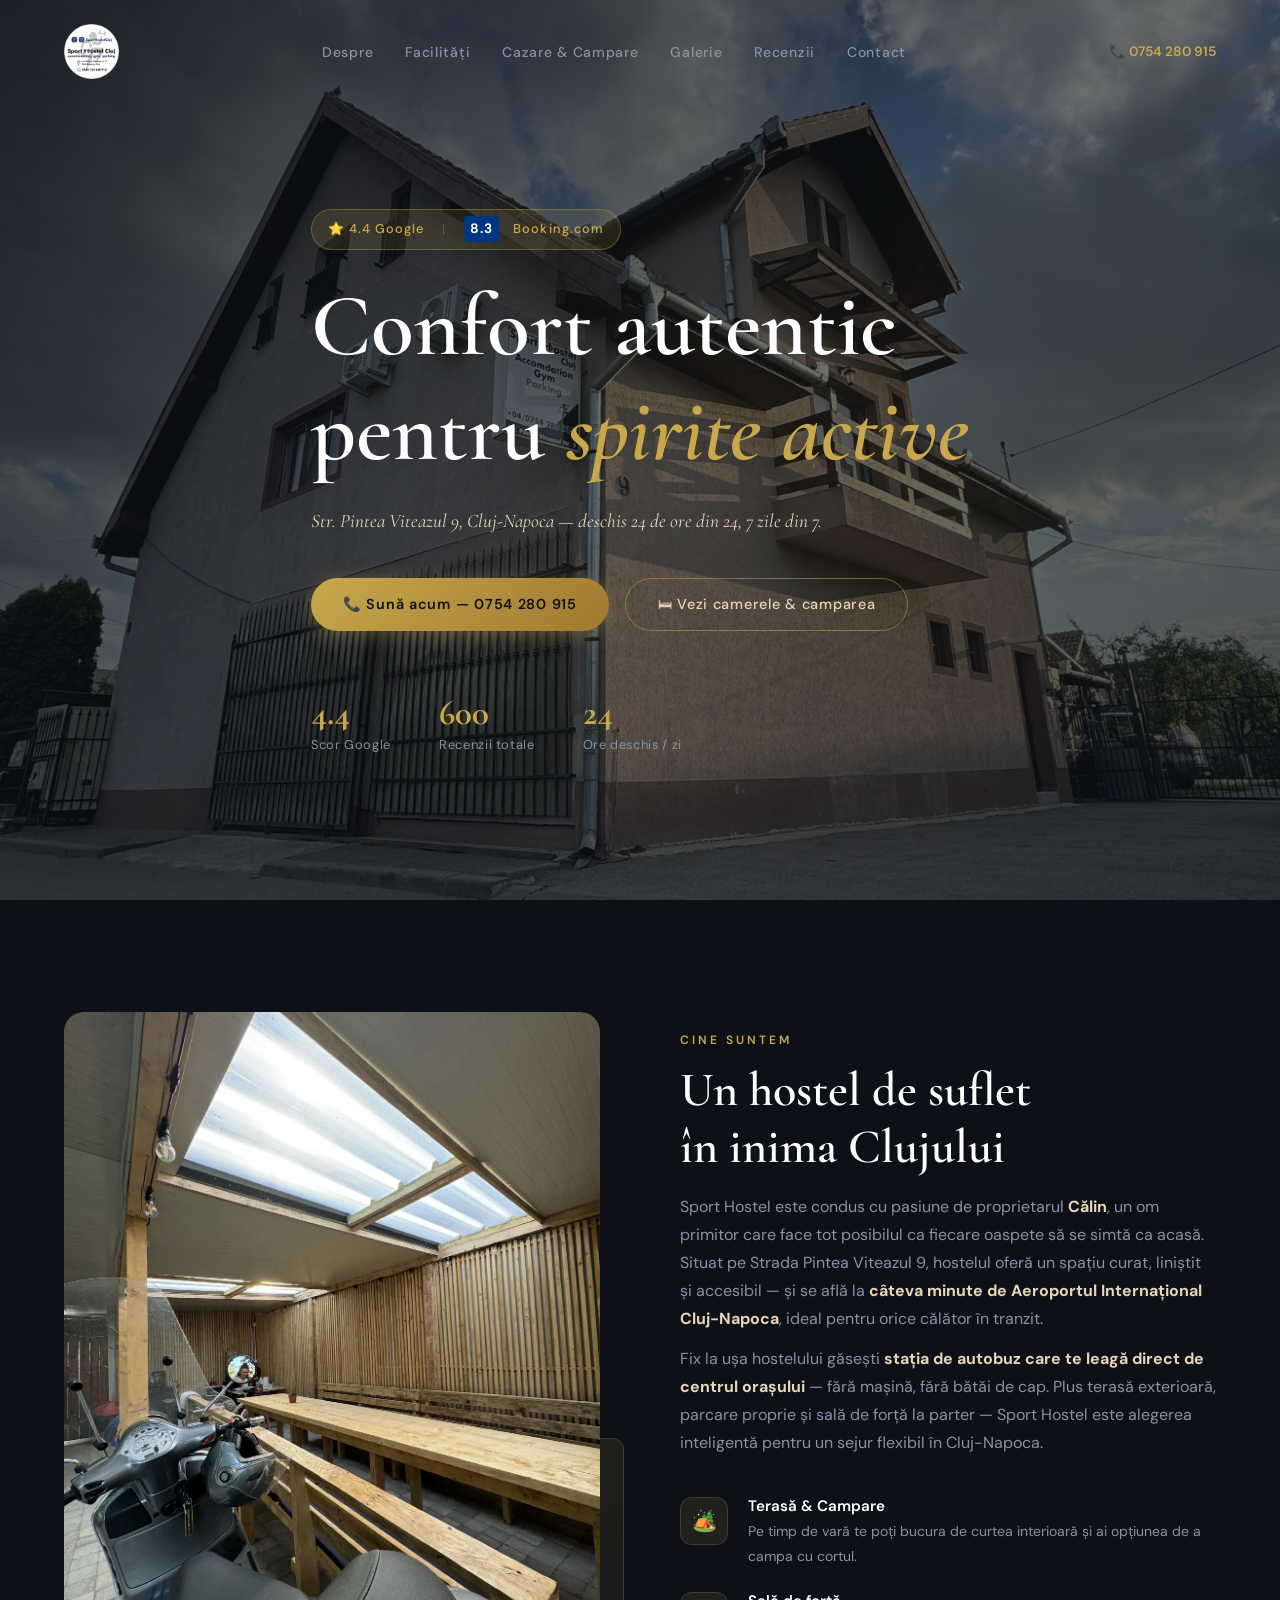
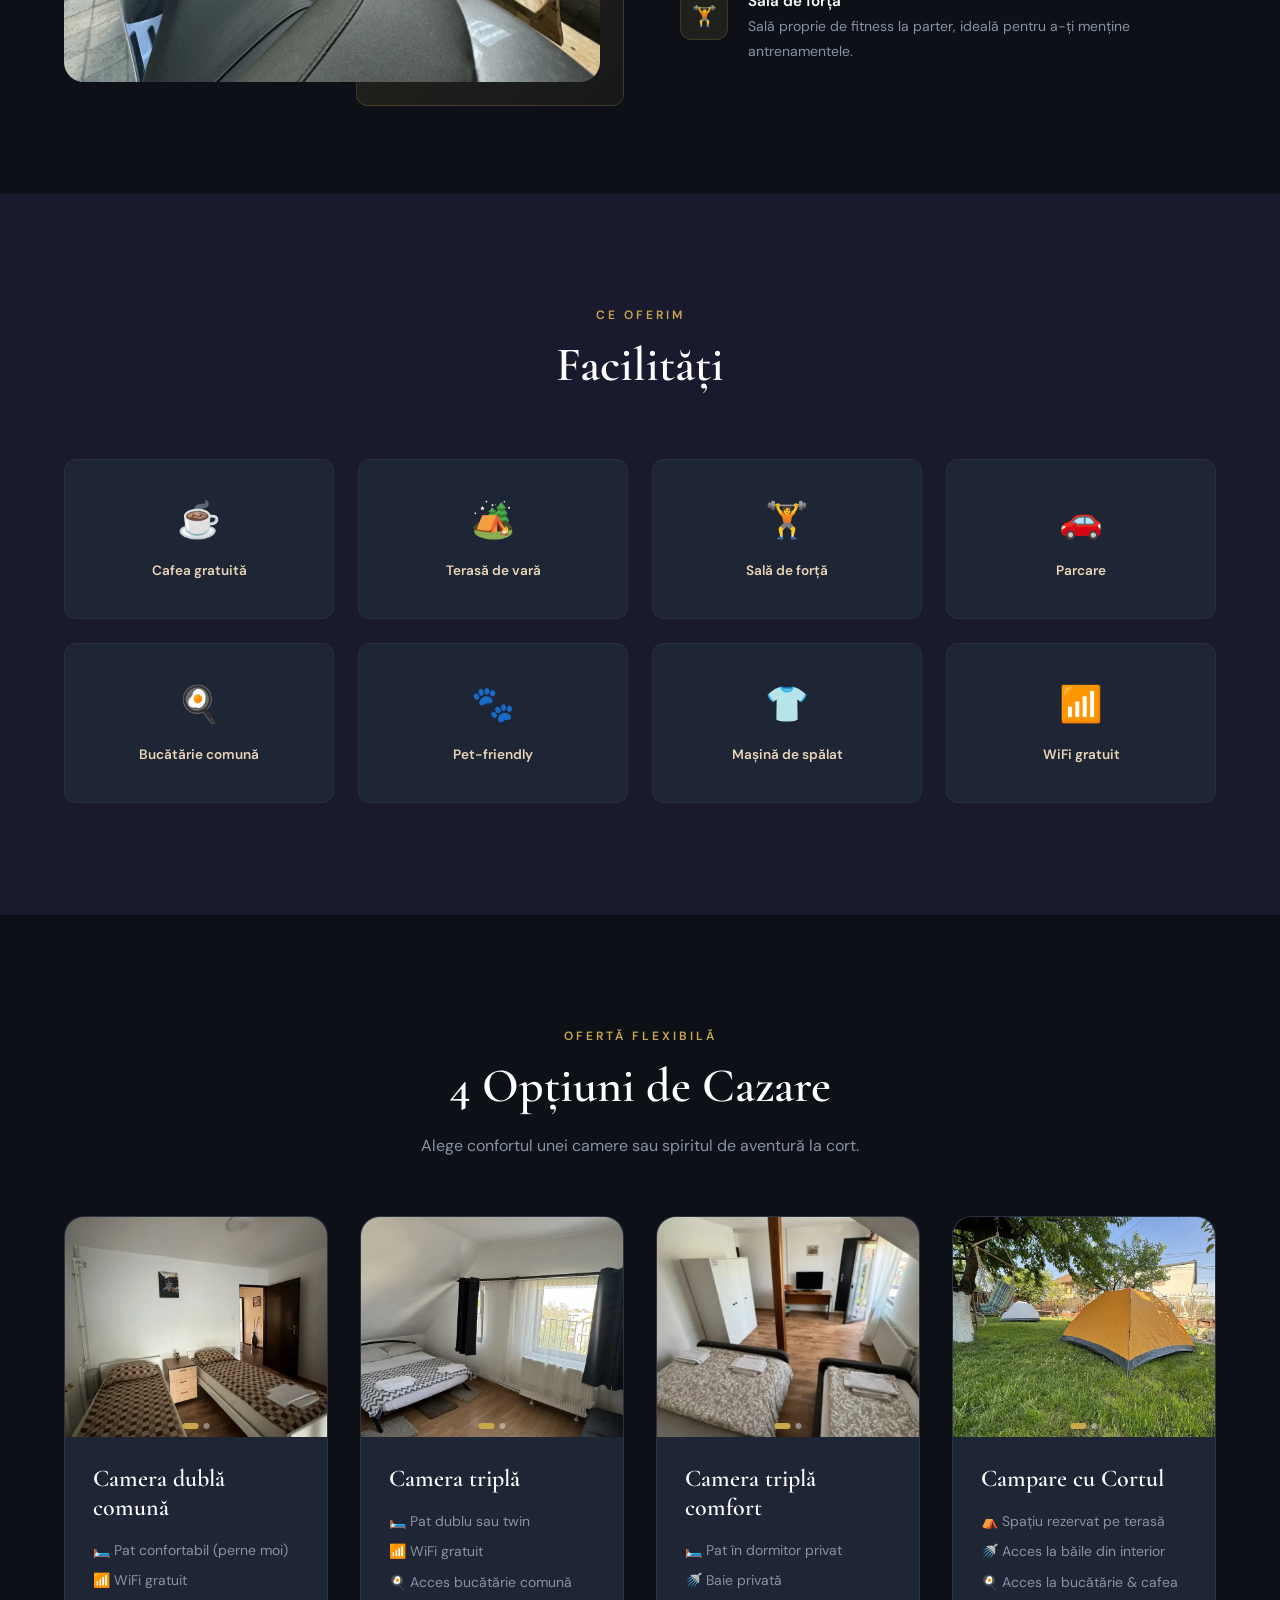
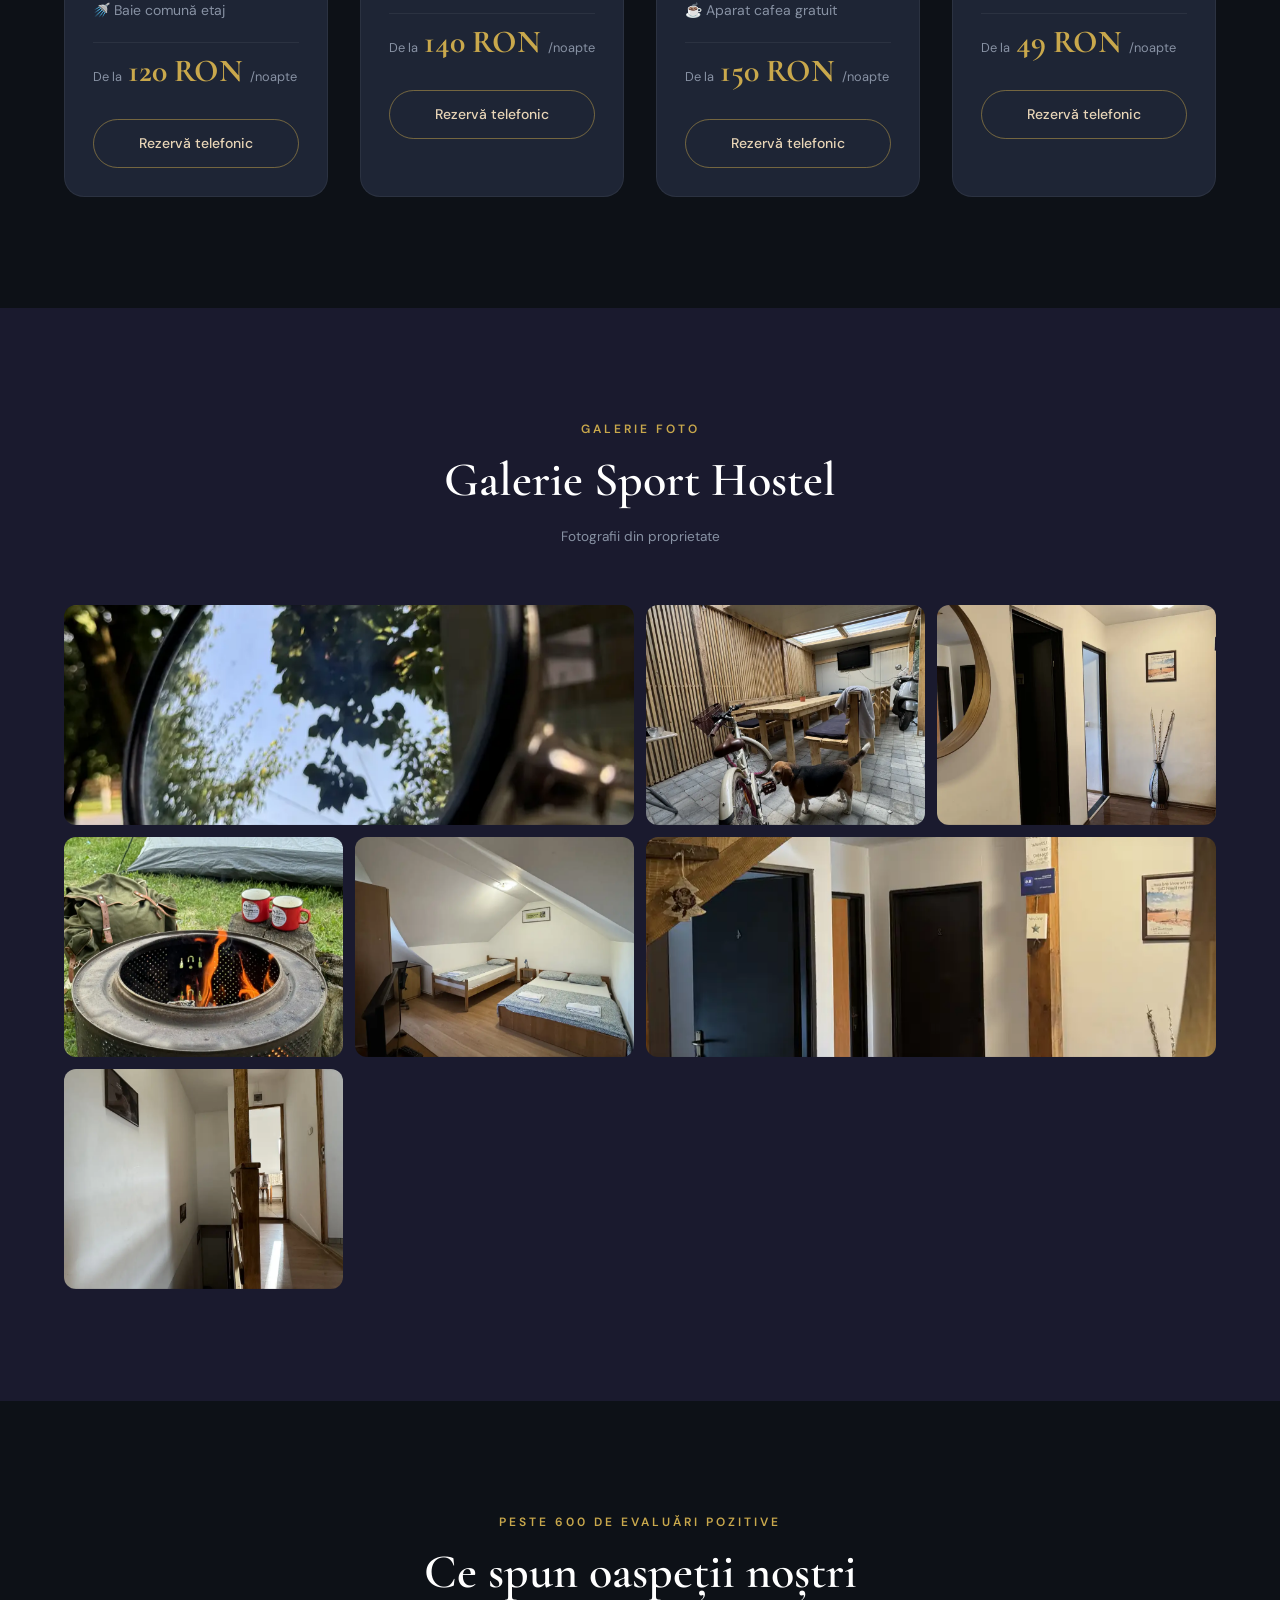
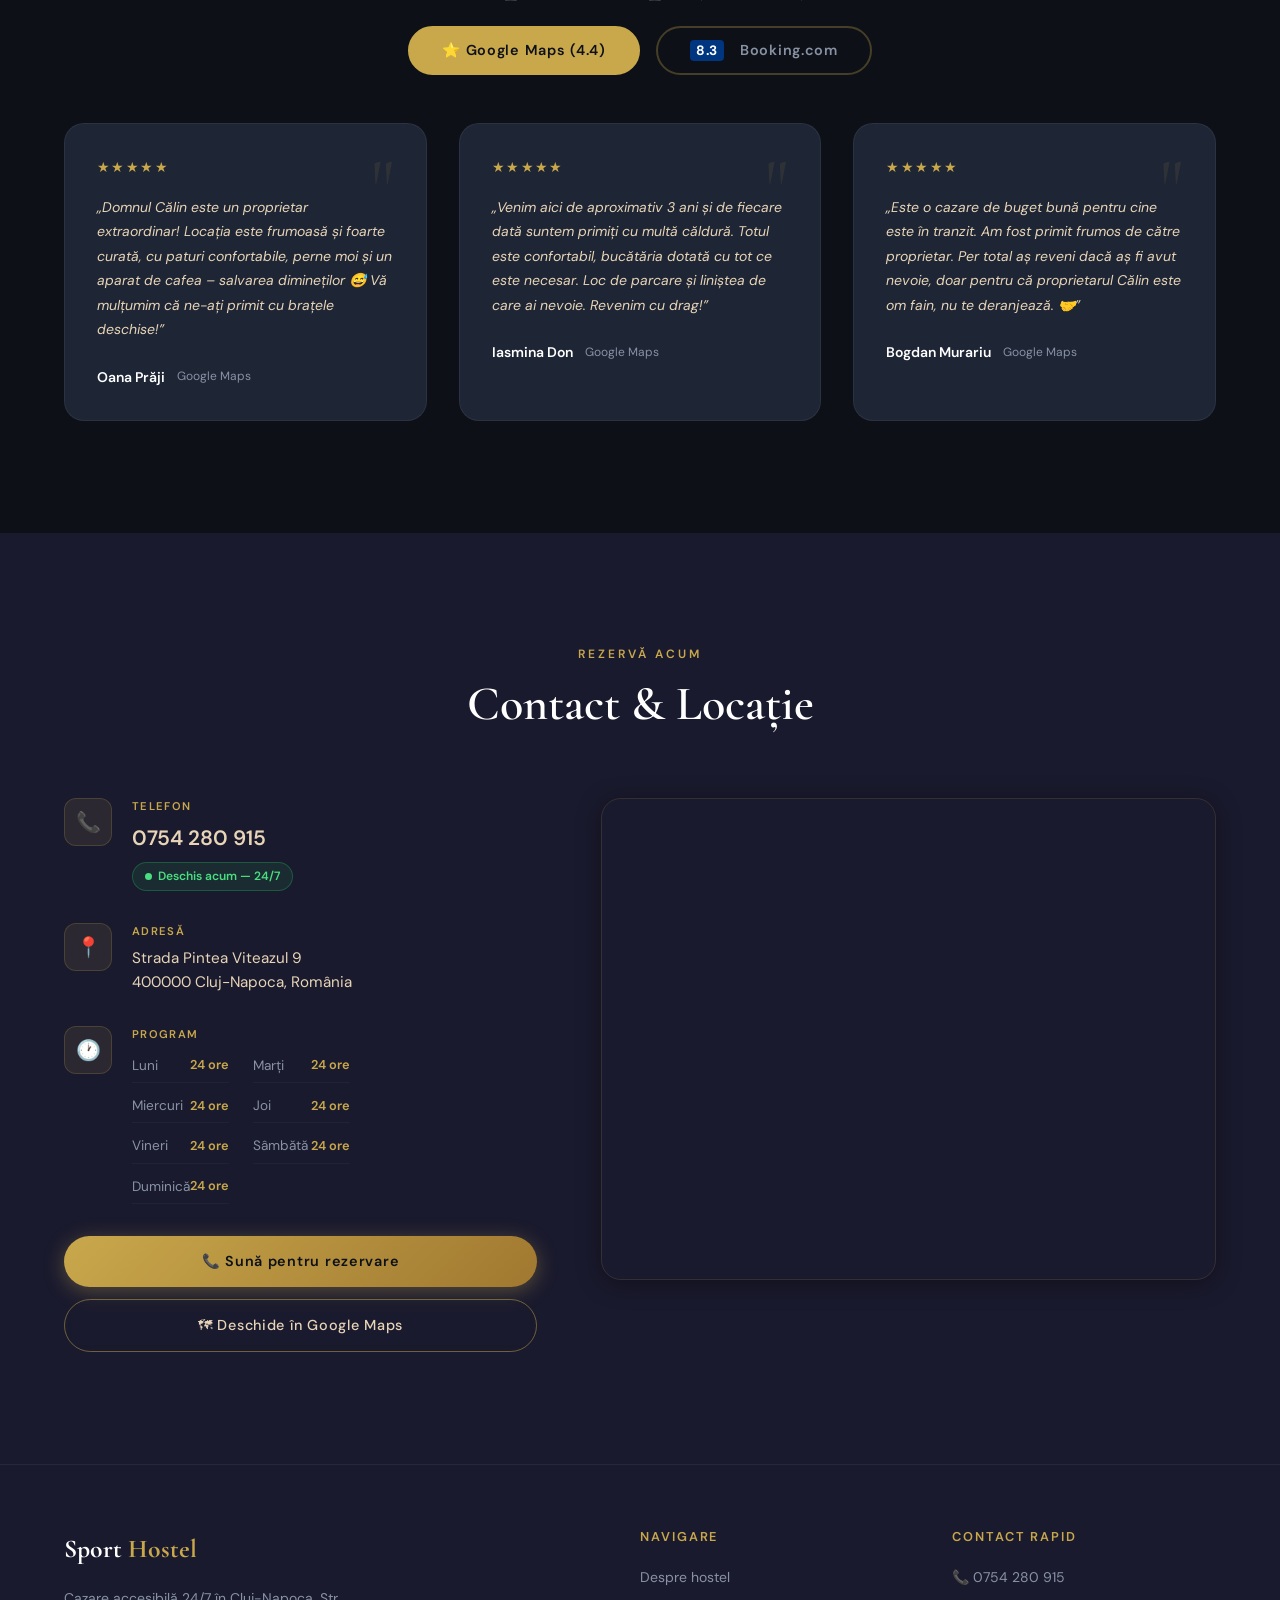
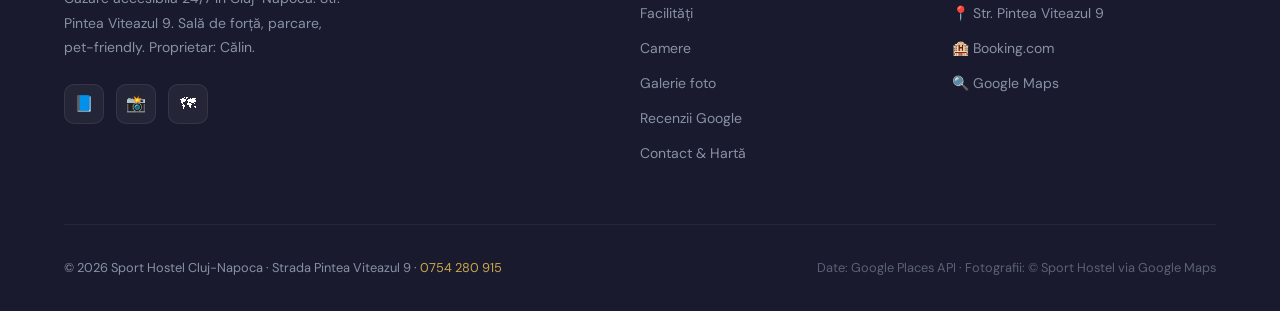
==== commit 89f49e41: "Add files via upload" ====
--- a/index.html
+++ b/index.html
@@ -9,6 +9,7 @@
   <link rel="preconnect" href="https://fonts.googleapis.com">
   <link rel="preconnect" href="https://fonts.gstatic.com" crossorigin>
   <link href="https://fonts.googleapis.com/css2?family=Cormorant+Garamond:ital,wght@0,400;0,600;0,700;1,400;1,600&family=DM+Sans:wght@300;400;500;600&display=swap" rel="stylesheet">
+  <link rel="preload" as="image" href="img1.webp" type="image/webp" fetchpriority="high">
   <link rel="stylesheet" href="style.css">
 </head>
 <body>
@@ -17,7 +18,12 @@
   <nav id="navbar">
     <div class="container">
       <div class="nav-inner">
-        <a href="#" class="nav-logo"><img src="logo.png" alt="Sport Hostel" class="nav-logo-img"></a>
+        <a href="#" class="nav-logo">
+          <picture>
+            <source srcset="logo.webp" type="image/webp">
+            <img src="logo.png" alt="Sport Hostel" class="nav-logo-img" width="300" height="300" loading="eager" decoding="async">
+          </picture>
+        </a>
         <ul class="nav-links">
           <li><a href="#despre">Despre</a></li>
           <li><a href="#facilitati">Facilități</a></li>
@@ -47,11 +53,17 @@
 
   <section id="hero">
     <div class="hero-photo">
-      <img
-        src="img1.jpeg"
-        alt="Sport Hostel Cluj-Napoca"
-        loading="eager"
-      >
+      <picture>
+        <source srcset="img1.webp" type="image/webp">
+        <img
+          src="img1.jpeg"
+          alt="Sport Hostel Cluj-Napoca"
+          width="1600" height="2133"
+          loading="eager"
+          fetchpriority="high"
+          decoding="async"
+        >
+      </picture>
     </div>
     <div class="hero-overlay-dark"></div>
     <div class="hero-overlay-gold"></div>
@@ -90,7 +102,10 @@
       <div class="despre-inner">
         <div class="despre-image-wrap reveal">
           <div class="despre-img">
-            <img src="img2.jpg" alt="Sport Hostel — cameră">
+            <picture>
+              <source srcset="img2.webp" type="image/webp">
+              <img src="img2.jpg" alt="Sport Hostel — cameră" width="1100" height="1467" loading="lazy" decoding="async">
+            </picture>
           </div>
           <div class="despre-img-accent"></div>
         </div>
@@ -152,8 +167,8 @@
         <div class="room-card reveal">
           <div class="room-image">
             <div class="room-slider">
-              <div class="room-slide active"><img src="cameradublacomuna1.jpeg" alt="Cameră dublă comună — poza 1"></div>
-              <div class="room-slide"><div class="room-slide-placeholder"><span>📸</span><small>Foto disponibilă curând</small></div></div>
+              <div class="room-slide active"><picture><source srcset="cameradublacomuna1.webp" type="image/webp"><img src="cameradublacomuna1.jpeg" alt="Cameră dublă comună — poza 1" width="800" height="1067" loading="lazy" decoding="async"></picture></div>
+              <div class="room-slide"><picture><source srcset="cameradublacomuna2.webp" type="image/webp"><img src="cameradublacomuna2.jpeg" alt="Cameră dublă comună — poza 2" width="800" height="1063" loading="lazy" decoding="async"></picture></div>
             </div>
             <div class="room-slider-nav">
               <button class="rslide-prev" aria-label="Poza anterioară">&#8249;</button>
@@ -176,8 +191,8 @@
         <div class="room-card reveal" style="transition-delay:0.1s">
           <div class="room-image">
             <div class="room-slider">
-              <div class="room-slide active"><img src="cameratripla.jpeg" alt="Cameră triplă — poza 1"></div>
-              <div class="room-slide active"><img src="cameratripla2.jpeg" alt="Cameră triplă — poza 2"></div>
+              <div class="room-slide active"><picture><source srcset="cameratripla.webp" type="image/webp"><img src="cameratripla.jpeg" alt="Cameră triplă — poza 1" width="800" height="1422" loading="lazy" decoding="async"></picture></div>
+              <div class="room-slide"><picture><source srcset="cameratripla2.webp" type="image/webp"><img src="cameratripla2.jpeg" alt="Cameră triplă — poza 2" width="800" height="1056" loading="lazy" decoding="async"></picture></div>
             </div>
             <div class="room-slider-nav">
               <button class="rslide-prev" aria-label="Poza anterioară">&#8249;</button>
@@ -201,8 +216,8 @@
         <div class="room-card reveal" style="transition-delay:0.2s">
           <div class="room-image">
             <div class="room-slider">
-              <div class="room-slide active"><img src="cameratriplacomfort.jpeg" alt="Cameră triplă comfort — poza 1"></div>
-              <div class="room-slide active"><img src="cameratriplacomfort2.jpeg" alt="Cameră triplă comfort — poza 2"></div>
+              <div class="room-slide active"><picture><source srcset="cameratriplacomfort.webp" type="image/webp"><img src="cameratriplacomfort.jpeg" alt="Cameră triplă comfort — poza 1" width="800" height="1077" loading="lazy" decoding="async"></picture></div>
+              <div class="room-slide"><picture><source srcset="cameratriplacomfort2.webp" type="image/webp"><img src="cameratriplacomfort2.jpeg" alt="Cameră triplă comfort — poza 2" width="800" height="915" loading="lazy" decoding="async"></picture></div>
             </div>
             <div class="room-slider-nav">
               <button class="rslide-prev" aria-label="Poza anterioară">&#8249;</button>
@@ -225,8 +240,8 @@
         <div class="room-card reveal" style="transition-delay:0.3s">
           <div class="room-image">
             <div class="room-slider">
-              <div class="room-slide active"><img src="image00009.jpeg" alt="Campare la cort pe terasă — poza 1"></div>
-              <div class="room-slide"><div class="room-slide-placeholder"><span>📸</span><small>Foto disponibilă curând</small></div></div>
+              <div class="room-slide active"><picture><source srcset="image00009.webp" type="image/webp"><img src="image00009.jpeg" alt="Campare la cort pe terasă — poza 1" width="800" height="1067" loading="lazy" decoding="async"></picture></div>
+              <div class="room-slide"><picture><source srcset="cort2.webp" type="image/webp"><img src="cort2.jpeg" alt="Campare la cort pe terasă — poza 2" width="800" height="823" loading="lazy" decoding="async"></picture></div>
             </div>
             <div class="room-slider-nav">
               <button class="rslide-prev" aria-label="Poza anterioară">&#8249;</button>
@@ -262,37 +277,37 @@
       <div class="galerie-grid reveal" style="transition-delay:0.1s">
 
         <div class="galerie-cell gc-wide">
-          <img src="image00005.jpeg" alt="Sport Hostel — interior">
+          <picture><source srcset="image00005.webp" type="image/webp"><img src="image00005.jpeg" alt="Sport Hostel — interior" width="900" height="1200" loading="lazy" decoding="async"></picture>
           <div class="galerie-overlay"><span></span></div>
         </div>
 
         <div class="galerie-cell">
-          <img src="cort.jpeg" alt="Sport Hostel — cameră">
+          <picture><source srcset="cort.webp" type="image/webp"><img src="cort.jpeg" alt="Sport Hostel — cameră" width="900" height="1200" loading="lazy" decoding="async"></picture>
           <div class="galerie-overlay"><span></span></div>
         </div>
 
         <div class="galerie-cell">
-          <img src="image00014.jpeg" alt="Sport Hostel — detaliu">
+          <picture><source srcset="image00014.webp" type="image/webp"><img src="image00014.jpeg" alt="Sport Hostel — detaliu" width="900" height="1200" loading="lazy" decoding="async"></picture>
           <div class="galerie-overlay"></div>
         </div>
 
         <div class="galerie-cell">
-          <img src="image00006.jpeg" alt="Sport Hostel — zonă comună">
+          <picture><source srcset="image00006.webp" type="image/webp"><img src="image00006.jpeg" alt="Sport Hostel — zonă comună" width="900" height="1200" loading="lazy" decoding="async"></picture>
           <div class="galerie-overlay"><span></span></div>
         </div>
 
         <div class="galerie-cell">
-          <img src="image00021.jpeg" alt="Sport Hostel — cameră privată">
+          <picture><source srcset="image00021.webp" type="image/webp"><img src="image00021.jpeg" alt="Sport Hostel — cameră privată" width="900" height="1200" loading="lazy" decoding="async"></picture>
           <div class="galerie-overlay"><span></span></div>
         </div>
 
         <div class="galerie-cell gc-wide">
-          <img src="image00015.jpeg" alt="Sport Hostel — interior">
+          <picture><source srcset="image00015.webp" type="image/webp"><img src="image00015.jpeg" alt="Sport Hostel — interior" width="900" height="1200" loading="lazy" decoding="async"></picture>
           <div class="galerie-overlay"><span></span></div>
         </div>
 
         <div class="galerie-cell">
-          <img src="image00019.jpeg" alt="Sport Hostel — detaliu interior">
+          <picture><source srcset="image00019.webp" type="image/webp"><img src="image00019.jpeg" alt="Sport Hostel — detaliu interior" width="900" height="1200" loading="lazy" decoding="async"></picture>
           <div class="galerie-overlay"><span></span></div>
         </div>
 
--- a/style.css
+++ b/style.css
@@ -28,6 +28,7 @@
   overflow-x: hidden;
 }
 img { max-width: 100%; display: block; object-fit: cover; }
+picture { display: contents; }
 a { text-decoration: none; color: inherit; }
 ul { list-style: none; }
 button { cursor: pointer; border: none; background: none; font-family: inherit; }
@@ -466,13 +467,16 @@
   position: relative;
   overflow: hidden;
 }
+.room-image {
+  height: 220px;
+}
 .room-image img {
   width: 100%;
-  height: 220px;
+  height: 100%;
   object-fit: cover;
   transition: transform 0.5s ease;
 }
-.room-card:hover .room-image img {
+.room-card:hover .room-slide.active img {
   transform: scale(1.05);
 }
 .room-badge {
@@ -1474,3 +1478,143 @@
     font-size: 0.84rem;
   }
 }
+
+/* ===================== NAV LOGO IMAGE ===================== */
+.nav-logo-img {
+  height: 55px;
+  width: auto;
+  object-fit: contain;
+  display: block;
+  transition: opacity 0.3s ease;
+}
+.nav-logo:hover .nav-logo-img { opacity: 0.82; }
+
+/* ===================== ROOM SLIDER ===================== */
+.room-slider {
+  position: relative;
+  width: 100%;
+  height: 100%;
+  overflow: hidden;
+}
+.room-slide {
+  position: absolute;
+  inset: 0;
+  opacity: 0;
+  transition: opacity 0.4s ease, transform 0.4s ease;
+  transform: translateX(50px);
+}
+.room-slide.active {
+  opacity: 1;
+  transform: translateX(0);
+  z-index: 1;
+}
+.room-slide.leaving {
+  opacity: 0;
+  transform: translateX(-50px);
+  z-index: 0;
+}
+.room-slide img {
+  width: 100%;
+  height: 100%;
+  object-fit: cover;
+}
+.room-slide-placeholder {
+  width: 100%;
+  height: 100%;
+  background: linear-gradient(135deg, #1e2535, #252d42);
+  display: flex;
+  flex-direction: column;
+  align-items: center;
+  justify-content: center;
+  gap: 0.4rem;
+}
+.room-slide-placeholder span { font-size: 2rem; opacity: 0.4; }
+.room-slide-placeholder small { font-size: 0.72rem; color: var(--text-muted); opacity: 0.7; }
+.room-slider-nav {
+  position: absolute;
+  inset: 0;
+  display: flex;
+  align-items: center;
+  justify-content: space-between;
+  padding: 0 0.5rem;
+  pointer-events: none;
+  z-index: 2;
+}
+.rslide-prev, .rslide-next {
+  width: 30px;
+  height: 30px;
+  border-radius: 50%;
+  background: rgba(13,17,23,0.72);
+  border: 1px solid rgba(201,168,76,0.4);
+  color: var(--gold);
+  font-size: 1.25rem;
+  line-height: 1;
+  display: flex;
+  align-items: center;
+  justify-content: center;
+  pointer-events: all;
+  transition: var(--transition);
+  cursor: pointer;
+  opacity: 0;
+  flex-shrink: 0;
+}
+.room-image:hover .rslide-prev,
+.room-image:hover .rslide-next { opacity: 1; }
+.rslide-prev:hover, .rslide-next:hover {
+  background: rgba(201,168,76,0.22);
+  border-color: var(--gold);
+}
+.room-slider-dots {
+  position: absolute;
+  bottom: 8px;
+  left: 50%;
+  transform: translateX(-50%);
+  display: flex;
+  gap: 5px;
+  z-index: 2;
+}
+.rslide-dot {
+  width: 6px;
+  height: 6px;
+  border-radius: 50%;
+  background: rgba(255,255,255,0.4);
+  transition: all 0.3s ease;
+  cursor: pointer;
+}
+.rslide-dot.active {
+  background: var(--gold);
+  width: 16px;
+  border-radius: 3px;
+}
+@media (max-width: 768px) {
+  .rslide-prev, .rslide-next { opacity: 0.8; }
+}
+
+/* ===================== FACILITATE DETAILS TOOLTIP ===================== */
+.facilitate-item { cursor: pointer; }
+.facilitate-details {
+  font-size: 0.72rem;
+  color: var(--text-muted);
+  line-height: 1.55;
+  max-height: 0;
+  overflow: hidden;
+  opacity: 0;
+  margin-top: 0;
+  transition: max-height 0.4s ease, opacity 0.35s ease, margin-top 0.3s ease;
+  text-align: left;
+}
+.facilitate-item:hover .facilitate-details,
+.facilitate-item:focus .facilitate-details,
+.facilitate-item.active .facilitate-details {
+  max-height: 90px;
+  opacity: 1;
+  margin-top: 0.55rem;
+}
+.facilitate-item.active {
+  border-color: rgba(201,168,76,0.35);
+  background: rgba(201,168,76,0.06);
+}
+.facilitate-item:focus {
+  outline: 1px solid rgba(201,168,76,0.4);
+  outline-offset: 2px;
+}
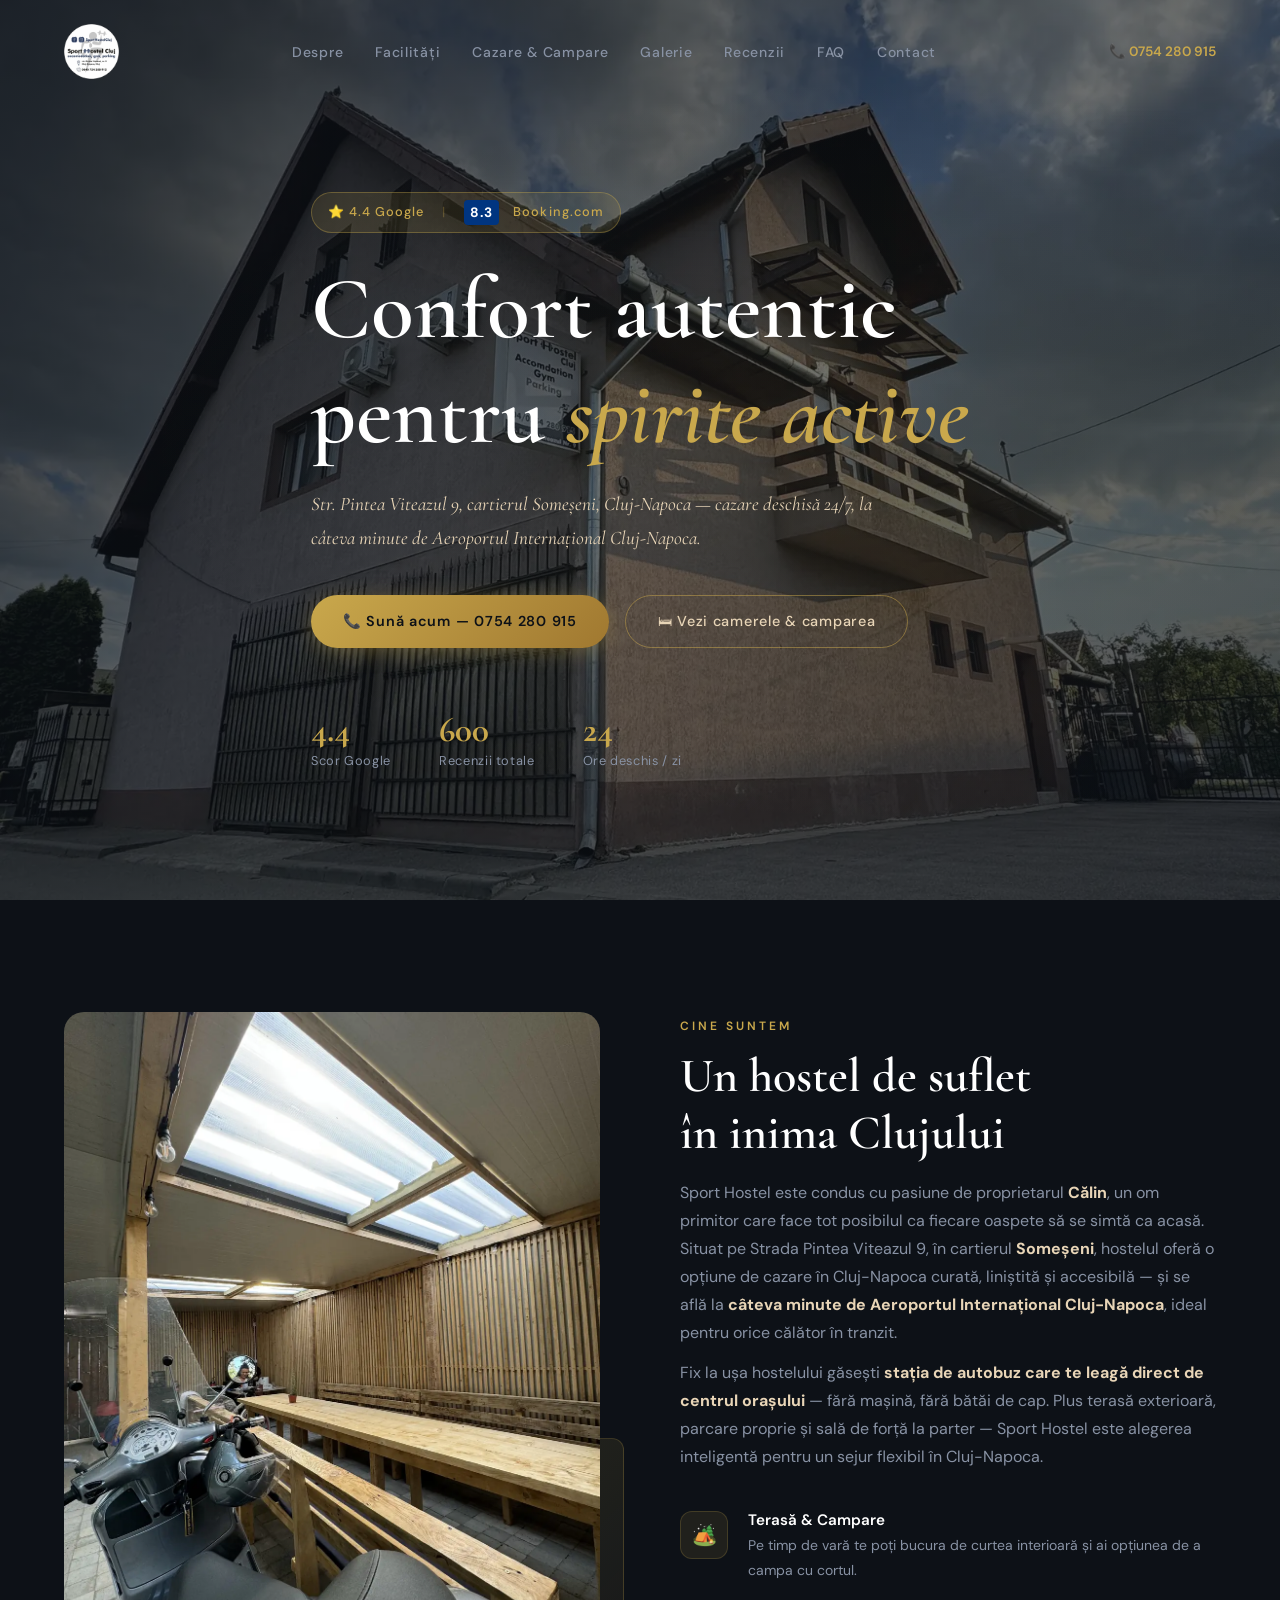
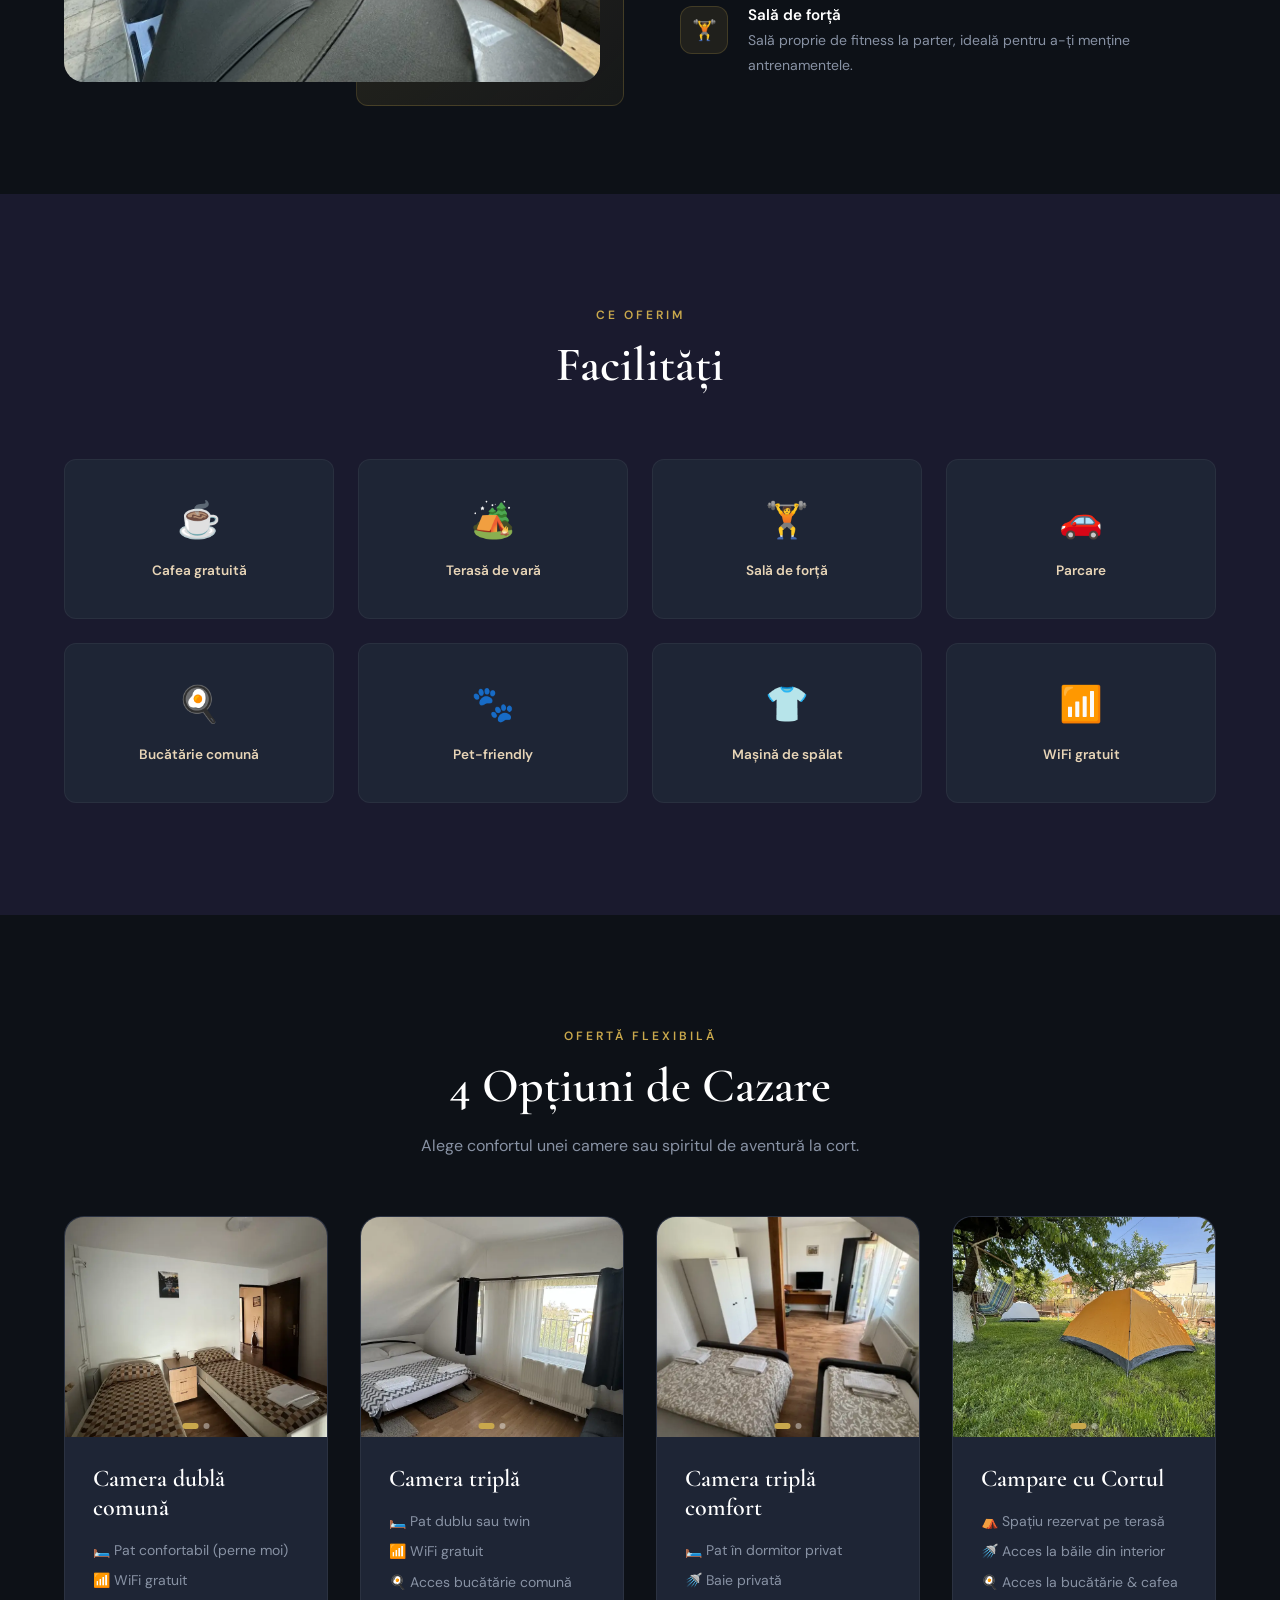
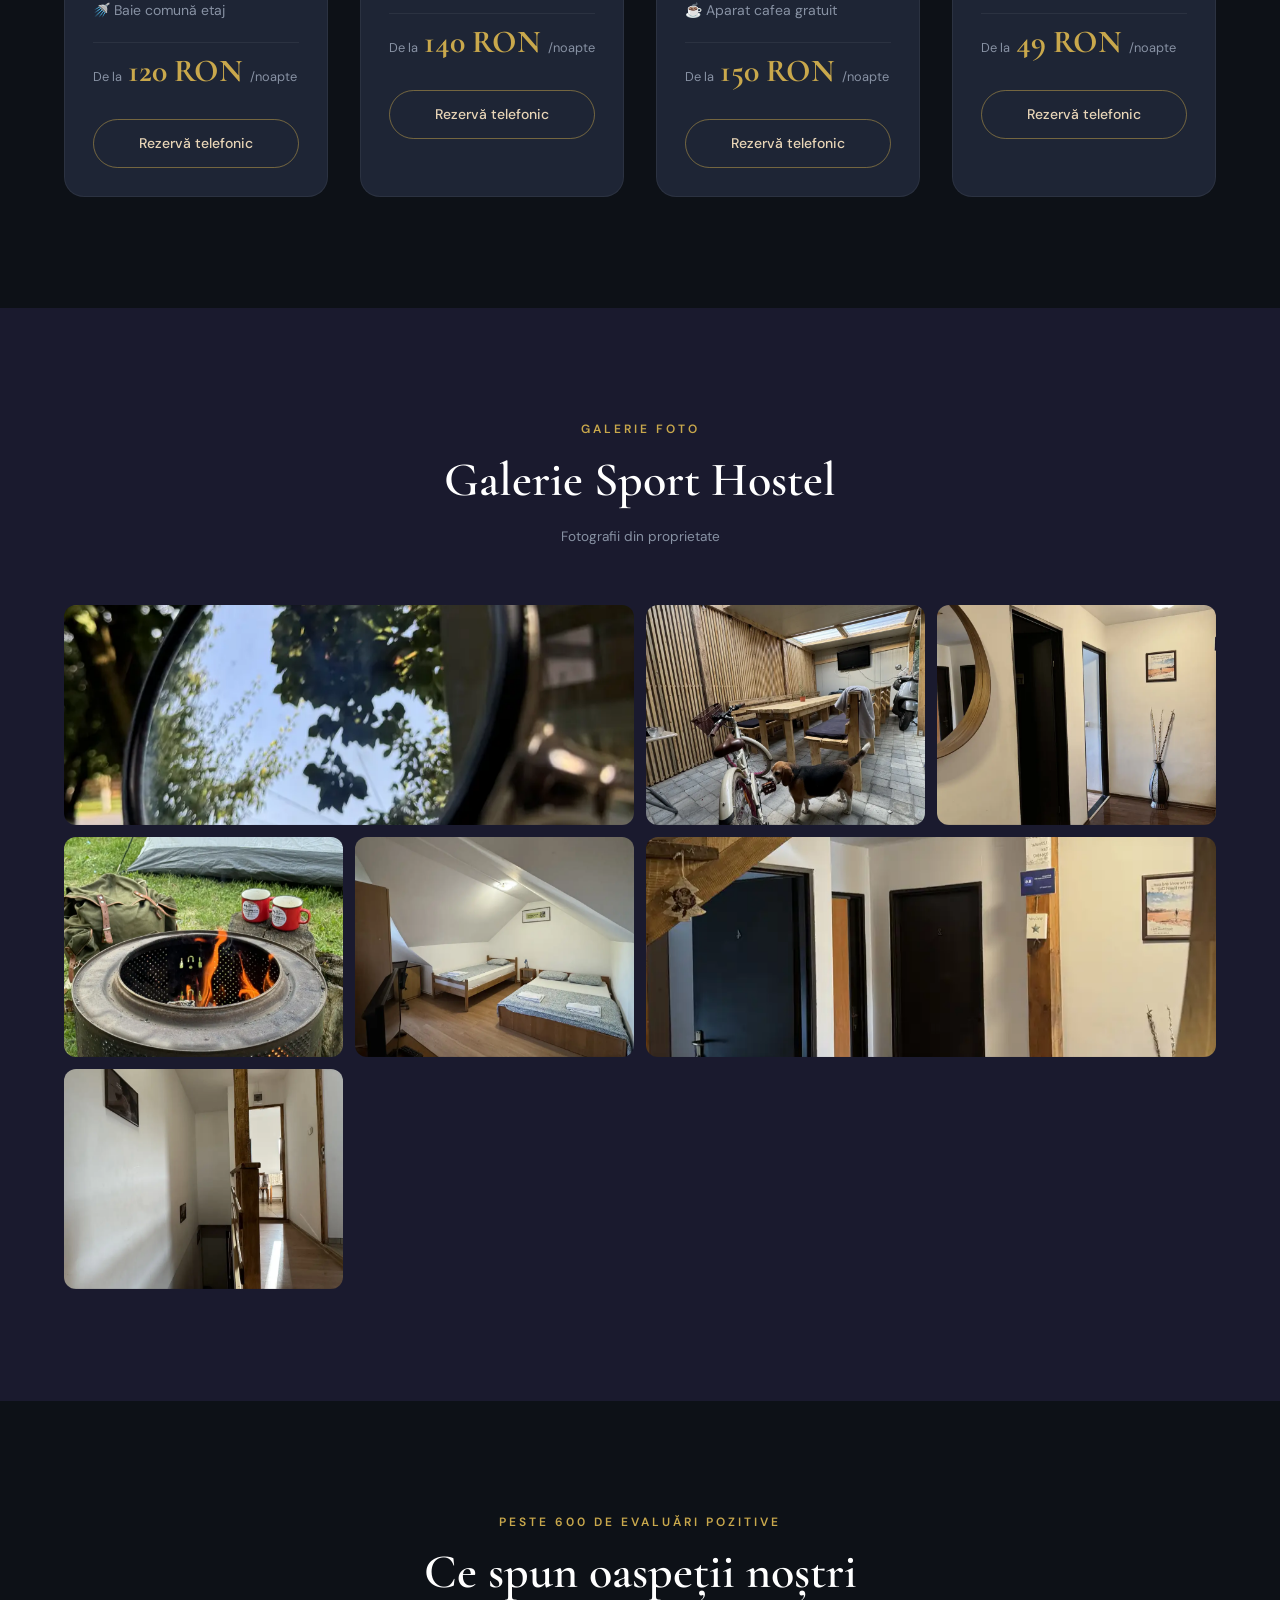
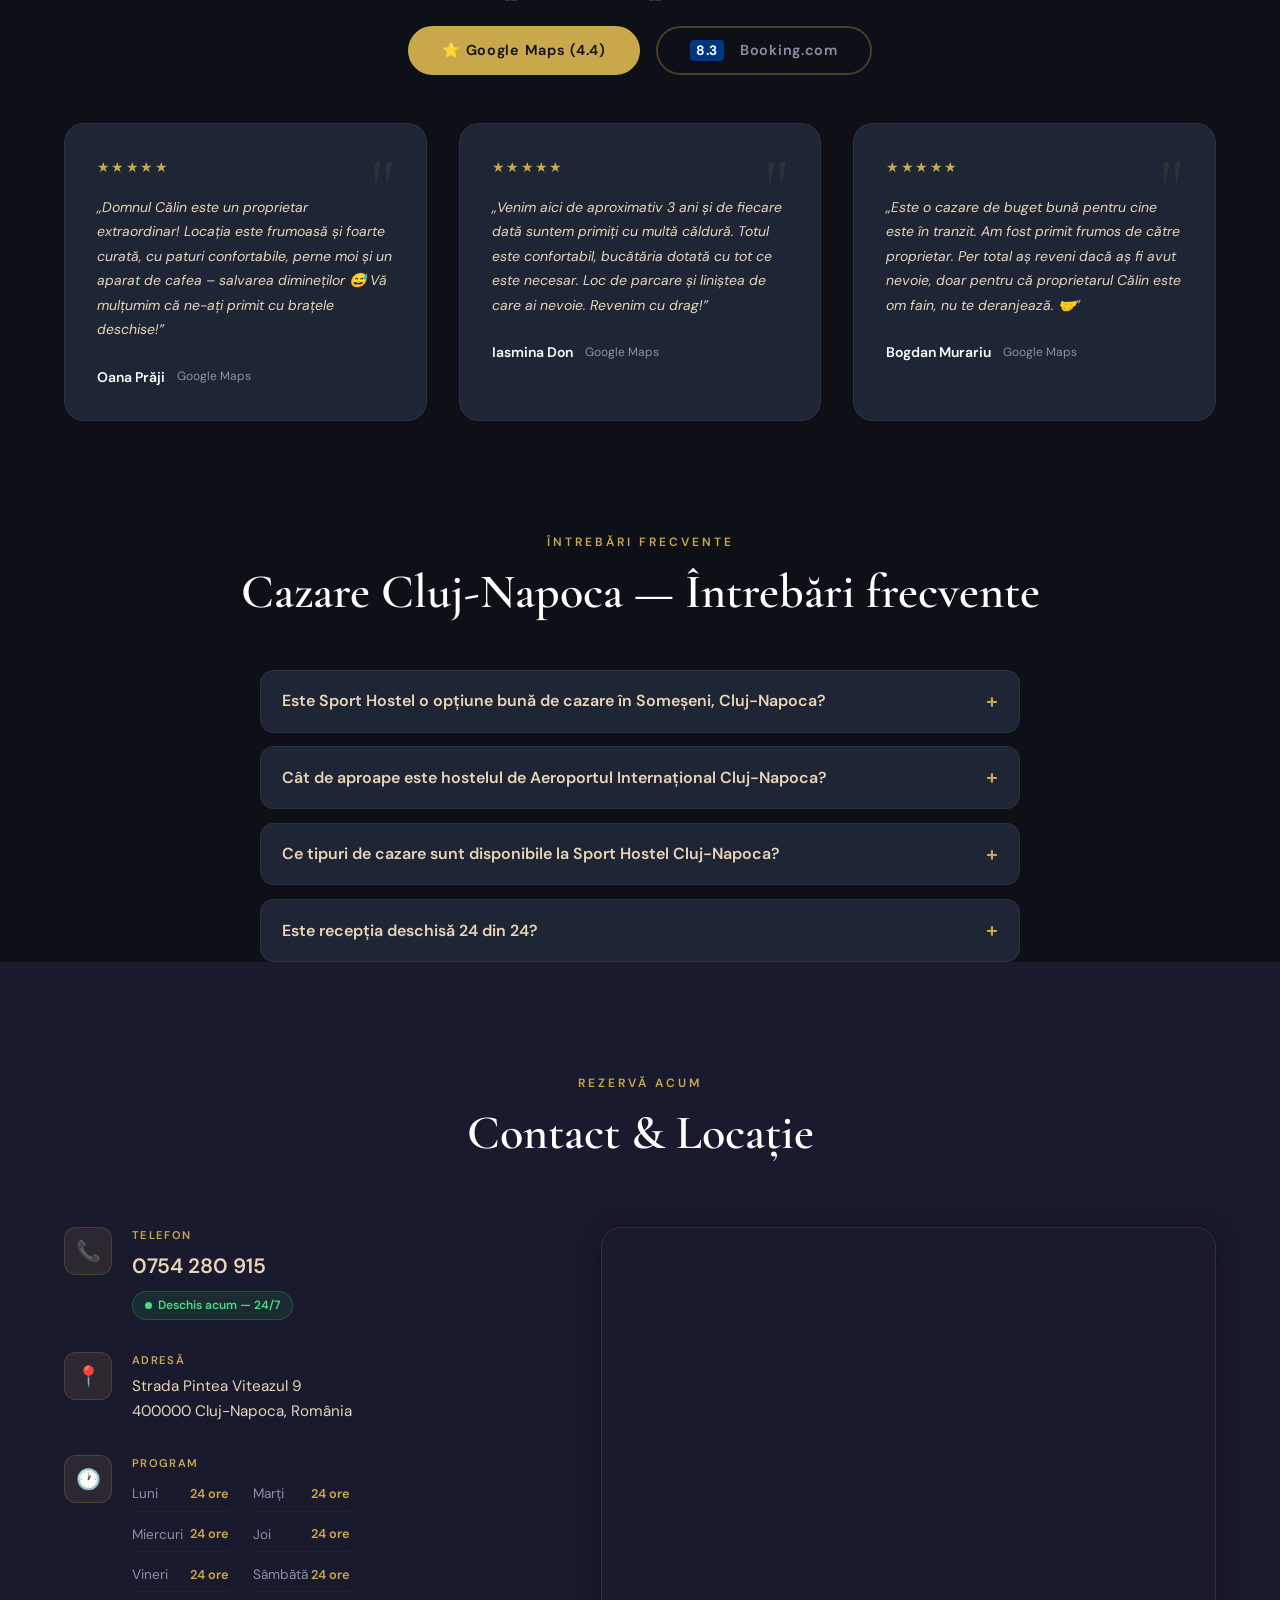
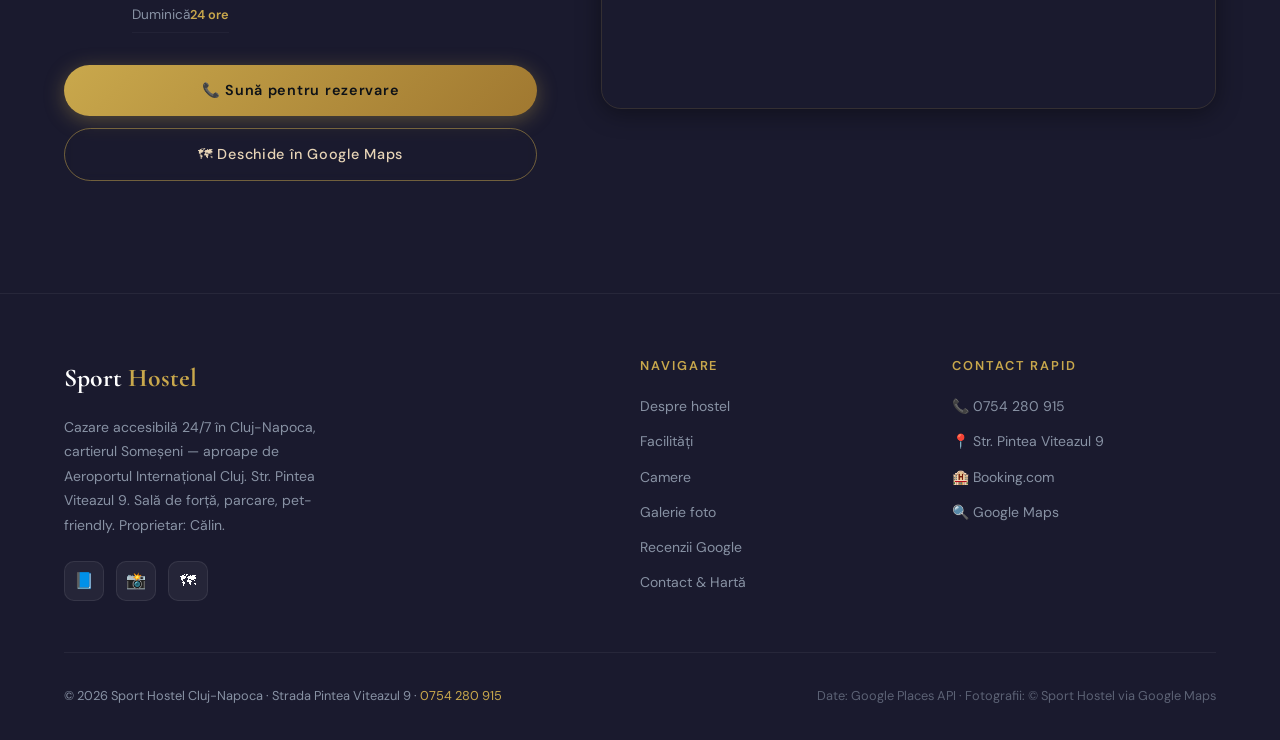
==== commit 5e0b6274: "Add files via upload" ====
--- a/index.html
+++ b/index.html
@@ -3,14 +3,128 @@
 <head>
   <meta charset="UTF-8">
   <meta name="viewport" content="width=device-width, initial-scale=1.0">
-  <title>Sport Hostel Cluj-Napoca — Cazare 24/7</title>
-  <meta name="description" content="Sport Hostel Cluj-Napoca — cazare modernă 24/7 pe Strada Pintea Viteazul 9. Rating 4.4 pe Google și 8.3 pe Booking. Parcare, sală de forță, terasă, campare, animale acceptate.">
+  <title>Sport Hostel Cluj-Napoca — Cazare Someșeni & Aeroport | 24/7</title>
+  <meta name="description" content="Sport Hostel — cazare Cluj-Napoca în cartierul Someșeni, la câteva minute de Aeroportul Internațional Cluj. Deschis 24/7, rating 4.4 Google și 8.3 Booking. Parcare, sală de forță, terasă, campare.">
+  <meta name="robots" content="index, follow">
+  <link rel="canonical" href="https://www.sporthostelcluj.com/">
+
+  <meta property="og:type" content="business.business">
+  <meta property="og:site_name" content="Sport Hostel Cluj-Napoca">
+  <meta property="og:title" content="Sport Hostel Cluj-Napoca — Cazare Someșeni & Aeroport | 24/7">
+  <meta property="og:description" content="Cazare 24/7 în Cluj-Napoca, cartierul Someșeni, la câteva minute de Aeroportul Internațional Cluj. Rating 4.4 Google, 8.3 Booking. Parcare, sală de forță, terasă, campare.">
+  <meta property="og:image" content="https://www.sporthostelcluj.com/img1.jpeg">
+  <meta property="og:url" content="https://www.sporthostelcluj.com/">
+  <meta property="og:locale" content="ro_RO">
+  <meta name="twitter:card" content="summary_large_image">
+  <meta name="twitter:title" content="Sport Hostel Cluj-Napoca — Cazare Someșeni & Aeroport | 24/7">
+  <meta name="twitter:description" content="Cazare 24/7 în Cluj-Napoca, cartierul Someșeni, la câteva minute de Aeroportul Internațional Cluj.">
+  <meta name="twitter:image" content="https://www.sporthostelcluj.com/img1.jpeg">
+
+  <meta name="geo.region" content="RO-CJ">
+  <meta name="geo.placename" content="Cluj-Napoca">
+  <meta name="geo.position" content="46.7898337;23.6499431">
+  <meta name="ICBM" content="46.7898337, 23.6499431">
+
   <link rel="icon" type="image/svg+xml" href="data:image/svg+xml,<svg xmlns='http://www.w3.org/2000/svg' viewBox='0 0 100 100'><rect width='100' height='100' rx='12' fill='%230d1117'/><text y='.9em' font-size='80' x='10'>🏨</text></svg>">
   <link rel="preconnect" href="https://fonts.googleapis.com">
   <link rel="preconnect" href="https://fonts.gstatic.com" crossorigin>
   <link href="https://fonts.googleapis.com/css2?family=Cormorant+Garamond:ital,wght@0,400;0,600;0,700;1,400;1,600&family=DM+Sans:wght@300;400;500;600&display=swap" rel="stylesheet">
   <link rel="preload" as="image" href="img1.webp" type="image/webp" fetchpriority="high">
   <link rel="stylesheet" href="style.css">
+
+  <script type="application/ld+json">
+  {
+    "@context": "https://schema.org",
+    "@type": "LodgingBusiness",
+    "name": "Sport Hostel",
+    "image": [
+      "https://www.sporthostelcluj.com/img1.jpeg",
+      "https://www.sporthostelcluj.com/img2.jpg"
+    ],
+    "url": "https://www.sporthostelcluj.com/",
+    "telephone": "+40754280915",
+    "priceRange": "49-150 RON",
+    "address": {
+      "@type": "PostalAddress",
+      "streetAddress": "Strada Pintea Viteazul 9",
+      "addressLocality": "Cluj-Napoca",
+      "addressRegion": "Cluj",
+      "postalCode": "400000",
+      "addressCountry": "RO"
+    },
+    "geo": {
+      "@type": "GeoCoordinates",
+      "latitude": 46.7898337,
+      "longitude": 23.6499431
+    },
+    "openingHoursSpecification": {
+      "@type": "OpeningHoursSpecification",
+      "dayOfWeek": ["Monday", "Tuesday", "Wednesday", "Thursday", "Friday", "Saturday", "Sunday"],
+      "opens": "00:00",
+      "closes": "23:59"
+    },
+    "aggregateRating": {
+      "@type": "AggregateRating",
+      "ratingValue": "4.4",
+      "reviewCount": "600",
+      "bestRating": "5"
+    },
+    "amenityFeature": [
+      { "@type": "LocationFeatureSpecification", "name": "WiFi gratuit", "value": true },
+      { "@type": "LocationFeatureSpecification", "name": "Parcare gratuită", "value": true },
+      { "@type": "LocationFeatureSpecification", "name": "Sală de forță", "value": true },
+      { "@type": "LocationFeatureSpecification", "name": "Bucătărie comună", "value": true },
+      { "@type": "LocationFeatureSpecification", "name": "Terasă & campare", "value": true },
+      { "@type": "LocationFeatureSpecification", "name": "Pet-friendly", "value": true }
+    ],
+    "sameAs": [
+      "https://www.google.com/maps/place/Sport+Hostel/@46.7898337,23.6499431,17z/data=!4m9!3m8!1s0x47490b893f9ad5e3:0xfbb682d5dbf667b!5m2!4m1!1i2!8m2!3d46.7898337!4d23.6499431!16s%2Fg%2F11j0cll4nh",
+      "https://www.booking.com/search.html?ss=Sport%20Hostel%20Cluj-Napoca"
+    ],
+    "areaServed": ["Cluj-Napoca", "Someșeni", "Aeroportul Internațional Cluj-Napoca"]
+  }
+  </script>
+
+  <script type="application/ld+json">
+  {
+    "@context": "https://schema.org",
+    "@type": "FAQPage",
+    "mainEntity": [
+      {
+        "@type": "Question",
+        "name": "Este Sport Hostel o opțiune bună de cazare în Someșeni, Cluj-Napoca?",
+        "acceptedAnswer": {
+          "@type": "Answer",
+          "text": "Da. Sport Hostel se află pe Strada Pintea Viteazul 9, chiar în cartierul Someșeni, Cluj-Napoca — cu stație de autobuz la ușă spre centrul orașului și acces facil spre Aeroportul Internațional Cluj-Napoca."
+        }
+      },
+      {
+        "@type": "Question",
+        "name": "Cât de aproape este hostelul de Aeroportul Internațional Cluj-Napoca?",
+        "acceptedAnswer": {
+          "@type": "Answer",
+          "text": "Hostelul se află la doar câteva minute de Aeroportul Internațional Cluj-Napoca, fiind o alegere practică pentru cazare aproape de aeroport — ideal pentru călătorii în tranzit sau zboruri de dimineață."
+        }
+      },
+      {
+        "@type": "Question",
+        "name": "Ce tipuri de cazare sunt disponibile la Sport Hostel Cluj-Napoca?",
+        "acceptedAnswer": {
+          "@type": "Answer",
+          "text": "Oferim 4 opțiuni: cameră dublă comună, cameră triplă, cameră triplă comfort (cu baie privată) și loc de campare cu cortul pe terasă — cu prețuri de la 49 RON pe noapte."
+        }
+      },
+      {
+        "@type": "Question",
+        "name": "Este recepția deschisă 24 din 24?",
+        "acceptedAnswer": {
+          "@type": "Answer",
+          "text": "Da, Sport Hostel este deschis non-stop, 24 de ore din 24, 7 zile din 7 — check-in flexibil oricând, indiferent de ora sosirii."
+        }
+      }
+    ]
+  }
+  </script>
 </head>
 <body>
   <div class="scroll-progress" aria-hidden="true"></div>
@@ -30,6 +144,7 @@
           <li><a href="#camere">Cazare & Campare</a></li>
           <li><a href="#galerie">Galerie</a></li>
           <li><a href="#recenzii">Recenzii</a></li>
+          <li><a href="#faq">FAQ</a></li>
           <li><a href="#contact">Contact</a></li>
         </ul>
         <a href="tel:+40754280915" class="nav-phone">📞 0754 280 915</a>
@@ -47,6 +162,7 @@
     <a href="#camere" class="mobile-link">Cazare & Campare</a>
     <a href="#galerie" class="mobile-link">Galerie</a>
     <a href="#recenzii" class="mobile-link">Recenzii</a>
+    <a href="#faq" class="mobile-link">FAQ</a>
     <a href="#contact" class="mobile-link">Contact</a>
     <a href="tel:+40754280915" class="btn btn-phone" style="margin-top:1rem">📞 0754 280 915</a>
   </div>
@@ -57,7 +173,7 @@
         <source srcset="img1.webp" type="image/webp">
         <img
           src="img1.jpeg"
-          alt="Sport Hostel Cluj-Napoca"
+          alt="Sport Hostel Cluj-Napoca — cazare în Someșeni, aproape de Aeroportul Internațional Cluj-Napoca"
           width="1600" height="2133"
           loading="eager"
           fetchpriority="high"
@@ -74,7 +190,7 @@
           Confort autentic<br>
           pentru <em>spirite active</em>
         </h1>
-        <p class="hero-tagline">Str. Pintea Viteazul 9, Cluj-Napoca — deschis 24 de ore din 24, 7 zile din 7.</p>
+        <p class="hero-tagline">Str. Pintea Viteazul 9, cartierul Someșeni, Cluj-Napoca — cazare deschisă 24/7, la câteva minute de Aeroportul Internațional Cluj-Napoca.</p>
         <div class="hero-buttons">
           <a href="tel:+40754280915" class="btn btn-primary">📞 Sună acum — 0754 280 915</a>
           <a href="#camere" class="btn btn-outline">🛏 Vezi camerele & camparea</a>
@@ -112,7 +228,7 @@
         <div class="reveal" style="transition-delay:0.15s">
           <span class="section-label">Cine suntem</span>
           <h2 class="section-title">Un hostel de suflet<br>în inima Clujului</h2>
-          <p>Sport Hostel este condus cu pasiune de proprietarul <strong style="color:var(--text-secondary)">Călin</strong>, un om primitor care face tot posibilul ca fiecare oaspete să se simtă ca acasă. Situat pe Strada Pintea Viteazul 9, hostelul oferă un spațiu curat, liniștit și accesibil — și se află la <strong style="color:var(--text-secondary)">câteva minute de Aeroportul Internațional Cluj-Napoca</strong>, ideal pentru orice călător în tranzit.</p>
+          <p>Sport Hostel este condus cu pasiune de proprietarul <strong style="color:var(--text-secondary)">Călin</strong>, un om primitor care face tot posibilul ca fiecare oaspete să se simtă ca acasă. Situat pe Strada Pintea Viteazul 9, în cartierul <strong style="color:var(--text-secondary)">Someșeni</strong>, hostelul oferă o opțiune de cazare în Cluj-Napoca curată, liniștită și accesibilă — și se află la <strong style="color:var(--text-secondary)">câteva minute de Aeroportul Internațional Cluj-Napoca</strong>, ideal pentru orice călător în tranzit.</p>
           <p style="margin-top:0.75rem">Fix la ușa hostelului găsești <strong style="color:var(--text-secondary)">stația de autobuz care te leagă direct de centrul orașului</strong> — fără mașină, fără bătăi de cap. Plus terasă exterioară, parcare proprie și sală de forță la parter — Sport Hostel este alegerea inteligentă pentru un sejur flexibil în Cluj-Napoca.</p>
           <div class="despre-highlights">
             <div class="highlight-item">
@@ -393,7 +509,34 @@
     </div>
   </section>
 
-    <section id="contact">
+    <section id="faq">
+    <div class="container">
+      <div class="text-center reveal" style="margin-bottom:3rem">
+        <span class="section-label">Întrebări frecvente</span>
+        <h2 class="section-title">Cazare Cluj-Napoca — Întrebări frecvente</h2>
+      </div>
+      <div class="faq-list reveal">
+        <details class="faq-item">
+          <summary>Este Sport Hostel o opțiune bună de cazare în Someșeni, Cluj-Napoca?</summary>
+          <p>Da. Sport Hostel se află pe Strada Pintea Viteazul 9, chiar în cartierul Someșeni, Cluj-Napoca — cu stație de autobuz la ușă spre centrul orașului și acces facil spre Aeroportul Internațional Cluj-Napoca.</p>
+        </details>
+        <details class="faq-item">
+          <summary>Cât de aproape este hostelul de Aeroportul Internațional Cluj-Napoca?</summary>
+          <p>Hostelul se află la doar câteva minute de Aeroportul Internațional Cluj-Napoca, fiind o alegere practică pentru cazare aproape de aeroport — ideal pentru călătorii în tranzit sau zboruri de dimineață.</p>
+        </details>
+        <details class="faq-item">
+          <summary>Ce tipuri de cazare sunt disponibile la Sport Hostel Cluj-Napoca?</summary>
+          <p>Oferim 4 opțiuni: cameră dublă comună, cameră triplă, cameră triplă comfort (cu baie privată) și loc de campare cu cortul pe terasă — cu prețuri de la 49 RON pe noapte.</p>
+        </details>
+        <details class="faq-item">
+          <summary>Este recepția deschisă 24 din 24?</summary>
+          <p>Da, Sport Hostel este deschis non-stop, 24 de ore din 24, 7 zile din 7 — check-in flexibil oricând, indiferent de ora sosirii.</p>
+        </details>
+      </div>
+    </div>
+  </section>
+
+  <section id="contact">
     <div class="container">
       <div class="text-center reveal" style="margin-bottom:4rem">
         <span class="section-label">Rezervă acum</span>
@@ -476,7 +619,7 @@
       <div class="footer-inner">
         <div class="footer-brand">
           <div class="footer-logo">Sport <span>Hostel</span></div>
-          <p>Cazare accesibilă 24/7 în Cluj-Napoca. Str. Pintea Viteazul 9. Sală de forță, parcare, pet-friendly. Proprietar: Călin.</p>
+          <p>Cazare accesibilă 24/7 în Cluj-Napoca, cartierul Someșeni — aproape de Aeroportul Internațional Cluj. Str. Pintea Viteazul 9. Sală de forță, parcare, pet-friendly. Proprietar: Călin.</p>
           <div class="footer-social">
             <div class="social-btn" title="Facebook">📘</div>
             <div class="social-btn" title="Instagram">📸</div>
--- a/style.css
+++ b/style.css
@@ -1618,3 +1618,52 @@
   outline: 1px solid rgba(201,168,76,0.4);
   outline-offset: 2px;
 }
+
+/* ===================== FAQ ===================== */
+.faq-list {
+  max-width: 760px;
+  margin: 0 auto;
+  display: flex;
+  flex-direction: column;
+  gap: 0.85rem;
+}
+.faq-item {
+  background: var(--bg-card);
+  border: 1px solid rgba(255,255,255,0.06);
+  border-radius: 14px;
+  padding: 1.1rem 1.3rem;
+  transition: var(--transition);
+}
+.faq-item[open] {
+  border-color: rgba(201,168,76,0.35);
+  background: rgba(201,168,76,0.06);
+}
+.faq-item summary {
+  cursor: pointer;
+  list-style: none;
+  font-weight: 600;
+  color: var(--text-secondary, #fff);
+  font-family: 'DM Sans', sans-serif;
+  display: flex;
+  align-items: center;
+  justify-content: space-between;
+  gap: 1rem;
+}
+.faq-item summary::-webkit-details-marker { display: none; }
+.faq-item summary::after {
+  content: '+';
+  flex-shrink: 0;
+  color: var(--gold);
+  font-size: 1.3rem;
+  line-height: 1;
+  transition: transform 0.3s ease;
+}
+.faq-item[open] summary::after {
+  transform: rotate(45deg);
+}
+.faq-item p {
+  margin-top: 0.75rem;
+  color: var(--text-muted);
+  font-size: 0.9rem;
+  line-height: 1.6;
+}
